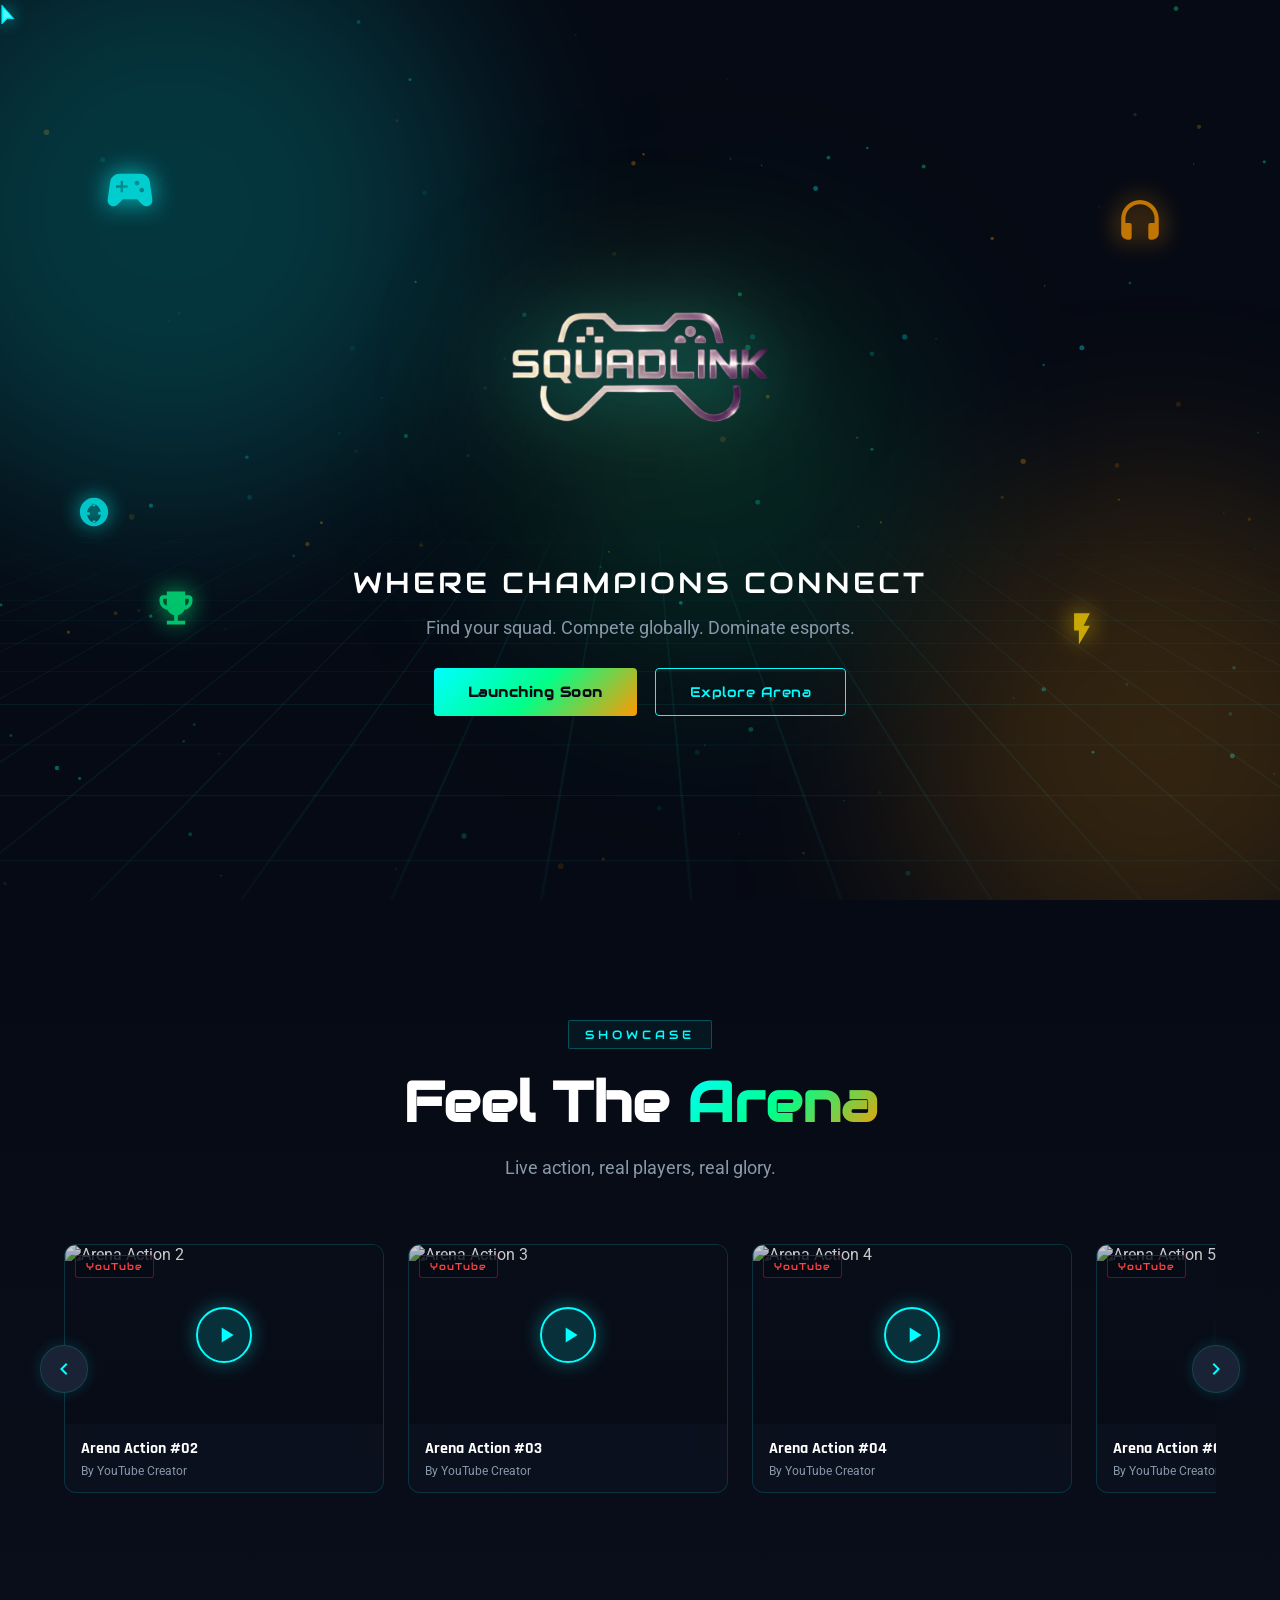
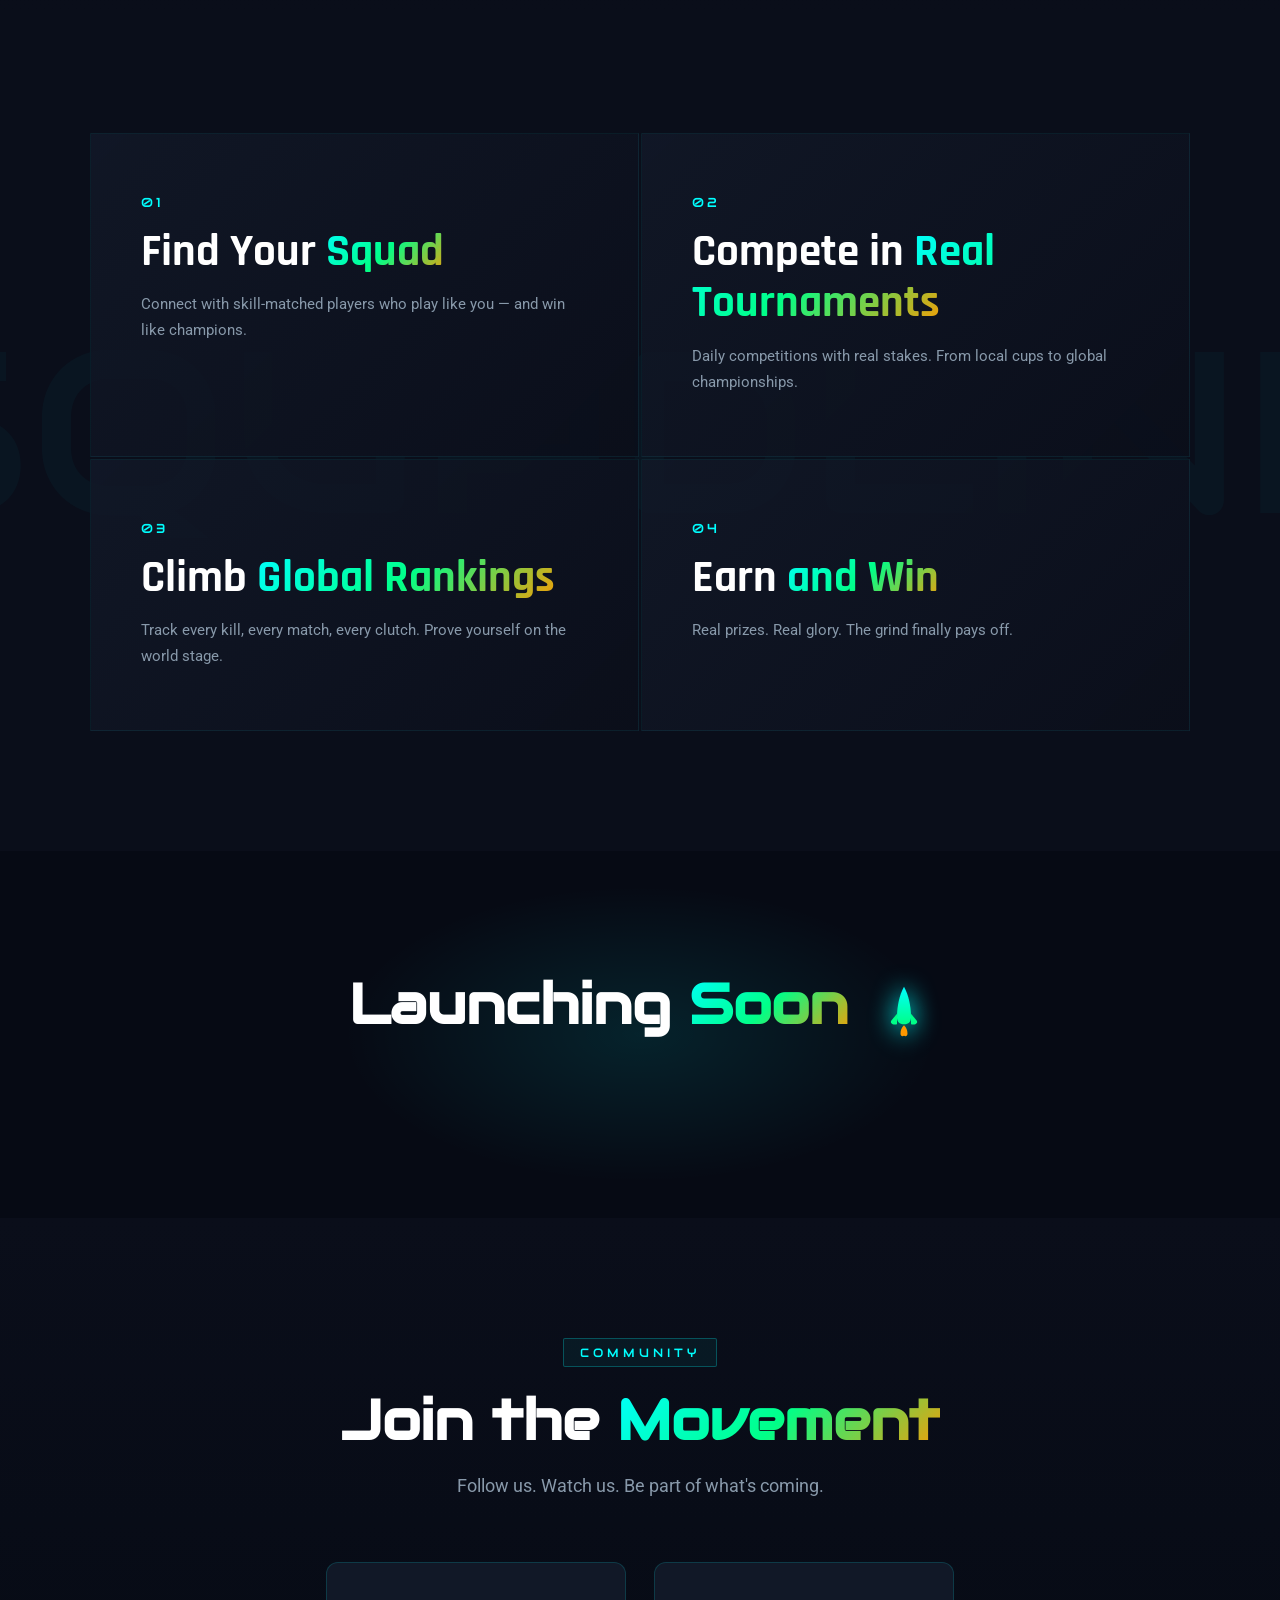
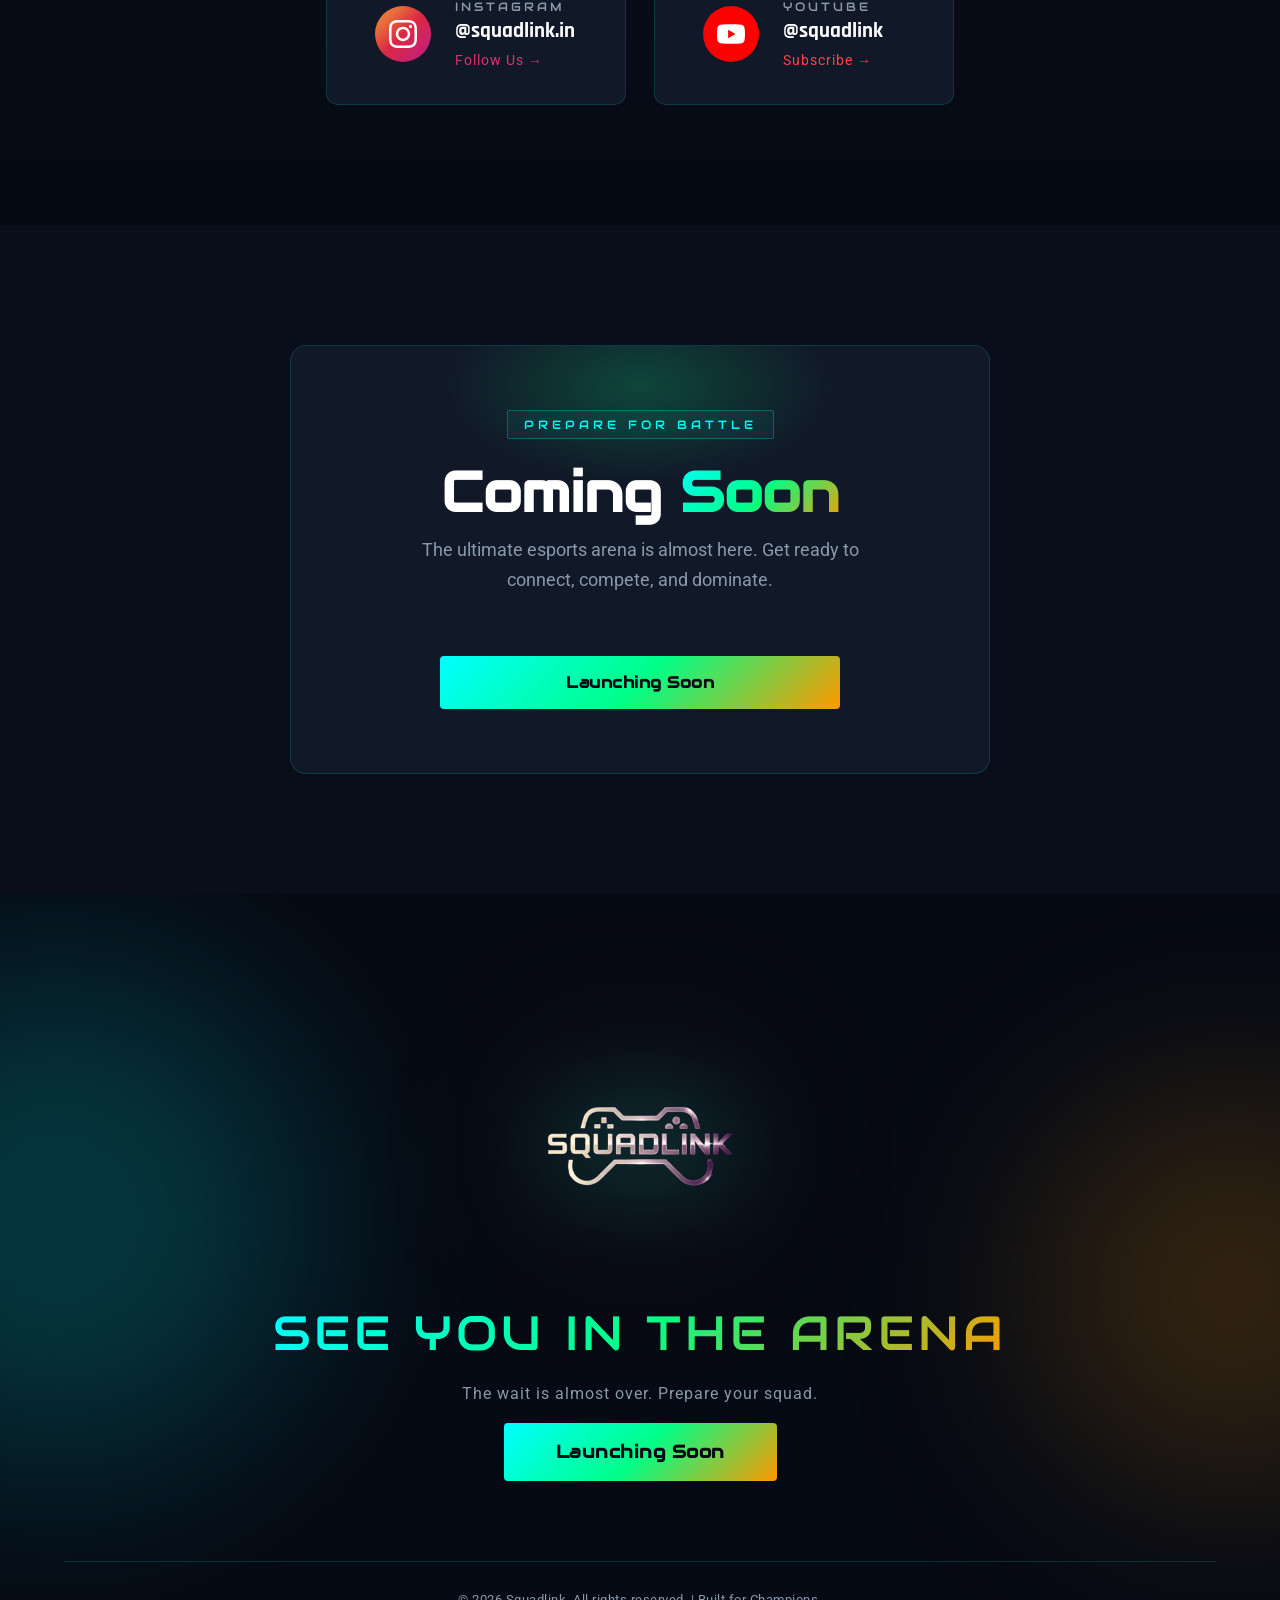
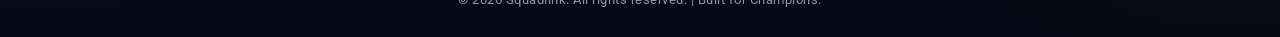
==== index.html @ a0632148 "Add files via upload" ====
<!DOCTYPE html>
<html lang="en">

<head>
  <meta charset="UTF-8">
  <meta name="viewport" content="width=device-width, initial-scale=1.0">
  <title>Squadlink- Where Champions Connect</title>
  <meta name="description"
    content="Squadlink is launching soon. The next-gen esports platform to find your squad, compete globally, and dominate. Join the waitlist now.">
  <link rel="preconnect" href="https://fonts.googleapis.com">
  <link rel="preconnect" href="https://fonts.gstatic.com" crossorigin>
  <link
    href="https://fonts.googleapis.com/css2?family=Audiowide&family=Rajdhani:wght@400;600;700&family=Roboto:wght@300;400;500;700&display=swap"
    rel="stylesheet">
  <link rel="stylesheet" href="style.css?v=2">


  <!-- seo by me  -->
  <title>Squadlink – Where Champions Connect | Esports Platform India</title>

  <meta name="description"
    content="Squadlink is the next-gen esports platform to find teammates, join tournaments, and compete globally. Built for gamers in India and beyond. Launching soon.">

  <meta name="keywords"
    content="esports India, gaming platform India, BGMI tournaments, Valorant teams, find teammates gaming, esports tournaments India, Squadlink">

  <meta name="author" content="Squadlink">

  <meta name="viewport" content="width=device-width, initial-scale=1.0">

  <!-- Open Graph -->
  <meta property="og:title" content="Squadlink – Where Champions Connect">
  <meta property="og:description" content="Find your squad. Compete globally. Dominate esports.">
  <meta property="og:image" content="your-logo-link.png">
  <meta property="og:url" content="https://yourdomain.com">
  <meta property="og:type" content="website">

  <!-- Twitter -->
  <meta name="twitter:card" content="summary_large_image">
  <meta name="twitter:title" content="Squadlink – Esports Platform">
  <meta name="twitter:description" content="Join the future of esports. Launching soon.">
  <meta name="twitter:image" content="your-logo-link.png">
</head>

<body>

  <!-- Custom Cursor -->
  <div class="cursor" id="cursor"></div>
  <div class="cursor-follower" id="cursorFollower"></div>

  <!-- Particle Canvas -->
  <canvas id="particleCanvas"></canvas>

  <!-- ============================================================
       SECTION 1 — HERO
  ============================================================ -->
  <section id="hero" class="hero">
    <!-- Background grid -->
    <div class="hero-grid"></div>
    <!-- Glow orbs -->
    <div class="orb orb-cyan"></div>
    <div class="orb orb-orange"></div>
    <div class="orb orb-green"></div>

    <!-- Floating gaming icons -->
    <div class="float-icon fi-1" aria-hidden="true">
      <!-- Gamepad / Controller -->
      <svg viewBox="0 0 24 24" fill="currentColor">
        <path
          d="M21.58 16.09l-1.09-7.66A3.996 3.996 0 0016.53 5H7.47a3.996 3.996 0 00-3.96 3.43l-1.09 7.66C2.2 17.63 3.39 19 4.94 19c.68 0 1.32-.27 1.8-.75L9 16h6l2.25 2.25c.48.48 1.13.75 1.8.75 1.56 0 2.75-1.37 2.53-2.91zM11 11H9v2H8v-2H6v-1h2V8h1v2h2v1zm4-1c-.55 0-1-.45-1-1s.45-1 1-1 1 .45 1 1-.45 1-1 1zm2 3c-.55 0-1-.45-1-1s.45-1 1-1 1 .45 1 1-.45 1-1 1z" />
      </svg>
    </div>
    <div class="float-icon fi-2" aria-hidden="true">
      <!-- Headset -->
      <svg viewBox="0 0 24 24" fill="currentColor">
        <path
          d="M12 1C7.03 1 3 5.03 3 10v7a3 3 0 003 3h1a1 1 0 001-1v-6a1 1 0 00-1-1H5v-2a7 7 0 0114 0v2h-2a1 1 0 00-1 1v6a1 1 0 001 1h1a3 3 0 003-3v-7c0-4.97-4.03-9-9-9z" />
      </svg>
    </div>
    <div class="float-icon fi-3" aria-hidden="true">
      <!-- Trophy -->
      <svg viewBox="0 0 24 24" fill="currentColor">
        <path
          d="M19 5h-2V3H7v2H5c-1.1 0-2 .9-2 2v1c0 2.55 1.92 4.63 4.39 4.94.63 1.5 1.98 2.63 3.61 2.96V19H7v2h10v-2h-4v-3.1c1.63-.33 2.98-1.46 3.61-2.96C19.08 12.63 21 10.55 21 8V7c0-1.1-.9-2-2-2zM7 10.82C5.84 10.4 5 9.3 5 8V7h2v3.82zM19 8c0 1.3-.84 2.4-2 2.82V7h2v1z" />
      </svg>
    </div>
    <div class="float-icon fi-4" aria-hidden="true">
      <!-- Bolt / Lightning -->
      <svg viewBox="0 0 24 24" fill="currentColor">
        <path d="M7 2v11h3v9l7-12h-4l4-8z" />
      </svg>
    </div>
    <div class="float-icon fi-5" aria-hidden="true">
      <!-- Star / Crosshair -->
      <svg viewBox="0 0 24 24" fill="currentColor">
        <path
          d="M12 2C6.48 2 2 6.48 2 12s4.48 10 10 10 10-4.48 10-10S17.52 2 12 2zm-1 17.93V18h2v1.93c-2.94-.49-5.31-2.86-5.8-5.8H9v-2H7.07c.49-2.94 2.86-5.31 5.8-5.8V8h-2V6.07c2.94.49 5.31 2.86 5.8 5.8H15v2h1.93c-.49 2.94-2.86 5.31-5.8 5.8z" />
      </svg>
    </div>

    <!-- Hero content -->
    <div class="hero-content">
      <div class="hero-logo reveal-hero" style="animation-delay:0.1s">
        <img src="squadlink_logo.png" alt="Squadlink Logo" id="heroLogo">
      </div>
      <p class="hero-tagline reveal-hero" style="animation-delay:0.35s">Where Champions Connect</p>
      <p class="hero-subtext reveal-hero" style="animation-delay:0.55s">
        Find your squad. Compete globally. Dominate esports.
      </p>
      <div class="hero-btns reveal-hero" style="animation-delay:0.75s">
        <button class="btn btn-primary" id="launchingSoonBtn">
          <span class="btn-glow"></span>
          Launching Soon
        </button>
        <a href="#videos" class="btn btn-outline" id="waitlistHeroBtn">
          <span class="btn-glow"></span>
          Explore Arena
        </a>
      </div>
    </div>

  </section>


  <!-- ============================================================
       SECTION 2 — VIDEO SHOWCASE
  ============================================================ -->
  <section id="videos" class="section videos-section">
    <div class="section-header">
      <span class="section-label">Showcase</span>
      <h2 class="section-title">Feel The <span class="gradient-text">Arena</span></h2>
      <p class="section-sub">Live action, real players, real glory.</p>
    </div>

    <div class="carousel-wrapper">
      <button class="carousel-btn carousel-prev" id="carouselPrev" aria-label="Previous">
        <svg viewBox="0 0 24 24" fill="currentColor">
          <path d="M15.41 16.59L10.83 12l4.58-4.59L14 6l-6 6 6 6z" />
        </svg>
      </button>
      <div class="carousel-track-outer">
        <div class="carousel-track" id="carouselTrack">

          <!-- Dynamic Content Injected via JS -->
        </div>
      </div>
      <button class="carousel-btn carousel-next" id="carouselNext" aria-label="Next">
        <svg viewBox="0 0 24 24" fill="currentColor">
          <path d="M8.59 16.59L13.17 12 8.59 7.41 10 6l6 6-6 6z" />
        </svg>
      </button>
    </div>
  </section>




  <!-- ============================================================
       SECTION 3 — CORE IDEAS
  ============================================================ -->
  <section id="ideas" class="section ideas-section">
    <div class="ideas-bg-text" aria-hidden="true">SQUADLINK</div>
    <div class="ideas-grid">
      <div class="idea-item scroll-reveal" data-delay="0">
        <span class="idea-num">01</span>
        <h3 class="idea-text">Find Your <em>Squad</em></h3>
        <p class="idea-desc">Connect with skill-matched players who play like you — and win like champions.</p>
      </div>
      <div class="idea-item scroll-reveal" data-delay="100">
        <span class="idea-num">02</span>
        <h3 class="idea-text">Compete in <em>Real Tournaments</em></h3>
        <p class="idea-desc">Daily competitions with real stakes. From local cups to global championships.</p>
      </div>
      <div class="idea-item scroll-reveal" data-delay="200">
        <span class="idea-num">03</span>
        <h3 class="idea-text">Climb <em>Global Rankings</em></h3>
        <p class="idea-desc">Track every kill, every match, every clutch. Prove yourself on the world stage.</p>
      </div>
      <div class="idea-item scroll-reveal" data-delay="300">
        <span class="idea-num">04</span>
        <h3 class="idea-text">Earn <em>and Win</em></h3>
        <p class="idea-desc">Real prizes. Real glory. The grind finally pays off.</p>
      </div>
    </div>
  </section>


  <!-- ============================================================
       SECTION 4 — COUNTDOWN TIMER
  ============================================================ -->
  <section id="countdown" class="section countdown-section">
    <div class="countdown-bg-glow"></div>
    <div class="section-header scroll-reveal">
      <h2 class="section-title">Launching <span class="gradient-text">Soon</span>
        <svg width="1em" height="1em" viewBox="0 0 24 24" fill="none" xmlns="http://www.w3.org/2000/svg"
          style="display:inline-block; vertical-align: middle; margin-left: 10px; filter: drop-shadow(0 0 12px var(--cyan));">
          <defs>
            <linearGradient id="rocketBodyGrad" x1="0%" y1="0%" x2="0%" y2="100%">
              <stop offset="0%" style="stop-color:var(--cyan);stop-opacity:1" />
              <stop offset="100%" style="stop-color:var(--green);stop-opacity:1" />
            </linearGradient>
          </defs>
          <!-- Rocket Body -->
          <path d="M12 2.5C10 6 9 11 9 15.5C9 17.5 10 18.5 12 18.5C14 18.5 15 17.5 15 15.5C15 11 14 6 12 2.5Z"
            fill="url(#rocketBodyGrad)" />
          <!-- Wings/Fins -->
          <path d="M9 14L6.5 17C6 18 7 19 9 18.5L9 14Z" fill="var(--green)" />
          <path d="M15 14L17.5 17C18 18 17 19 15 18.5L15 14Z" fill="var(--green)" />
          <!-- Flame -->
          <path
            d="M12 19C11 20 10.5 21 10.5 22.5C10.5 23.5 11.2 24 12 23.5C12.8 24 13.5 23.5 13.5 22.5C13.5 21 13 20 12 19Z"
            fill="var(--orange)" />
        </svg>
      </h2>
    </div>
  </section>


  <!-- ============================================================
       SECTION 5 — SOCIAL PROOF / CTA
  ============================================================ -->
  <section id="social" class="section social-section">
    <div class="section-header scroll-reveal">
      <span class="section-label">Community</span>
      <h2 class="section-title">Join the <span class="gradient-text">Movement</span></h2>
      <p class="section-sub">Follow us. Watch us. Be part of what's coming.</p>
    </div>
    <div class="social-cards scroll-reveal" data-delay="100">
      <a href="https://www.instagram.com/squadlink.in" target="_blank" rel="noopener" class="social-card social-ig"
        id="socialInstagram">
        <div class="social-card-glow"></div>
        <div class="social-icon">
          <svg viewBox="0 0 24 24" fill="currentColor">
            <path
              d="M12 2.163c3.204 0 3.584.012 4.85.07 3.252.148 4.771 1.691 4.919 4.919.058 1.265.069 1.645.069 4.849 0 3.205-.012 3.584-.069 4.849-.149 3.225-1.664 4.771-4.919 4.919-1.266.058-1.644.07-4.85.07-3.204 0-3.584-.012-4.849-.07-3.26-.149-4.771-1.699-4.919-4.92-.058-1.265-.07-1.644-.07-4.849 0-3.204.013-3.583.07-4.849.149-3.227 1.664-4.771 4.919-4.919 1.266-.057 1.645-.069 4.849-.069zm0-2.163c-3.259 0-3.667.014-4.947.072-4.358.2-6.78 2.618-6.98 6.98-.059 1.281-.073 1.689-.073 4.948 0 3.259.014 3.668.072 4.948.2 4.358 2.618 6.78 6.98 6.98 1.281.058 1.689.072 4.948.072 3.259 0 3.668-.014 4.948-.072 4.354-.2 6.782-2.618 6.979-6.98.059-1.28.073-1.689.073-4.948 0-3.259-.014-3.667-.072-4.947-.196-4.354-2.617-6.78-6.979-6.98-1.281-.059-1.69-.073-4.949-.073zm0 5.838c-3.403 0-6.162 2.759-6.162 6.162s2.759 6.163 6.162 6.163 6.162-2.759 6.162-6.163c0-3.403-2.759-6.162-6.162-6.162zm0 10.162c-2.209 0-4-1.79-4-4 0-2.209 1.791-4 4-4s4 1.791 4 4c0 2.21-1.791 4-4 4zm6.406-11.845c-.796 0-1.441.645-1.441 1.44s.645 1.44 1.441 1.44c.795 0 1.439-.645 1.439-1.44s-.644-1.44-1.439-1.44z" />
          </svg>
        </div>
        <div class="social-info">
          <p class="social-platform">Instagram</p>
          <p class="social-handle">@squadlink.in</p>
          <p class="social-action">Follow Us →</p>
        </div>
      </a>

      <a href="https://www.youtube.com/channel/UCN8h7ei_JE9XpBHVuMukAug" target="_blank" rel="noopener"
        class="social-card social-yt" id="socialYoutube">
        <div class="social-card-glow"></div>
        <div class="social-icon">
          <svg viewBox="0 0 24 24" fill="currentColor">
            <path
              d="M23.498 6.186a3.016 3.016 0 00-2.122-2.136C19.505 3.545 12 3.545 12 3.545s-7.505 0-9.377.505A3.017 3.017 0 00.502 6.186C0 8.07 0 12 0 12s0 3.93.502 5.814a3.016 3.016 0 002.122 2.136c1.871.505 9.376.505 9.376.505s7.505 0 9.377-.505a3.015 3.015 0 002.122-2.136C24 15.93 24 12 24 12s0-3.93-.502-5.814zM9.545 15.568V8.432L15.818 12l-6.273 3.568z" />
          </svg>
        </div>
        <div class="social-info">
          <p class="social-platform">YouTube</p>
          <p class="social-handle">@squadlink</p>
          <p class="social-action">Subscribe →</p>
        </div>
      </a>
    </div>
  </section>


  <!-- ============================================================
       SECTION 6 — WAITLIST FORM
  ============================================================ -->
  <section id="waitlist" class="section waitlist-section">
    <div class="waitlist-card scroll-reveal">
      <div class="waitlist-glow"></div>
      <div class="section-header">
        <span class="section-label">Prepare For Battle</span>
        <h2 class="section-title waitlist-title">Coming <span class="gradient-text">Soon</span></h2>
        <p class="section-sub">The ultimate esports arena is almost here. Get ready to connect, compete, and dominate.
        </p>
      </div>
      <div class="waitlist-actions">
        <button class="btn btn-primary btn-wide" id="launchSoonBtn">
          <span class="btn-glow"></span>
          Launching Soon
        </button>
      </div>
    </div>
  </section>


  <!-- ============================================================
       SECTION 7 — FINAL CTA
  ============================================================ -->
  <section id="finale" class="section finale-section">
    <div class="orb orb-cyan finale-orb-left"></div>
    <div class="orb orb-orange finale-orb-right"></div>
    <div class="finale-content scroll-reveal">
      <div class="finale-logo">
        <img src="squadlink_logo.png" alt="Squadlink" id="finaleLogo">
      </div>
      <p class="finale-tagline">See You In The Arena</p>
      <p class="finale-sub">The wait is almost over. Prepare your squad.</p>
      <a href="#waitlist" class="btn btn-primary btn-large" id="finaleCTA">
        <span class="btn-glow"></span>
        Launching Soon
      </a>
    </div>
    <!-- Footer -->
    <footer class="footer">
      <p>© 2026 Squadlink. All rights reserved. | Built for Champions.</p>
    </footer>
  </section>

  <script src="script.js?v=2"></script>
</body>

</html>
---- style.css ----
@import url('https://fonts.googleapis.com/css2?family=Audiowide&family=Rajdhani:wght@400;600;700&family=Roboto:wght@300;400;500;700&display=swap');

/* ================================================================
   CSS VARIABLES — SQUADLINK DESIGN SYSTEM
   ================================================================ */
:root {
  --cyan:       #00FFFF;
  --green:      #00FF88;
  --orange:     #FF9900;
  --yellow:     #FFD700;
  --bg:         #060A14;
  --bg2:        #0A0E1A;
  --surface:    #111827;
  --surface2:   #1a2235;
  --cyan:       #00FFFF;
  --green:      #00FF88;
  --orange:     #FF9900;
  --yellow:     #FFD700;
  --bg:         #060A14;
  --bg2:        #0A0E1A;
  --surface:    #111827;
  --surface2:   #1a2235;
  --border:     rgba(0,255,255,0.15);
  --text:       #FFFFFF;
  --text-mute:  #8899AA;
  --grad:       linear-gradient(135deg, var(--cyan), var(--green), var(--orange));
  --grad2:      linear-gradient(90deg,  var(--cyan), var(--green));
  --glow-c:     0 0 30px rgba(0,255,255,0.6);
  --glow-o:     0 0 30px rgba(255,153,0,0.6);
  --ease:       cubic-bezier(0.4, 0, 0.2, 1);
}

/* ================================================================
   RESET & BASE
   ================================================================ */
*, *::before, *::after { margin: 0; padding: 0; box-sizing: border-box; }
html { scroll-behavior: smooth; }

body {
  font-family: 'Roboto', sans-serif;
  background: var(--bg);
  color: var(--text);
  overflow-x: hidden;
  cursor: none;
}

a { text-decoration: none; color: inherit; cursor: none; }
button { cursor: none; font-family: inherit; border: none; background: none; }
img { display: block; max-width: 100%; }

/* ================================================================
   PARTICLE CANVAS
   ================================================================ */
#particleCanvas {
  position: fixed;
  top: 0; left: 0;
  width: 100%; height: 100%;
  pointer-events: none;
  z-index: 0;
  opacity: 0.6;
}

/* ================================================================
   CUSTOM CURSOR
   ================================================================ */
.cursor {
  position: fixed;
  width: 24px; height: 32px;
  pointer-events: none;
  z-index: 10000;
  transform: translate(0,0); /* Handled in JS exactly to follow the point */
  background: url('custom-cursor.svg') no-repeat center center;
  background-size: contain;
  filter: drop-shadow(0 0 8px rgba(0, 245, 255, 0.7));
  transition: transform 0.05s linear, scale .2s var(--ease), filter .2s var(--ease);
  will-change: transform;
}

.cursor.h-hover {
  scale: 1.25;
  filter: drop-shadow(0 0 16px rgba(0, 245, 255, 0.9)) brightness(1.2);
}

.cursor.h-active {
  scale: 0.85;
  filter: drop-shadow(0 0 4px rgba(0, 245, 255, 0.5));
}

.cursor-follower {
  position: fixed;
  width: 40px; height: 40px;
  border-radius: 50%;
  pointer-events: none;
  z-index: 9999;
  background: radial-gradient(circle, rgba(0, 245, 255, 0.15) 0%, transparent 70%);
  transform: translate(-50%, -50%);
  transition: transform 0.15s ease-out;
  mix-blend-mode: screen;
}

/* ================================================================
   SCROLL REVEAL ANIMATION
   ================================================================ */
.scroll-reveal {
  opacity: 0;
  transform: translateY(50px);
  transition: opacity 0.7s var(--ease), transform 0.7s var(--ease);
}
.scroll-reveal.revealed {
  opacity: 1;
  transform: translateY(0);
}

/* ================================================================
   SHARED SECTION STYLES
   ================================================================ */
.section {
  position: relative;
  padding: 120px 5vw;
  z-index: 2;
}

.section-header {
  text-align: center;
  margin-bottom: 60px;
}

.section-label {
  display: inline-block;
  font-family: 'Audiowide', sans-serif;
  font-size: .75rem;
  letter-spacing: 4px;
  text-transform: uppercase;
  color: var(--cyan);
  padding: 6px 16px;
  border: 1px solid rgba(0,255,255,0.25);
  border-radius: 2px;
  background: rgba(0,255,255,0.05);
  margin-bottom: 20px;
}

.section-title {
  font-family: 'Audiowide', sans-serif;
  font-size: clamp(2rem, 5vw, 3.5rem);
  color: var(--text);
  line-height: 1.2;
  margin-bottom: 18px;
}

.section-sub {
  font-size: 1.1rem;
  color: var(--text-mute);
  max-width: 500px;
  margin: 0 auto;
  line-height: 1.7;
}

.gradient-text {
  background: var(--grad);
  -webkit-background-clip: text;
  -webkit-text-fill-color: transparent;
  background-clip: text;
}

/* ================================================================
   BUTTONS
   ================================================================ */
.btn {
  display: inline-flex;
  align-items: center;
  justify-content: center;
  gap: 8px;
  font-family: 'Audiowide', sans-serif;
  font-size: .9rem;
  padding: 14px 34px;
  border-radius: 4px;
  position: relative;
  overflow: hidden;
  transition: transform .25s var(--ease), box-shadow .25s var(--ease);
  cursor: none;
  letter-spacing: .5px;
}

.btn-glow {
  position: absolute;
  inset: 0;
  background: linear-gradient(90deg, transparent, rgba(255,255,255,0.18), transparent);
  transform: translateX(-110%);
  transition: transform .5s ease;
}
.btn:hover .btn-glow { transform: translateX(110%); }

.btn-primary {
  background: var(--grad);
  color: #060A14;
  font-weight: 700;
}
.btn-primary:hover {
  transform: scale(1.05) translateY(-2px);
  box-shadow: 0 0 50px rgba(0,255,255,0.7), 0 0 100px rgba(255,153,0,0.4);
}

.btn-outline {
  border: 1.5px solid var(--cyan);
  color: var(--cyan);
  background: transparent;
}
.btn-outline:hover {
  background: rgba(0,255,255,0.08);
  box-shadow: var(--glow-c);
  transform: scale(1.05) translateY(-2px);
}

.btn-large {
  font-size: 1.1rem;
  padding: 18px 52px;
}

.btn-wide {
  width: 100%;
  max-width: 400px;
  padding: 16px;
  font-size: 1rem;
}

/* Pulse animation for primary buttons */
@keyframes btnPulse {
  0%, 100% { box-shadow: 0 0 20px rgba(0,255,255,0.4), 0 0 40px rgba(255,153,0,0.2); }
  50%       { box-shadow: 0 0 40px rgba(0,255,255,0.7), 0 0 80px rgba(255,153,0,0.4); }
}
.btn-primary { animation: btnPulse 3s ease-in-out infinite; }
.btn-primary:hover { animation: none; }

/* ================================================================
   GLO ORB HELPER
   ================================================================ */
.orb {
  position: absolute;
  border-radius: 50%;
  filter: blur(100px);
  pointer-events: none;
  z-index: 0;
}
.orb-cyan   { background: rgba(0,255,255,0.18); }
.orb-orange { background: rgba(255,153,0,0.18); }
.orb-green  { background: rgba(0,255,136,0.12); }

@keyframes orbDrift {
  0%,100% { transform: translate(0,0); }
  33%      { transform: translate(30px,-20px); }
  66%      { transform: translate(-20px,30px); }
}

/* ================================================================
   SECTION 1 — HERO
   ================================================================ */
.hero {
  min-height: 100vh;
  display: flex;
  align-items: center;
  justify-content: center;
  text-align: center;
  position: relative;
  overflow: hidden;
  padding: 0 24px;
  z-index: 1;
}

/* Perspective grid */
.hero-grid {
  position: absolute;
  inset: 0;
  background-image:
    linear-gradient(rgba(0,255,255,0.07) 1px, transparent 1px),
    linear-gradient(90deg, rgba(0,255,255,0.07) 1px, transparent 1px);
  background-size: 60px 60px;
  transform: perspective(800px) rotateX(55deg) scale(2.5) translateY(10%);
  transform-origin: bottom center;
  animation: gridScroll 12s linear infinite;
  z-index: 0;
  mask-image: linear-gradient(to bottom, transparent 0%, black 40%, black 80%, transparent 100%);
  -webkit-mask-image: linear-gradient(to bottom, transparent 0%, black 40%, black 80%, transparent 100%);
}
@keyframes gridScroll {
  0%   { background-position: 0 0; }
  100% { background-position: 0 60px; }
}

/* Orbs */
.hero .orb-cyan   { width: 600px; height: 600px; top: -10%; left: -10%; animation: orbDrift 10s ease-in-out infinite; }
.hero .orb-orange { width: 500px; height: 500px; bottom:-10%; right:-10%; animation: orbDrift 13s ease-in-out infinite reverse; }
.hero .orb-green  { width: 400px; height: 400px; top: 30%; left: 40%; animation: orbDrift 8s ease-in-out infinite 3s; }

/* Floating icons */
.float-icon {
  position: absolute;
  z-index: 3;
  pointer-events: none;
  color: var(--cyan);
  opacity: 0;
  animation: iconReveal 0.6s ease forwards, iconFloat 6s ease-in-out infinite;
}
.float-icon svg { width: 100%; height: 100%; }

.fi-1 { width: 56px; height: 56px; top: 18%; left: 8%;  color: var(--cyan);   animation-delay: 1.2s, 1.2s; animation-duration: .6s, 7s; filter: drop-shadow(0 0 12px var(--cyan)); }
.fi-2 { width: 50px; height: 50px; top: 22%; right: 9%; color: var(--orange); animation-delay: 1.4s, 1.4s; animation-duration: .6s, 5.5s; filter: drop-shadow(0 0 12px var(--orange)); }
.fi-3 { width: 44px; height: 44px; bottom: 30%; left: 12%; color: var(--green); animation-delay: 1.6s, 1.6s; animation-duration: .6s, 8s; filter: drop-shadow(0 0 12px var(--green)); }
.fi-4 { width: 38px; height: 38px; bottom: 28%; right:14%; color: var(--yellow); animation-delay: 1.8s, 1.8s; animation-duration: .6s, 6s; filter: drop-shadow(0 0 12px var(--yellow)); }
.fi-5 { width: 34px; height: 34px; top: 55%; left: 6%;  color: var(--cyan);   animation-delay: 2.0s, 2.0s; animation-duration: .6s, 9s; filter: drop-shadow(0 0 10px var(--cyan)); }

@keyframes iconReveal {
  from { opacity: 0; transform: scale(0.5); }
  to   { opacity: 0.75; transform: scale(1); }
}
@keyframes iconFloat {
  0%,100% { transform: translateY(0) rotate(-4deg); }
  50%      { transform: translateY(-18px) rotate(4deg); }
}

/* Hero content */
.hero-content {
  position: relative;
  z-index: 10;
  max-width: 800px;
  width: 100%;
  display: flex;
  flex-direction: column;
  align-items: center;
  gap: 10px;
}

.hero-logo { margin-bottom: 10px; }
#heroLogo {
  height: clamp(180px, 30vw, 360px);
  width: auto;
  object-fit: contain;
  filter: drop-shadow(0 0 40px rgba(0,255,255,0.5)) drop-shadow(0 0 80px rgba(255,153,0,0.3));
  animation: logoGlow 3s ease-in-out infinite;
}
@keyframes logoGlow {
  0%,100% { filter: drop-shadow(0 0 40px rgba(0,255,255,0.5)) drop-shadow(0 0 80px rgba(255,153,0,0.3)); }
  50%      { filter: drop-shadow(0 0 60px rgba(0,255,255,0.8)) drop-shadow(0 0 120px rgba(255,153,0,0.5)); }
}

.hero-tagline {
  font-family: 'Audiowide', sans-serif;
  font-size: clamp(1.1rem, 3vw, 1.8rem);
  color: var(--text);
  letter-spacing: 3px;
  text-transform: uppercase;
}

.hero-subtext {
  font-size: clamp(.95rem, 2vw, 1.15rem);
  color: var(--text-mute);
  line-height: 1.8;
  max-width: 480px;
}

.hero-btns {
  display: flex;
  gap: 18px;
  flex-wrap: wrap;
  justify-content: center;
  margin-top: 14px;
}

/* Reveal animations for hero children */
.reveal-hero {
  opacity: 0;
  transform: translateY(30px);
  animation: revealUp 0.8s var(--ease) forwards;
}
@keyframes revealUp {
  to { opacity: 1; transform: translateY(0); }
}

/* Scroll cue */


/* ================================================================
   SECTION 2 — VIDEO SHOWCASE
   ================================================================ */
.videos-section {
  background: linear-gradient(180deg, var(--bg) 0%, var(--bg2) 100%);
  overflow: hidden;
}

.carousel-wrapper {
  position: relative;
  display: flex;
  align-items: center;
  gap: 16px;
}

.carousel-track-outer {
  flex: 1;
  overflow-x: auto;
  scroll-behavior: smooth;
  scroll-snap-type: x mandatory;
  -ms-overflow-style: none;  /* IE and Edge */
  scrollbar-width: none;  /* Firefox */
}
.carousel-track-outer::-webkit-scrollbar {
  display: none; /* Chrome, Safari, Opera */
}

.carousel-track {
  display: flex;
  gap: 24px;
}

.carousel-btn {
  position: absolute;
  top: 50%;
  transform: translateY(-50%);
  z-index: 10;
  width: 48px; height: 48px;
  border-radius: 50%;
  background: var(--surface2);
  border: 1px solid var(--border);
  color: var(--cyan);
  display: flex; align-items: center; justify-content: center;
  transition: all .3s ease;
  cursor: none;
  box-shadow: 0 0 15px rgba(0,255,255,0.15);
}
.carousel-btn svg { width: 24px; height: 24px; }
.carousel-prev { left: -24px; }
.carousel-next { right: -24px; }
.carousel-btn:hover {
  background: rgba(0,255,255,0.12);
  box-shadow: var(--glow-c);
  transform: translateY(-50%) scale(1.1);
}

.video-card {
  flex: 0 0 320px;
  scroll-snap-align: start;
  border-radius: 12px;
  overflow: hidden;
  background: rgba(17, 24, 39, 0.4);
  backdrop-filter: blur(12px);
  -webkit-backdrop-filter: blur(12px);
  border: 1px solid var(--border);
  transition: transform .4s cubic-bezier(0.175, 0.885, 0.32, 1.275), box-shadow .4s ease, border-color .4s ease;
  cursor: none;
}
.video-card:hover {
  transform: translateY(-12px) scale(1.05);
  box-shadow: 0 25px 50px rgba(0,255,255,0.3);
  border-color: rgba(0,255,255,0.5);
}

/* Instagram-style vertical card */
.ig-card { flex: 0 0 200px; }

.video-thumb-wrapper {
  position: relative;
  aspect-ratio: 16/9;
  overflow: hidden;
  background: #0a0e1a;
}
.video-thumb-wrapper.vertical {
  aspect-ratio: 9/16;
}

.video-thumb {
  width: 100%; height: 100%;
  object-fit: cover;
  transition: transform .5s ease;
}
.video-card:hover .video-thumb { transform: scale(1.06); }

.play-overlay {
  position: absolute;
  inset: 0;
  display: flex;
  align-items: center;
  justify-content: center;
  background: linear-gradient(to bottom, rgba(6,10,20,0.2), rgba(6,10,20,0.6));
  transition: all .3s ease;
  cursor: none;
}
.video-card:hover .play-overlay { background: rgba(0,255,255,0.1); }
.play-btn-circle {
  width: 56px; height: 56px;
  border-radius: 50%;
  background: rgba(0,255,255,0.15);
  border: 2px solid var(--cyan);
  display: flex; align-items: center; justify-content: center;
  transition: all .3s ease;
  box-shadow: 0 0 20px rgba(0,255,255,0.35);
}
.play-btn-circle svg { width: 26px; height: 26px; color: var(--cyan); margin-left: 4px; }
.video-card:hover .play-btn-circle {
  background: rgba(0,255,255,0.3);
  transform: scale(1.15);
  box-shadow: 0 0 40px rgba(0,255,255,0.6);
}

.video-badge {
  position: absolute;
  top: 10px; left: 10px;
  font-family: 'Audiowide', sans-serif;
  font-size: .65rem;
  padding: 4px 10px;
  border-radius: 3px;
  background: rgba(6,10,20,0.8);
  border: 1px solid rgba(255,0,0,0.5);
  color: #FF4444;
  letter-spacing: 1px;
}
.ig-badge { border-color: rgba(193,53,132,0.5); color: #C1358D; }

.ig-overlay {
  position: absolute;
  bottom: 0; left: 0; right: 0;
  padding: 10px;
  background: linear-gradient(to top, rgba(6,10,20,0.9), transparent);
  font-size: .7rem;
  color: var(--text-mute);
}

.video-meta { padding: 14px 16px; }
.video-title { font-family: 'Rajdhani', sans-serif; font-weight: 700; font-size: 1rem; color: var(--text); margin-bottom: 4px; }
.video-sub   { font-size: .78rem; color: var(--text-mute); }

/* ================================================================
   VIDEO MODAL
   ================================================================ */
.video-modal-overlay {
  position: fixed;
  inset: 0;
  background: rgba(0,0,0,0.9);
  z-index: 9999;
  display: flex;
  align-items: center;
  justify-content: center;
  opacity: 0;
  pointer-events: none;
  transition: opacity .3s ease;
  backdrop-filter: blur(10px);
}
.video-modal-overlay.open {
  opacity: 1;
  pointer-events: all;
}
.video-modal {
  position: relative;
  width: min(90vw, 900px);
  max-height: 90vh;
  border-radius: 12px;
  overflow: hidden;
  border: 1px solid var(--border);
  box-shadow: 0 0 80px rgba(0,255,255,0.25);
}
.modal-close {
  position: absolute;
  top: 12px; right: 12px;
  z-index: 10;
  width: 36px; height: 36px;
  border-radius: 50%;
  background: rgba(0,0,0,0.7);
  border: 1px solid var(--border);
  color: var(--text);
  display: flex; align-items: center; justify-content: center;
  cursor: none;
  transition: all .2s ease;
}
.modal-close svg { width: 18px; height: 18px; }
.modal-close:hover { background: rgba(255,0,0,0.3); border-color: rgba(255,0,0,0.5); color: #FF4444; }
.modal-iframe-wrap { position: relative; padding-top: 56.25%; background: #000; }
.modal-iframe-wrap iframe {
  position: absolute;
  inset: 0;
  width: 100%; height: 100%;
  border: none;
}

/* ================================================================
   SECTION 3 — CORE IDEAS
   ================================================================ */
.ideas-section {
  background: var(--bg2);
  overflow: hidden;
}

.ideas-bg-text {
  position: absolute;
  top: 50%;
  left: 50%;
  transform: translate(-50%, -50%);
  font-family: 'Audiowide', sans-serif;
  font-size: clamp(5rem, 18vw, 16rem);
  color: rgba(0,255,255,0.03);
  white-space: nowrap;
  pointer-events: none;
  user-select: none;
  z-index: 0;
  letter-spacing: 2px;
}

.ideas-grid {
  position: relative;
  z-index: 2;
  display: grid;
  grid-template-columns: repeat(2, 1fr);
  gap: 2px;
  max-width: 1100px;
  margin: 0 auto;
}

.idea-item {
  padding: 60px 50px;
  border: 1px solid rgba(0,255,255,0.06);
  background: linear-gradient(135deg, rgba(17,24,39,0.9) 0%, rgba(10,14,26,0.95) 100%);
  transition: all .4s cubic-bezier(0.175, 0.885, 0.32, 1.275);
  position: relative;
  overflow: hidden;
}
.idea-item:hover { border-color: rgba(0,255,255,0.4); transform: scale(1.05) translateY(-5px); }
.idea-item::before {
  content: '';
  position: absolute;
  inset: 0;
  background: var(--grad);
  opacity: 0;
  transition: opacity .35s ease;
  z-index: 0;
}
.idea-item:hover { border-color: rgba(0,255,255,0.3); transform: scale(1.01); }
.idea-item:hover::before { opacity: 0.04; }

.idea-num {
  display: block;
  font-family: 'Audiowide', sans-serif;
  font-size: .8rem;
  color: var(--cyan);
  letter-spacing: 3px;
  margin-bottom: 16px;
  position: relative; z-index: 1;
}

.idea-text {
  font-family: 'Rajdhani', sans-serif;
  font-size: clamp(1.8rem, 3.5vw, 2.8rem);
  font-weight: 700;
  line-height: 1.15;
  color: var(--text);
  margin-bottom: 14px;
  position: relative; z-index: 1;
}
.idea-text em {
  font-style: normal;
  background: var(--grad);
  -webkit-background-clip: text;
  -webkit-text-fill-color: transparent;
  background-clip: text;
}

.idea-desc {
  font-size: .95rem;
  color: var(--text-mute);
  line-height: 1.7;
  position: relative; z-index: 1;
}

/* ================================================================
   SECTION 4 — COUNTDOWN
   ================================================================ */
.countdown-section {
  background: var(--bg);
  text-align: center;
  overflow: hidden;
}

.countdown-bg-glow {
  position: absolute;
  top: 50%; left: 50%;
  transform: translate(-50%, -50%);
  width: 600px; height: 300px;
  background: radial-gradient(ellipse, rgba(0,255,255,0.1) 0%, transparent 70%);
  pointer-events: none;
}

/* ================================================================
   SECTION 5 — SOCIAL
   ================================================================ */
.social-section {
  background: linear-gradient(180deg, var(--bg2) 0%, var(--bg) 100%);
}

.social-cards {
  display: flex;
  gap: 28px;
  justify-content: center;
  flex-wrap: wrap;
}

.social-card {
  position: relative;
  overflow: hidden;
  display: flex;
  align-items: center;
  gap: 24px;
  padding: 36px 48px;
  border-radius: 12px;
  border: 1px solid var(--border);
  background: var(--surface);
  transition: transform .3s ease, border-color .3s ease, box-shadow .3s ease;
  min-width: 300px;
  cursor: none;
}

.social-card-glow {
  position: absolute;
  inset: 0;
  opacity: 0;
  transition: opacity .35s ease;
  border-radius: 12px;
}

.social-ig .social-card-glow  { background: radial-gradient(ellipse at 20% 50%, rgba(193,53,132,0.15) 0%, transparent 70%); }
.social-yt .social-card-glow  { background: radial-gradient(ellipse at 20% 50%, rgba(255,0,0,0.15) 0%, transparent 70%); }

.social-ig:hover { border-color: rgba(193,53,132,0.6); box-shadow: 0 0 50px rgba(193,53,132,0.3); }
.social-yt:hover { border-color: rgba(255,0,0,0.6);   box-shadow: 0 0 50px rgba(255,0,0,0.3); }
.social-card:hover { transform: translateY(-10px) scale(1.05); }
.social-card:hover .social-card-glow { opacity: 1; }

.social-icon {
  flex-shrink: 0;
  width: 56px; height: 56px;
  display: flex; align-items: center; justify-content: center;
  border-radius: 50%;
  position: relative; z-index: 1;
}
.social-ig .social-icon { background: linear-gradient(135deg, #f09433, #e6683c, #dc2743, #cc2366, #bc1888); }
.social-yt .social-icon { background: #FF0000; }
.social-icon svg { width: 28px; height: 28px; color: #fff; }

.social-info { position: relative; z-index: 1; }
.social-platform { font-family: 'Audiowide', sans-serif; font-size: .75rem; letter-spacing: 3px; text-transform: uppercase; color: var(--text-mute); margin-bottom: 4px; }
.social-handle   { font-family: 'Rajdhani', sans-serif; font-size: 1.3rem; font-weight: 700; color: var(--text); margin-bottom: 8px; }
.social-action   { font-size: .85rem; color: var(--cyan); letter-spacing: 1px; }
.social-ig .social-action { color: #E1306C; }
.social-yt .social-action { color: #FF4444; }

/* ================================================================
   SECTION 6 — WAITLIST
   ================================================================ */
.waitlist-section {
  background: var(--bg2);
  display: flex;
  align-items: center;
  justify-content: center;
}

.waitlist-card {
  position: relative;
  overflow: hidden;
  background: var(--surface);
  border: 1px solid var(--border);
  border-radius: 16px;
  padding: 64px 56px;
  max-width: 700px;
  width: 100%;
  text-align: center;
}

.waitlist-glow {
  position: absolute;
  top: -60px; left: 50%;
  transform: translateX(-50%);
  width: 400px; height: 200px;
  background: radial-gradient(ellipse, rgba(0,255,136,0.2) 0%, transparent 70%);
  pointer-events: none;
}

.waitlist-title { margin-bottom: 10px; }

.waitlist-actions {
  margin-top: 40px;
  display: flex;
  justify-content: center;
  gap: 20px;
  flex-wrap: wrap;
}


/* ================================================================
   SECTION 7 — FINALE
   ================================================================ */
.finale-section {
  min-height: 80vh;
  display: flex;
  flex-direction: column;
  align-items: center;
  justify-content: center;
  text-align: center;
  overflow: hidden;
  padding: 120px 5vw 0;
  background: var(--bg);
}

.finale-orb-left  { width: 500px; height: 500px; top: 10%; left: -15%; animation: orbDrift 11s ease-in-out infinite; }
.finale-orb-right { width: 400px; height: 400px; bottom: 20%; right: -12%; animation: orbDrift 9s ease-in-out infinite reverse; }

.finale-content {
  position: relative;
  z-index: 2;
  display: flex;
  flex-direction: column;
  align-items: center;
  gap: 20px;
}

.finale-logo { margin-bottom: 8px; }
#finaleLogo {
  height: clamp(140px, 22vw, 260px);
  width: auto;
  object-fit: contain;
  filter: drop-shadow(0 0 50px rgba(0,255,255,0.6)) drop-shadow(0 0 100px rgba(255,153,0,0.4));
  animation: logoGlow 2.5s ease-in-out infinite;
}

.finale-tagline {
  font-family: 'Audiowide', sans-serif;
  font-size: clamp(1.5rem, 4vw, 3rem);
  background: var(--grad);
  -webkit-background-clip: text;
  -webkit-text-fill-color: transparent;
  background-clip: text;
  letter-spacing: 4px;
  text-transform: uppercase;
  animation: taglinePulse 3s ease-in-out infinite;
}
@keyframes taglinePulse {
  0%,100% { filter: brightness(1); }
  50%      { filter: brightness(1.3); }
}

.finale-sub {
  font-size: 1rem;
  color: var(--text-mute);
  letter-spacing: 1px;
}

/* Footer */
.footer {
  width: 100%;
  text-align: center;
  padding: 30px 20px;
  margin-top: 80px;
  border-top: 1px solid var(--border);
  font-size: .82rem;
  color: var(--text-mute);
  letter-spacing: .5px;
}

/* ================================================================
   RESPONSIVE
   ================================================================ */
@media (max-width: 768px) {
  .section { padding: 80px 6vw; }

  .ideas-grid { grid-template-columns: 1fr; }
  .idea-item  { padding: 40px 32px; }

  .form-row { flex-direction: column; }

  .waitlist-card { padding: 44px 28px; }

  .countdown-sep { display: none; }
  .countdown-grid { gap: 16px 6px; }
  .countdown-num { font-size: clamp(2.5rem, 14vw, 4.5rem); width: clamp(90px, 22vw, 140px); padding: 14px 6px; }

  .carousel-btn.carousel-prev { left: -10px; }
  .carousel-btn.carousel-next { right: -10px; }

  .social-card { min-width: unset; width: 100%; }

  .fi-3, .fi-4, .fi-5 { display: none; }

  .hero-btns { flex-direction: column; align-items: center; }
}

@media (max-width: 480px) {
  .hero-grid { transform: perspective(600px) rotateX(55deg) scale(3) translateY(15%); }
  .video-card { flex: 0 0 260px; }
  .ig-card    { flex: 0 0 160px; }
  .ideas-grid { grid-template-columns: 1fr; }
}
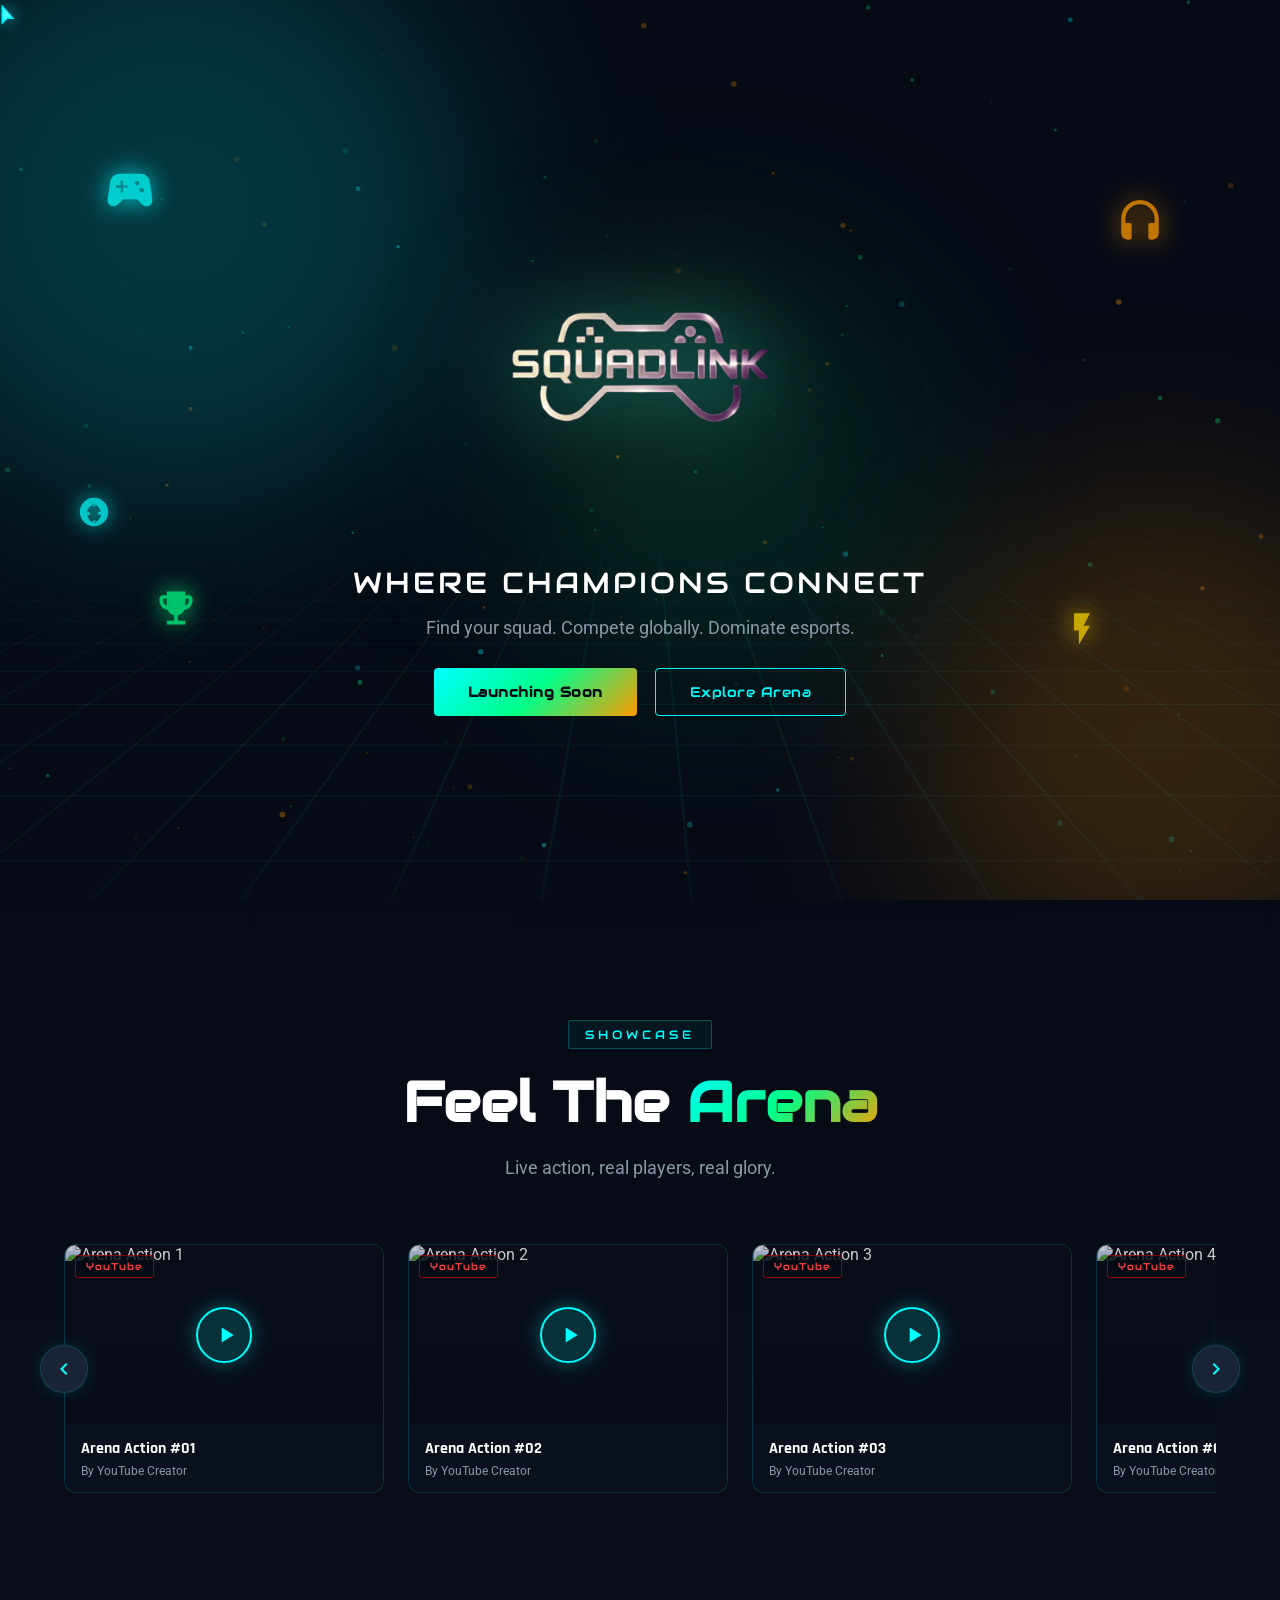
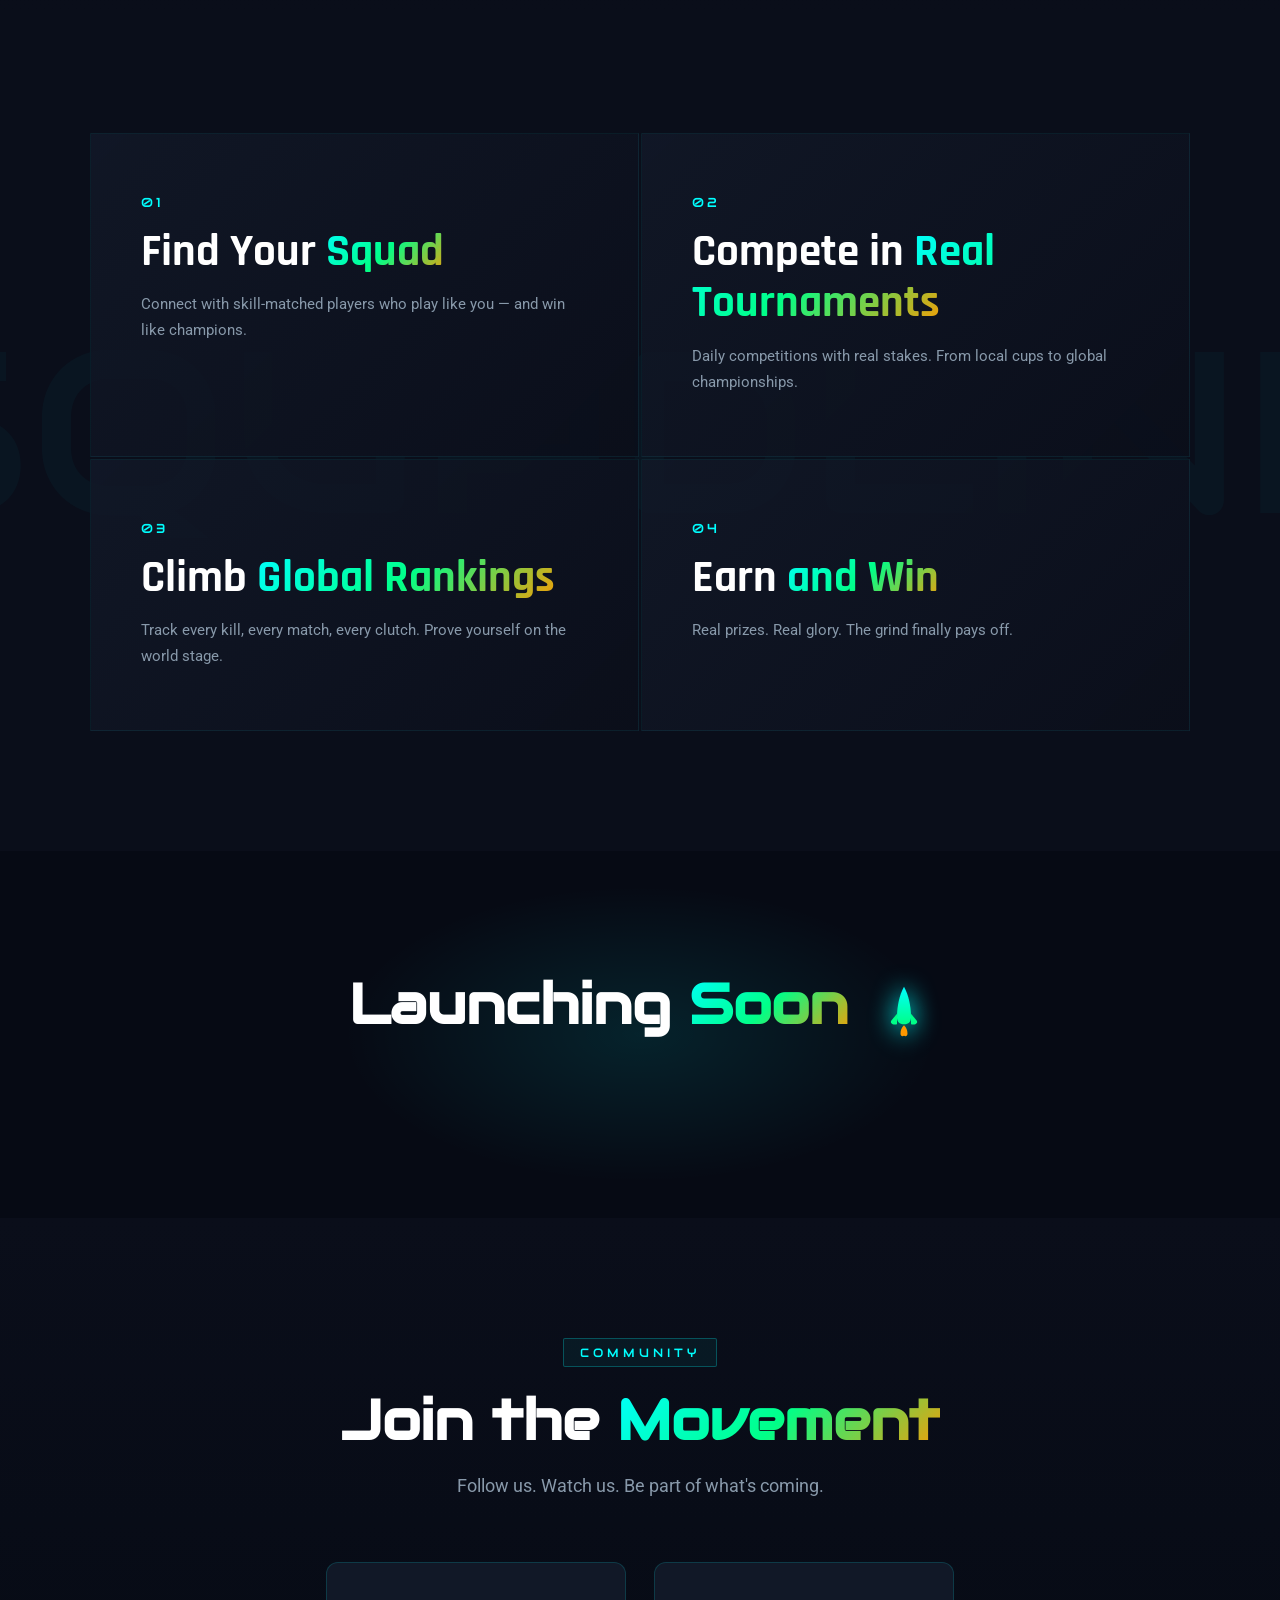
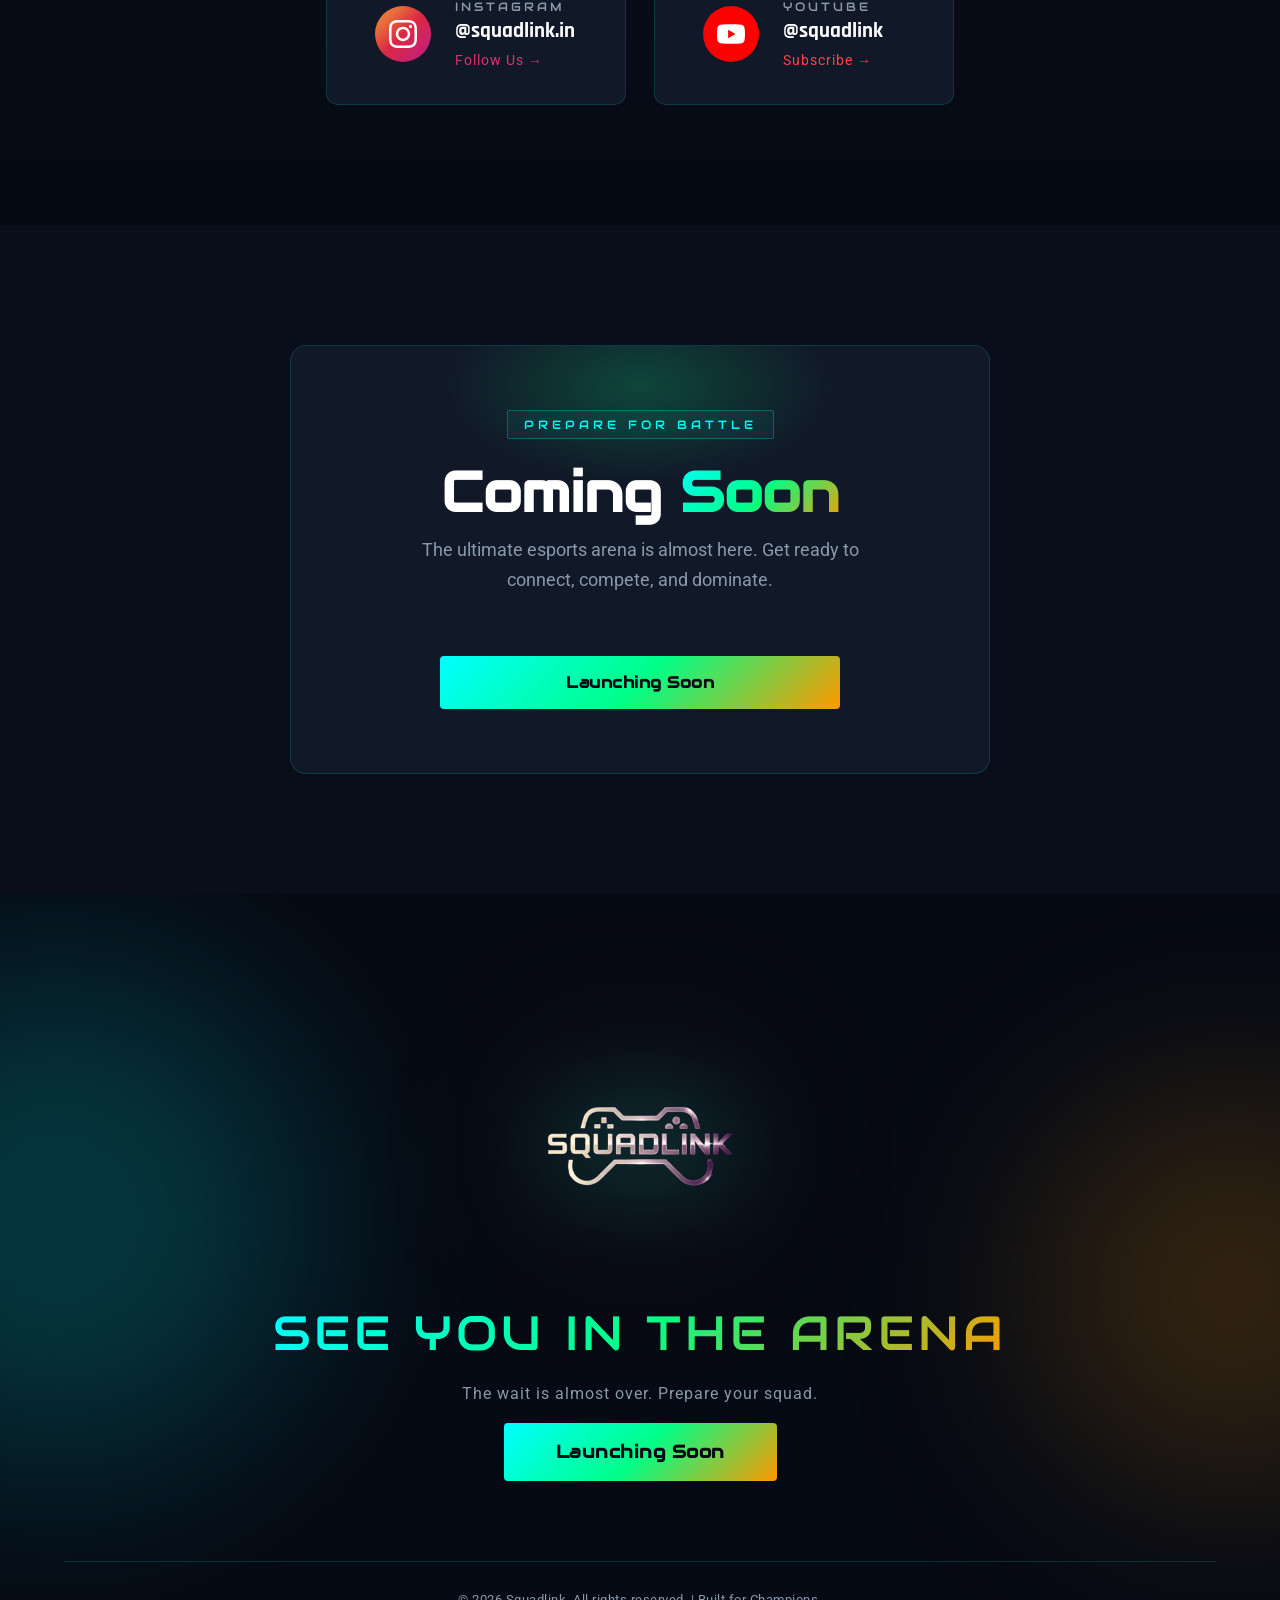
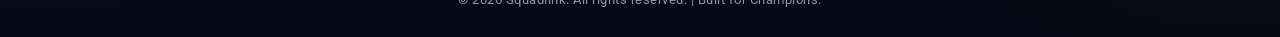
==== commit f1b46eff: "Add files via upload" ====
--- a/index.html
+++ b/index.html
@@ -2,6 +2,40 @@
 <html lang="en">
 
 <head>
+
+
+  <!-- seo once -->
+  <title>Squadlink | Indian Gaming Community & Esports Hub</title>
+
+  <meta name="description"
+    content="Squadlink is a next-gen Indian gaming community bringing esports, BGMI, tournaments, and creators together. Join the future of gaming.">
+
+  <meta name="keywords"
+    content="Squadlink, BGMI, Indian gaming, esports India, gaming community, BGIS, iQOO Soul, gaming future">
+
+  <meta name="author" content="Squadlink">
+
+  <meta property="og:title" content="Squadlink - Gaming Starts Here">
+  <meta property="og:description" content="Join India's next-gen gaming community and esports revolution.">
+  <meta property="og:image" content="https://squadlink.in/squadlink_logo.png">
+  <meta property="og:url" content="https://squadlink.in">
+
+  <meta name="robots" content="index, follow">
+
+
+  <!-- analytics -->
+  <!-- Google tag (gtag.js) -->
+  <script async src="https://www.googletagmanager.com/gtag/js?id=G-Z7HT9E1LWL"></script>
+  <script>
+    window.dataLayer = window.dataLayer || [];
+    function gtag() { dataLayer.push(arguments); }
+    gtag('js', new Date());
+
+    gtag('config', 'G-Z7HT9E1LWL');
+  </script>
+
+
+
   <meta charset="UTF-8">
   <meta name="viewport" content="width=device-width, initial-scale=1.0">
   <title>Squadlink- Where Champions Connect</title>
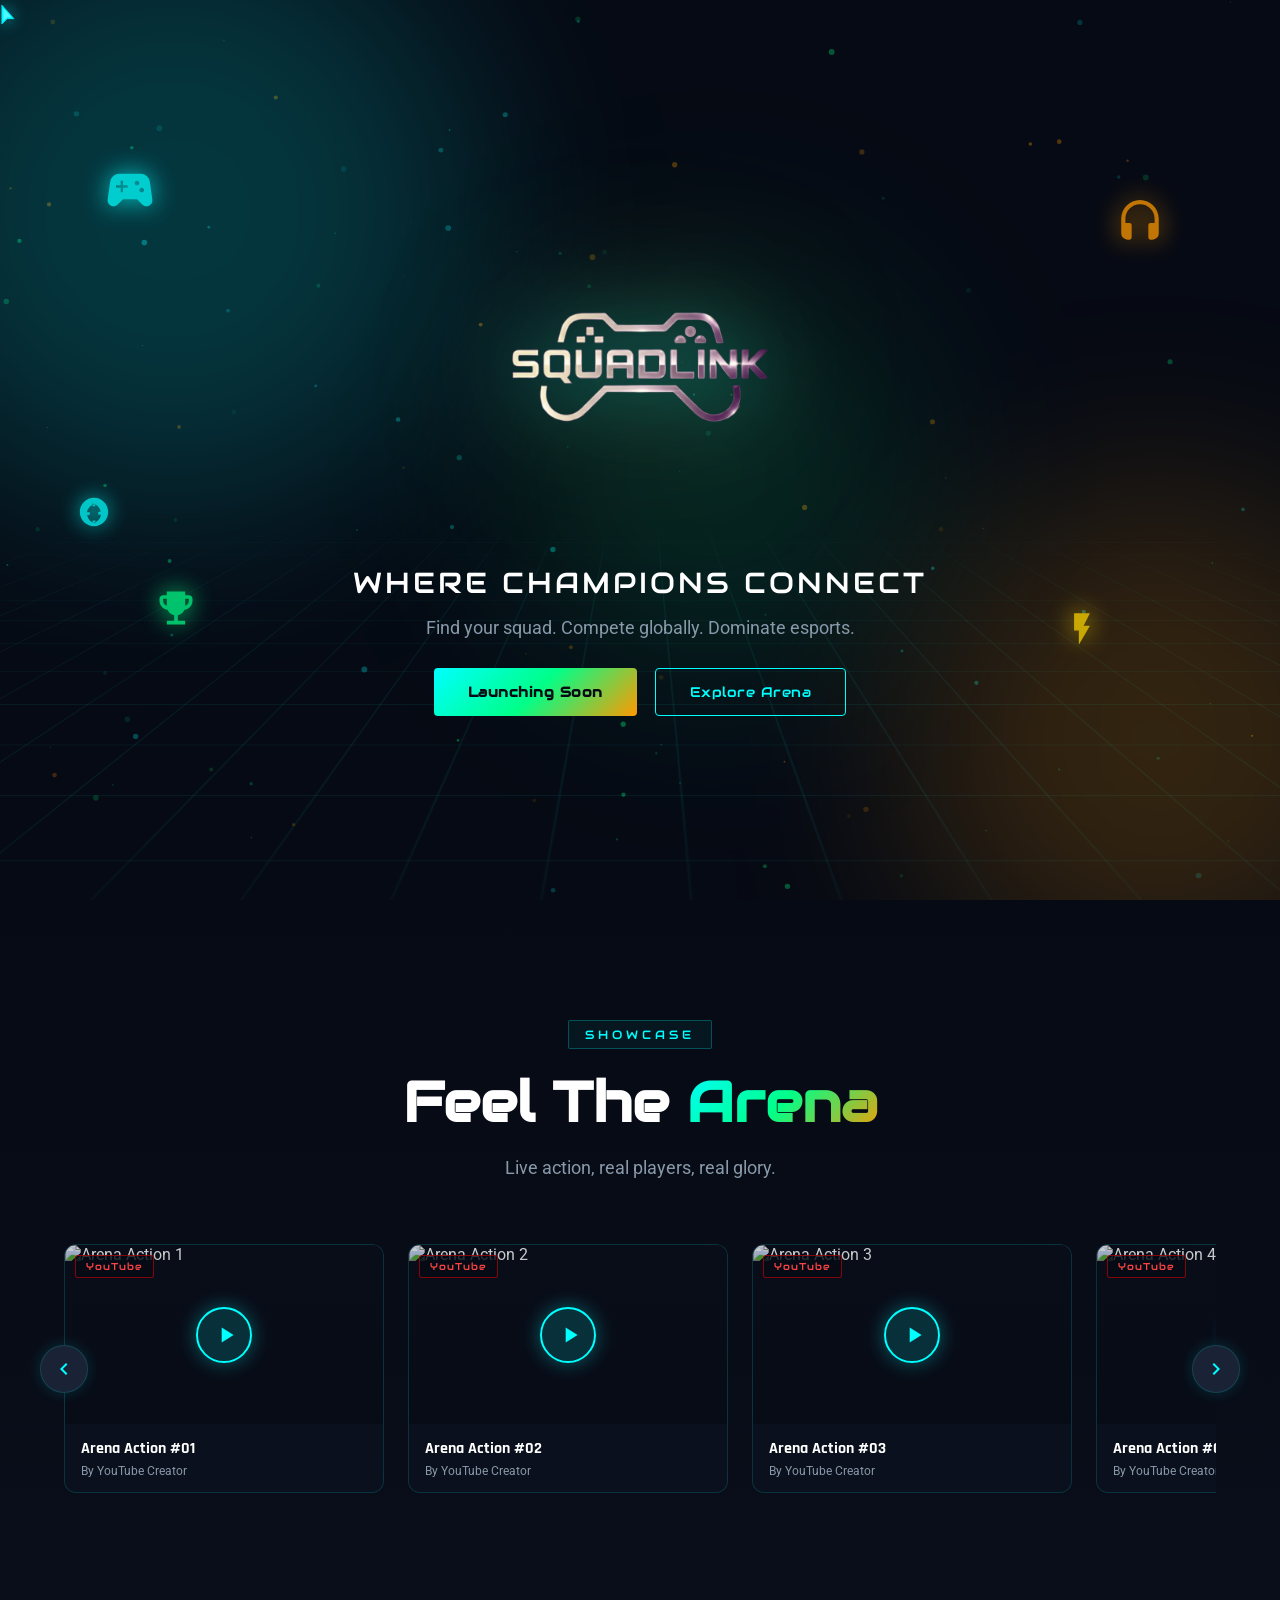
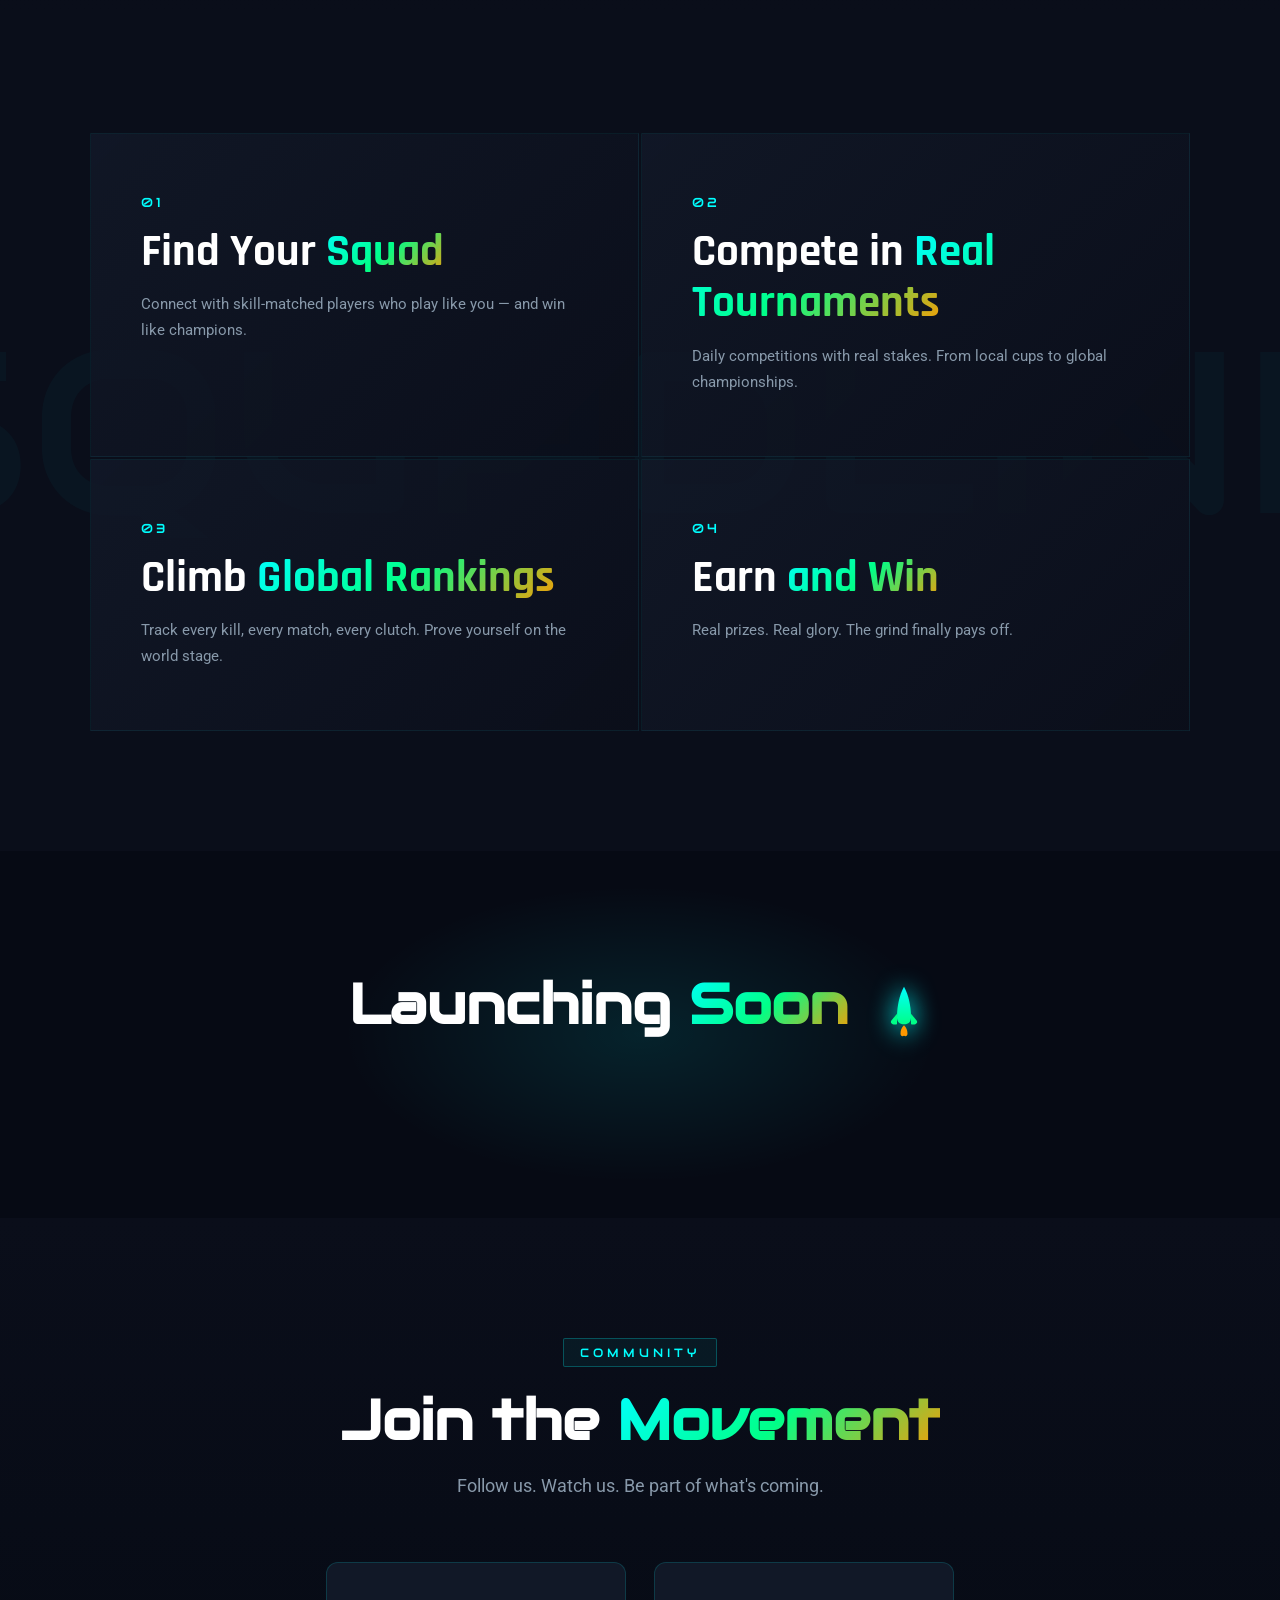
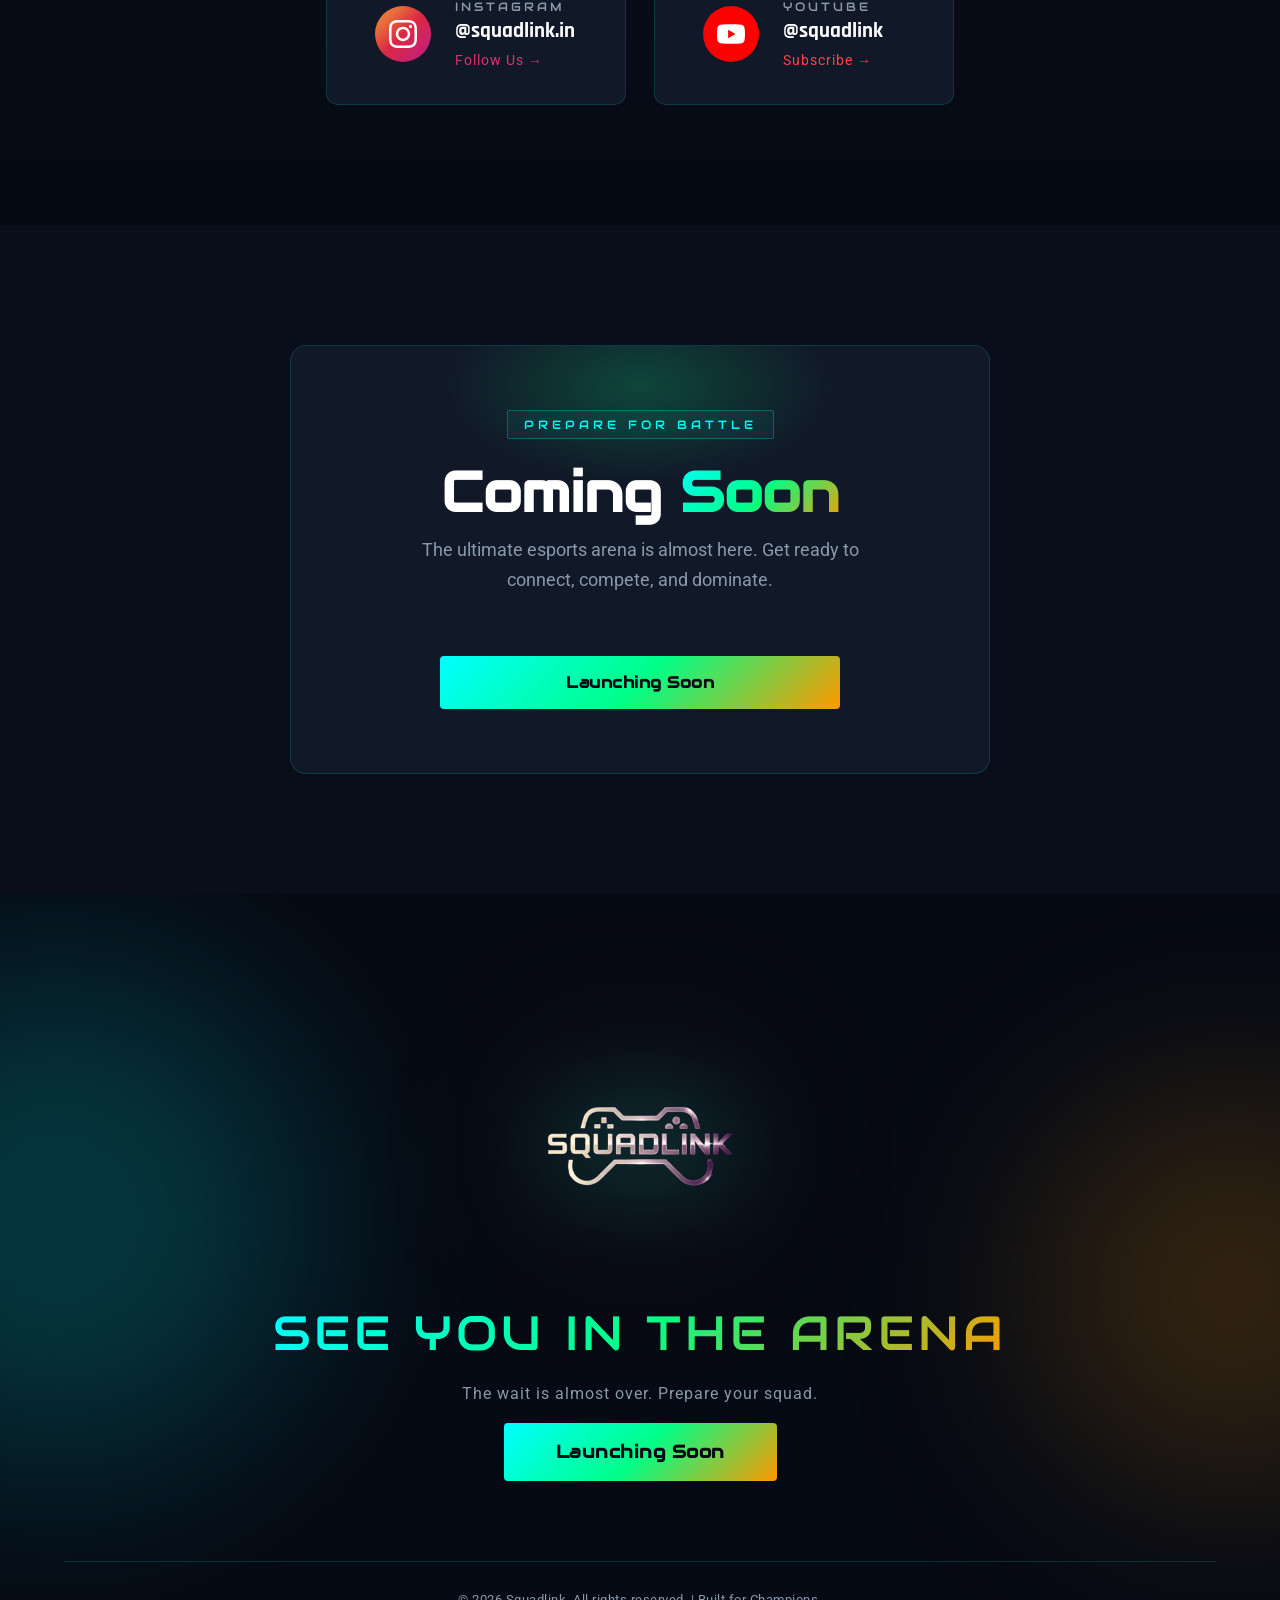
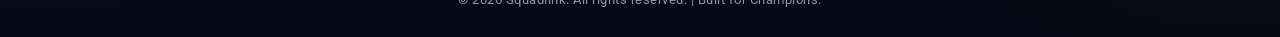
==== commit 71cfc805: "Revise SEO tags and titles in index.html Updated SEO metadata for better visibility and clarity." ====
--- a/index.html
+++ b/index.html
@@ -2,80 +2,58 @@
 <html lang="en">
 
 <head>
-
-
-  <!-- seo once -->
-  <title>Squadlink | Indian Gaming Community & Esports Hub</title>
-
-  <meta name="description"
-    content="Squadlink is a next-gen Indian gaming community bringing esports, BGMI, tournaments, and creators together. Join the future of gaming.">
-
-  <meta name="keywords"
-    content="Squadlink, BGMI, Indian gaming, esports India, gaming community, BGIS, iQOO Soul, gaming future">
-
+  <!-- Basic SEO -->
+  <meta charset="UTF-8">
+  <meta name="viewport" content="width=device-width, initial-scale=1.0">
+
+  <title>Squadlink – Where Champions Connect | Esports Platform India</title>
+
+  <meta name="description" content="Squadlink is a next-gen Indian esports platform to find teammates, join tournaments, and compete globally. Launching soon.">
+  
+  <meta name="keywords" content="Squadlink, esports India, BGMI, Valorant teams, gaming platform India, find teammates gaming">
+  
   <meta name="author" content="Squadlink">
 
-  <meta property="og:title" content="Squadlink - Gaming Starts Here">
-  <meta property="og:description" content="Join India's next-gen gaming community and esports revolution.">
+  <!-- Robots -->
+  <meta name="robots" content="index, follow">
+
+  <!-- Canonical URL -->
+  <link rel="canonical" href="https://squadlink.in">
+
+  <!-- Open Graph (for WhatsApp, LinkedIn, etc.) -->
+  <meta property="og:title" content="Squadlink – Where Champions Connect">
+  <meta property="og:description" content="Find your squad. Compete globally. Dominate esports.">
   <meta property="og:image" content="https://squadlink.in/squadlink_logo.png">
   <meta property="og:url" content="https://squadlink.in">
-
-  <meta name="robots" content="index, follow">
-
-
-  <!-- analytics -->
-  <!-- Google tag (gtag.js) -->
+  <meta property="og:type" content="website">
+
+  <!-- Twitter (optional but good) -->
+  <meta name="twitter:card" content="summary_large_image">
+  <meta name="twitter:title" content="Squadlink – Esports Platform">
+  <meta name="twitter:description" content="Join the future of esports. Launching soon.">
+  <meta name="twitter:image" content="https://squadlink.in/squadlink_logo.png">
+
+  <!-- Favicon (IMPORTANT for branding) -->
+  <link rel="icon" href="squadlink_logo.png" type="image/png">
+
+  <!-- Fonts -->
+  <link rel="preconnect" href="https://fonts.googleapis.com">
+  <link rel="preconnect" href="https://fonts.gstatic.com" crossorigin>
+  <link href="https://fonts.googleapis.com/css2?family=Audiowide&family=Rajdhani:wght@400;600;700&family=Roboto:wght@300;400;500;700&display=swap" rel="stylesheet">
+
+  <!-- CSS -->
+  <link rel="stylesheet" href="style.css?v=3">
+
+  <!-- Google Analytics -->
   <script async src="https://www.googletagmanager.com/gtag/js?id=G-Z7HT9E1LWL"></script>
   <script>
     window.dataLayer = window.dataLayer || [];
-    function gtag() { dataLayer.push(arguments); }
+    function gtag(){dataLayer.push(arguments);}
     gtag('js', new Date());
-
     gtag('config', 'G-Z7HT9E1LWL');
   </script>
 
-
-
-  <meta charset="UTF-8">
-  <meta name="viewport" content="width=device-width, initial-scale=1.0">
-  <title>Squadlink- Where Champions Connect</title>
-  <meta name="description"
-    content="Squadlink is launching soon. The next-gen esports platform to find your squad, compete globally, and dominate. Join the waitlist now.">
-  <link rel="preconnect" href="https://fonts.googleapis.com">
-  <link rel="preconnect" href="https://fonts.gstatic.com" crossorigin>
-  <link
-    href="https://fonts.googleapis.com/css2?family=Audiowide&family=Rajdhani:wght@400;600;700&family=Roboto:wght@300;400;500;700&display=swap"
-    rel="stylesheet">
-  <link rel="stylesheet" href="style.css?v=2">
-
-
-  <!-- seo by me  -->
-  <title>Squadlink – Where Champions Connect | Esports Platform India</title>
-
-  <meta name="description"
-    content="Squadlink is the next-gen esports platform to find teammates, join tournaments, and compete globally. Built for gamers in India and beyond. Launching soon.">
-
-  <meta name="keywords"
-    content="esports India, gaming platform India, BGMI tournaments, Valorant teams, find teammates gaming, esports tournaments India, Squadlink">
-
-  <meta name="author" content="Squadlink">
-
-  <meta name="viewport" content="width=device-width, initial-scale=1.0">
-
-  <!-- Open Graph -->
-  <meta property="og:title" content="Squadlink – Where Champions Connect">
-  <meta property="og:description" content="Find your squad. Compete globally. Dominate esports.">
-  <meta property="og:image" content="your-logo-link.png">
-  <meta property="og:url" content="https://yourdomain.com">
-  <meta property="og:type" content="website">
-
-  <!-- Twitter -->
-  <meta name="twitter:card" content="summary_large_image">
-  <meta name="twitter:title" content="Squadlink – Esports Platform">
-  <meta name="twitter:description" content="Join the future of esports. Launching soon.">
-  <meta name="twitter:image" content="your-logo-link.png">
 </head>
-
 <body>
 
   <!-- Custom Cursor -->
@@ -343,4 +321,4 @@
   <script src="script.js?v=2"></script>
 </body>
 
-</html>+</html>
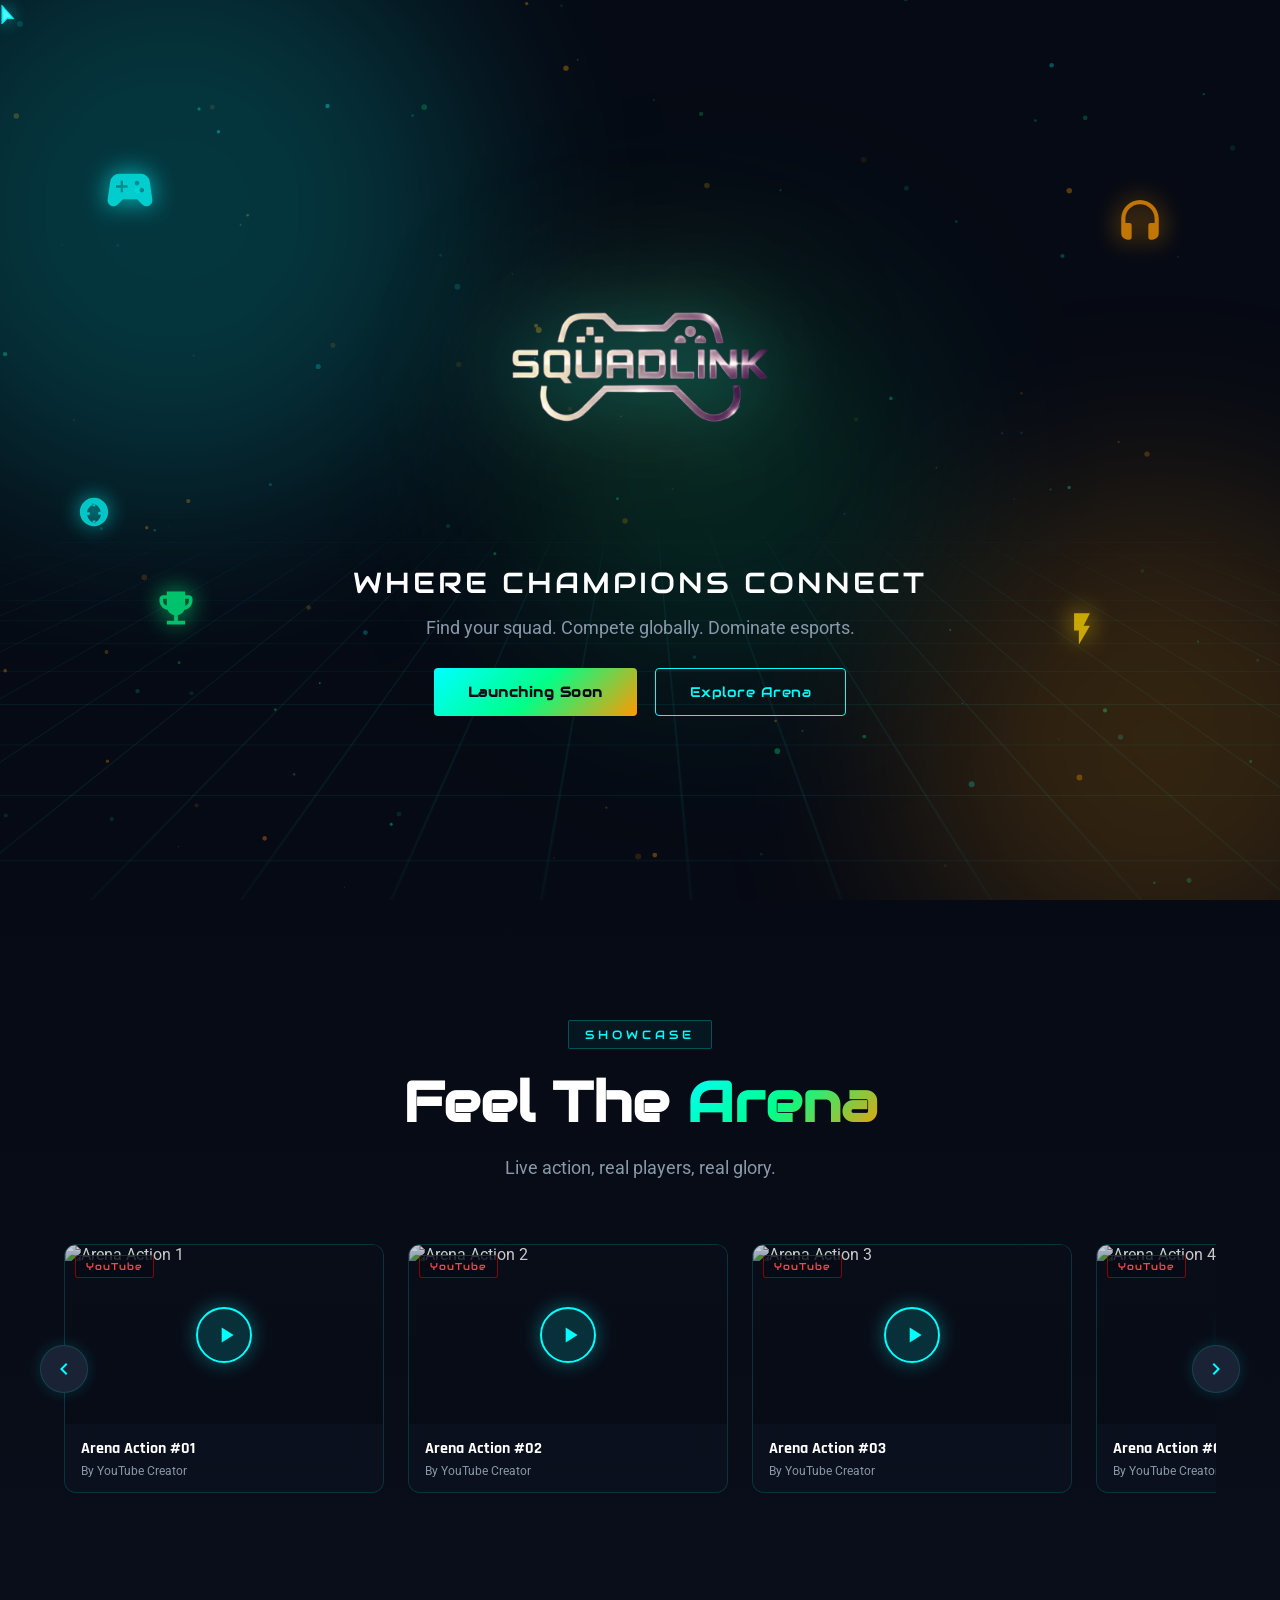
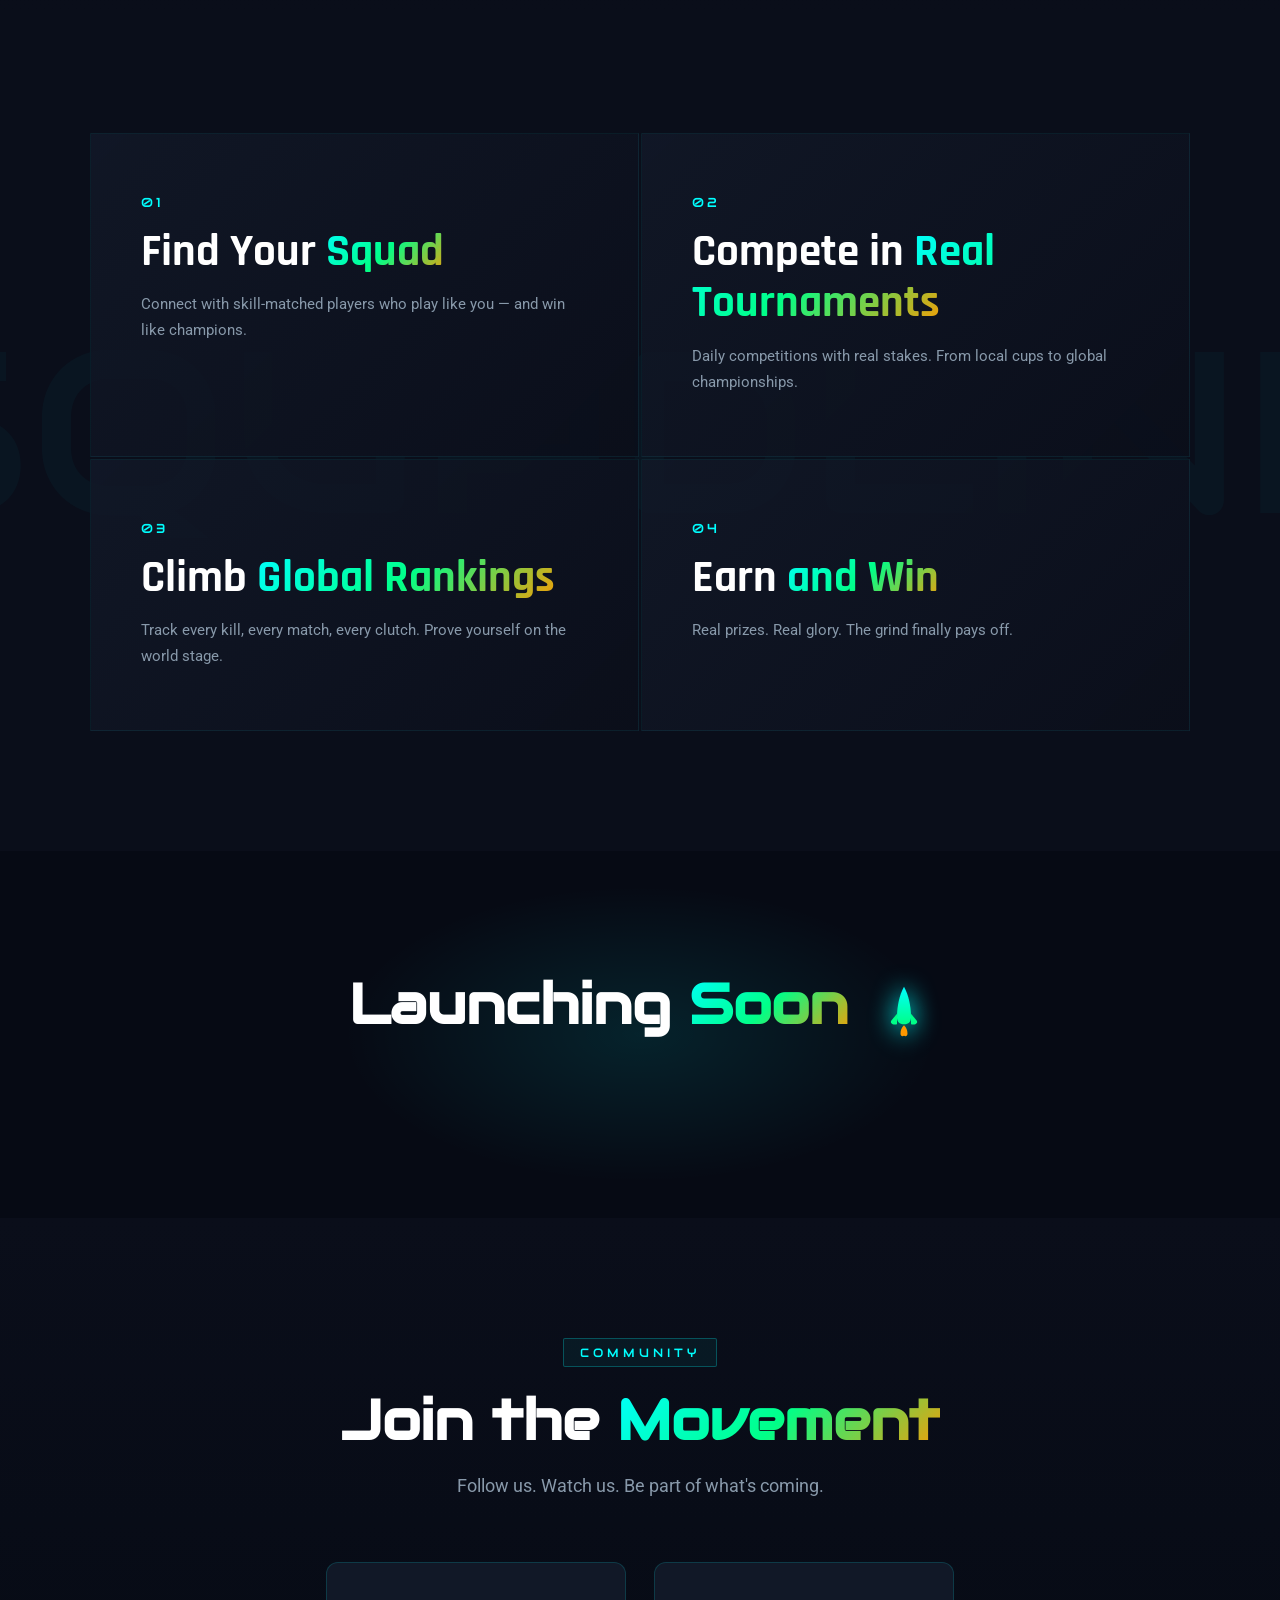
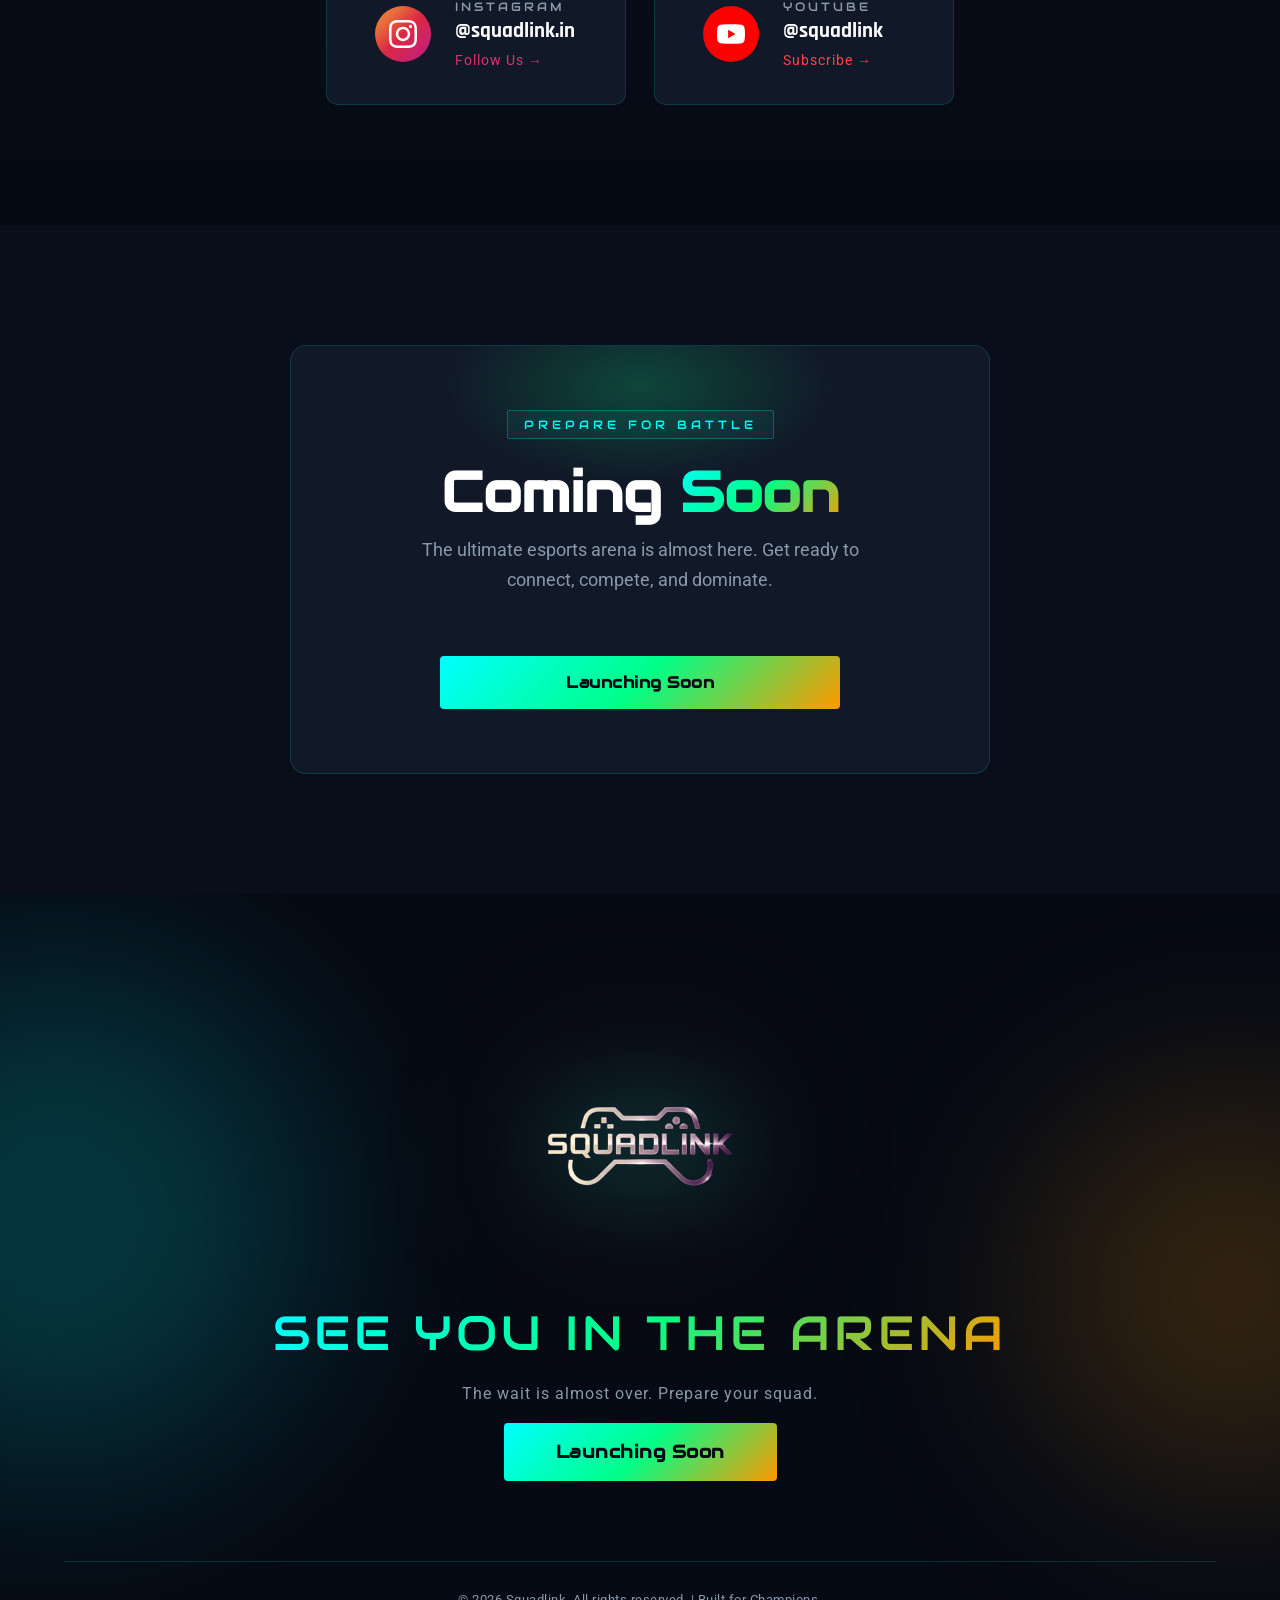
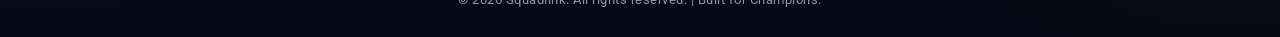
==== commit f3e3d01d: "Add favicon link to index.html" ====
--- a/index.html
+++ b/index.html
@@ -2,6 +2,7 @@
 <html lang="en">
 
 <head>
+  <link rel="icon" type="image/png" sizes="32x32" href="/favicon.png">
   <!-- Basic SEO -->
   <meta charset="UTF-8">
   <meta name="viewport" content="width=device-width, initial-scale=1.0">
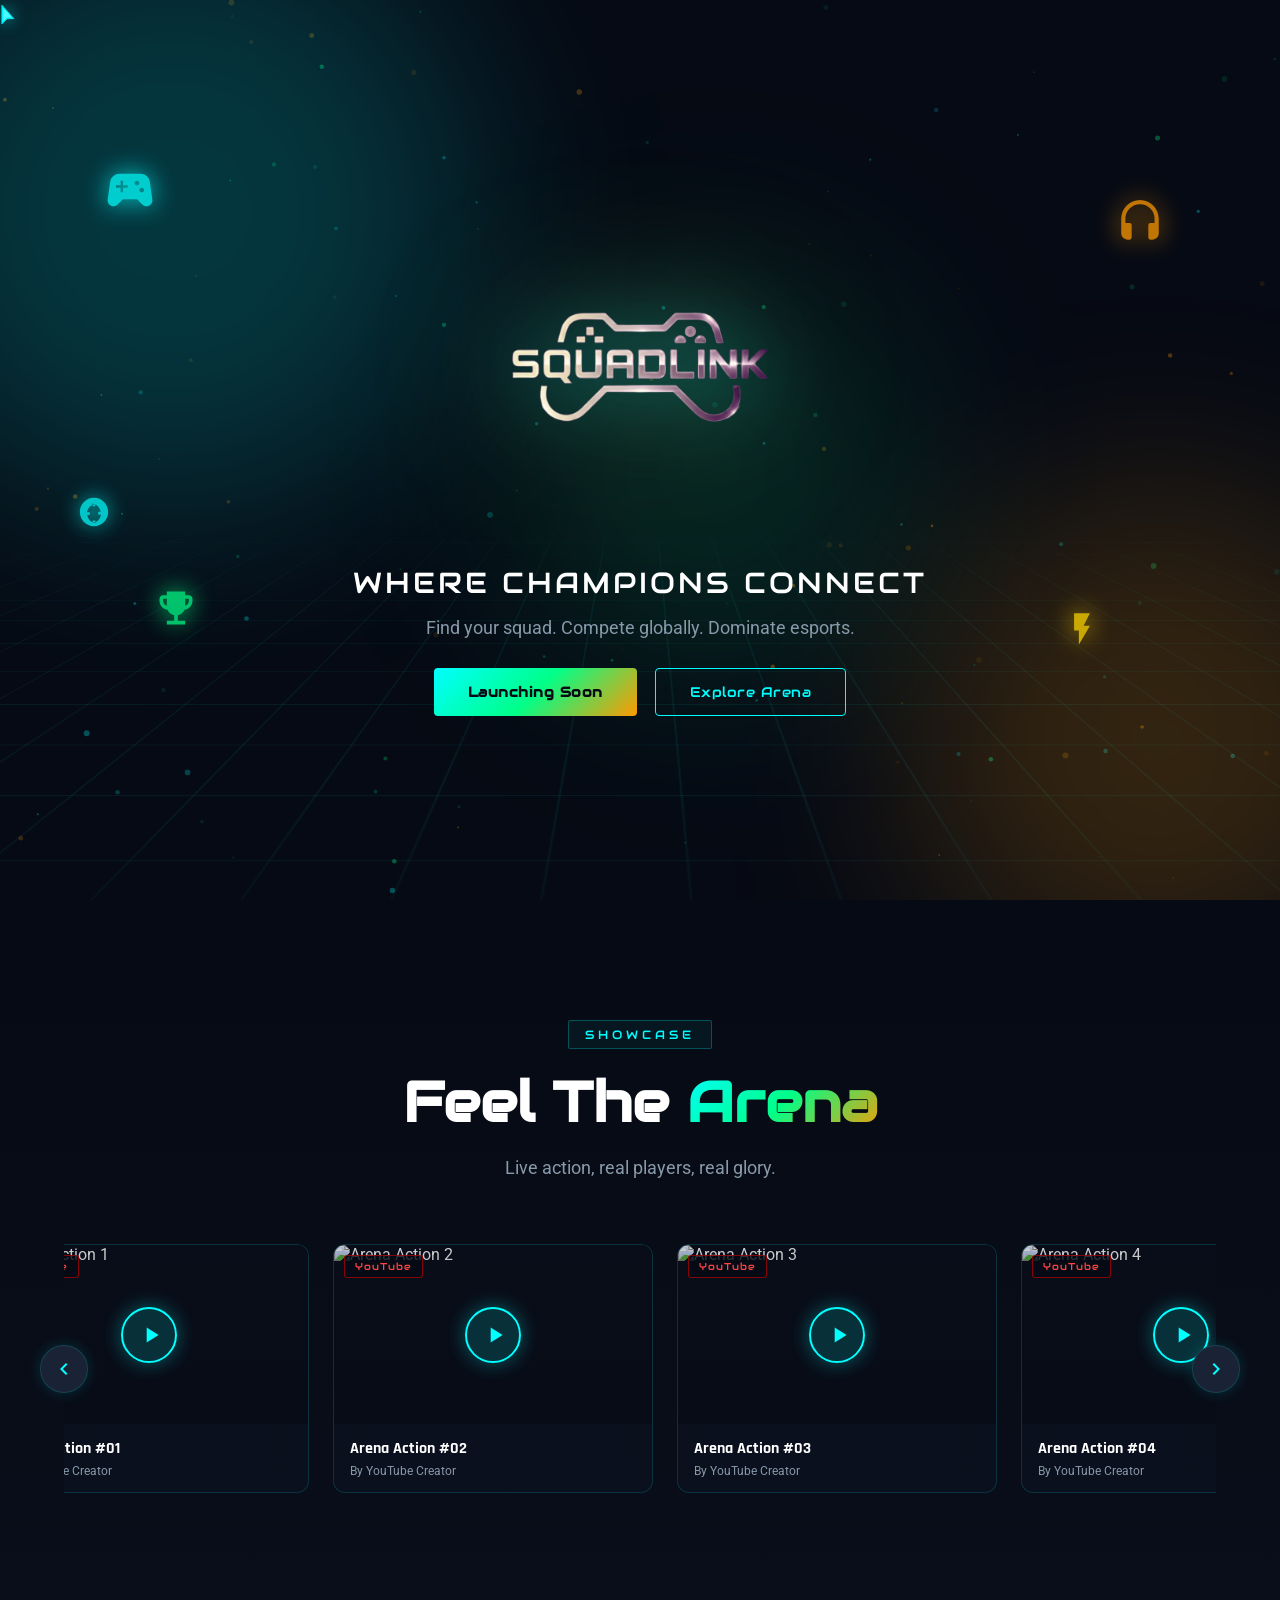
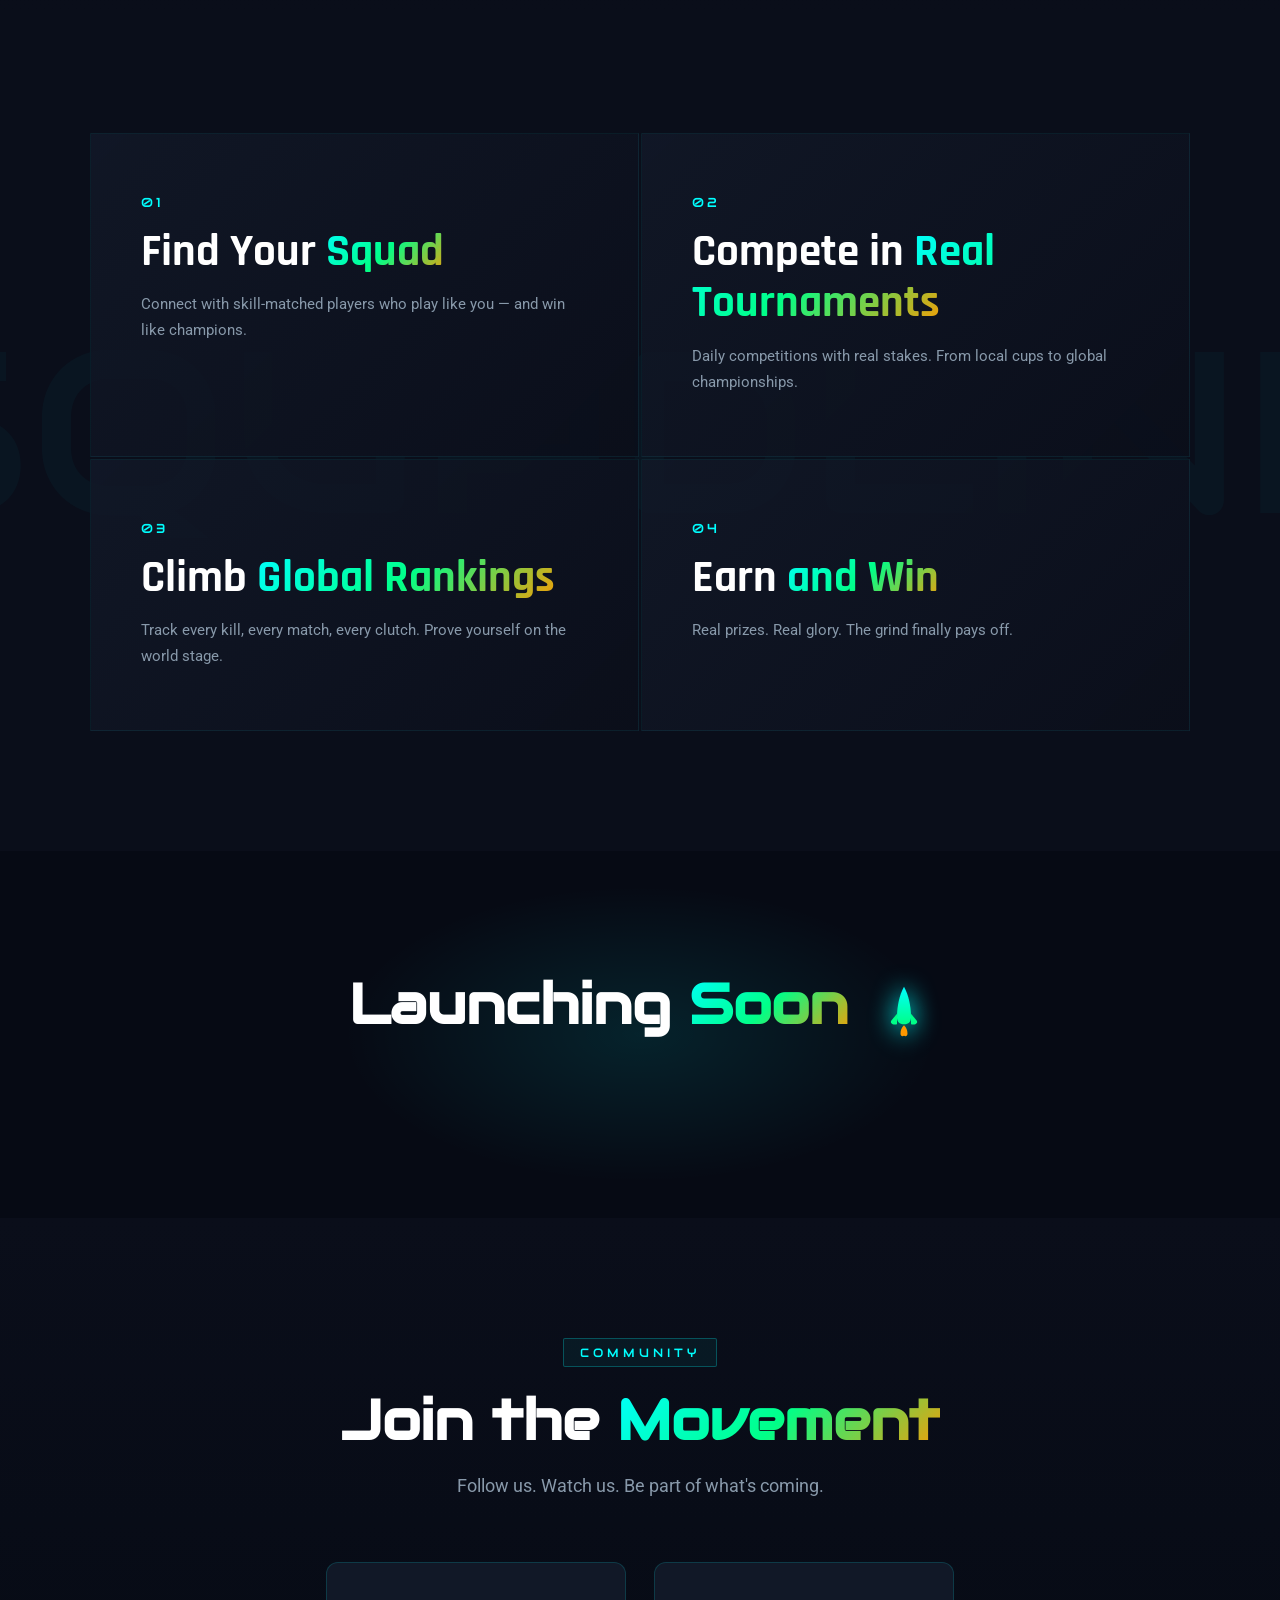
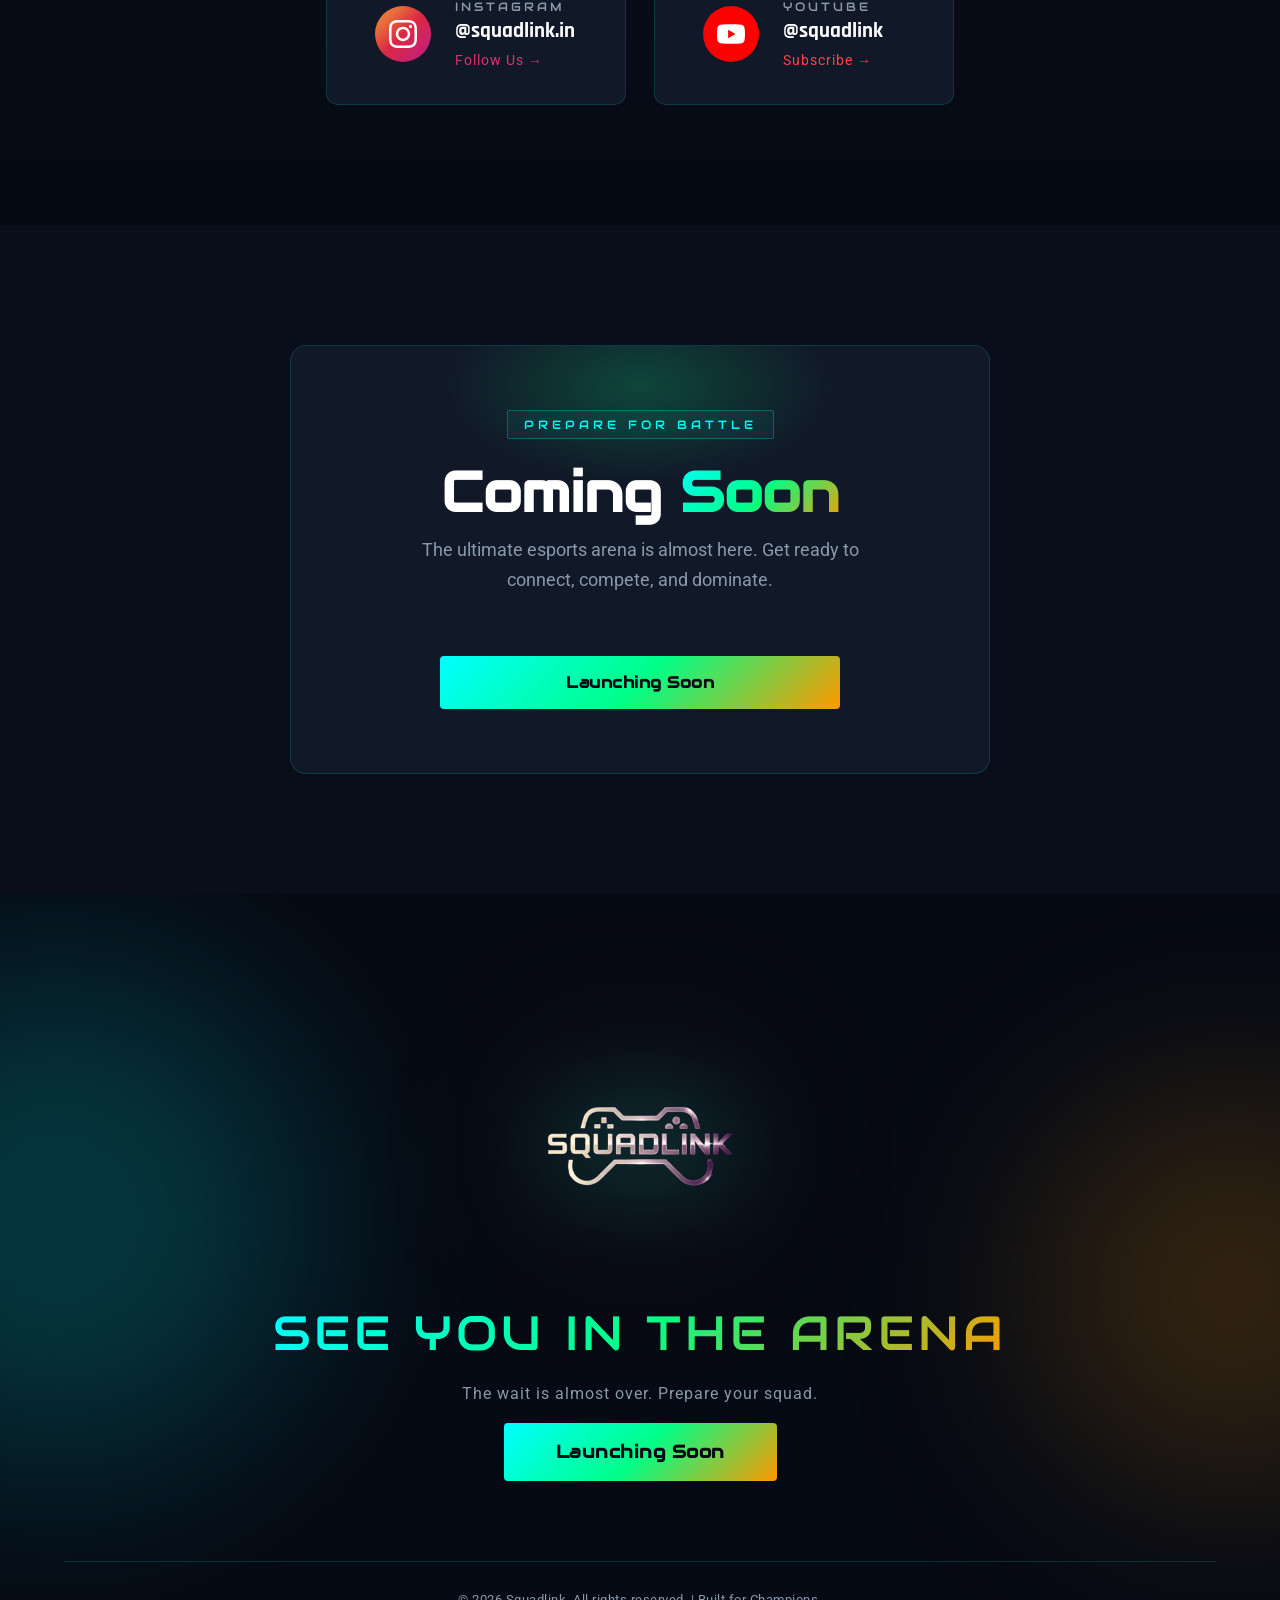
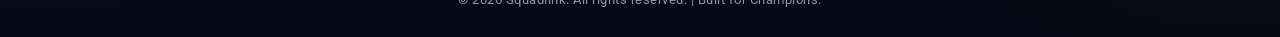
==== commit ebfafd84: "Add favicon and apple-touch-icon links Added additional favicon links for better compatibility." ====
--- a/index.html
+++ b/index.html
@@ -3,6 +3,8 @@
 
 <head>
   <link rel="icon" type="image/png" sizes="32x32" href="/favicon.png">
+  <link rel="icon" href="/favicon.png">
+  <link rel="apple-touch-icon" href="/favicon.png">
   <!-- Basic SEO -->
   <meta charset="UTF-8">
   <meta name="viewport" content="width=device-width, initial-scale=1.0">
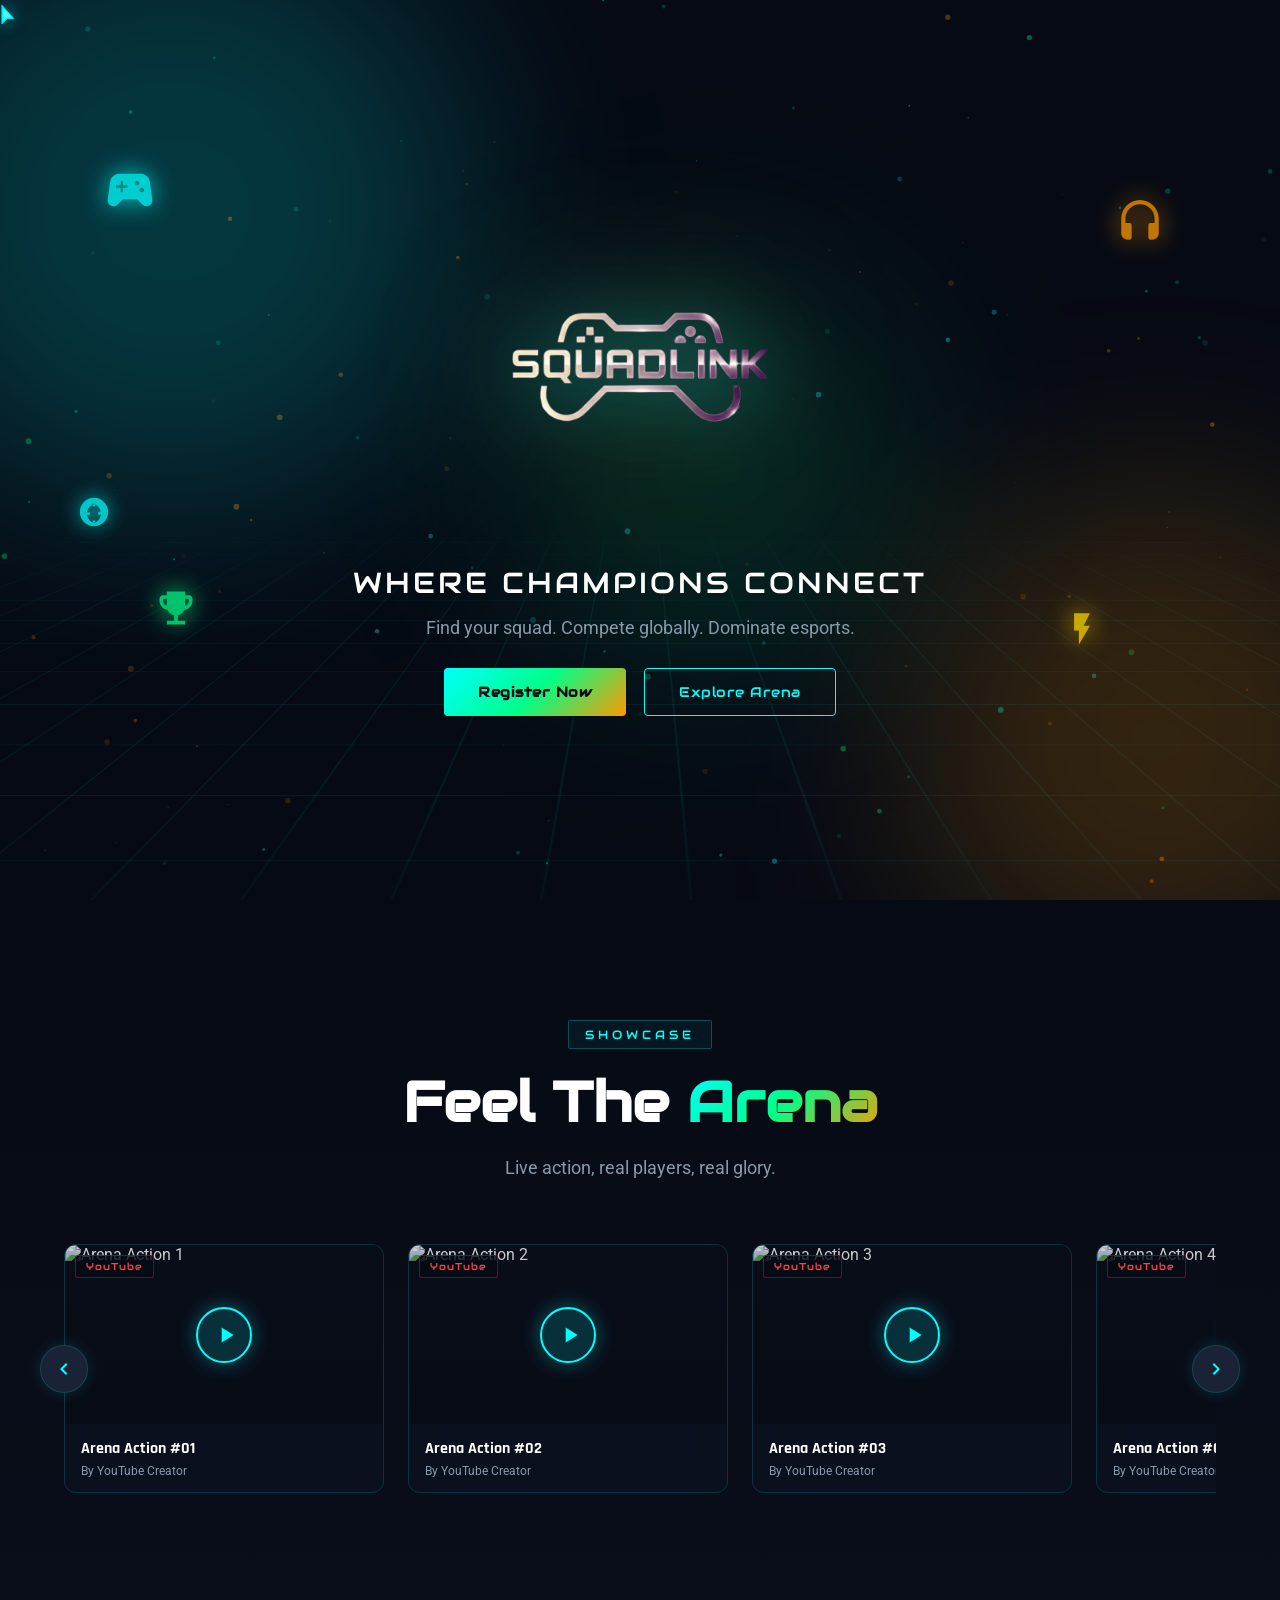
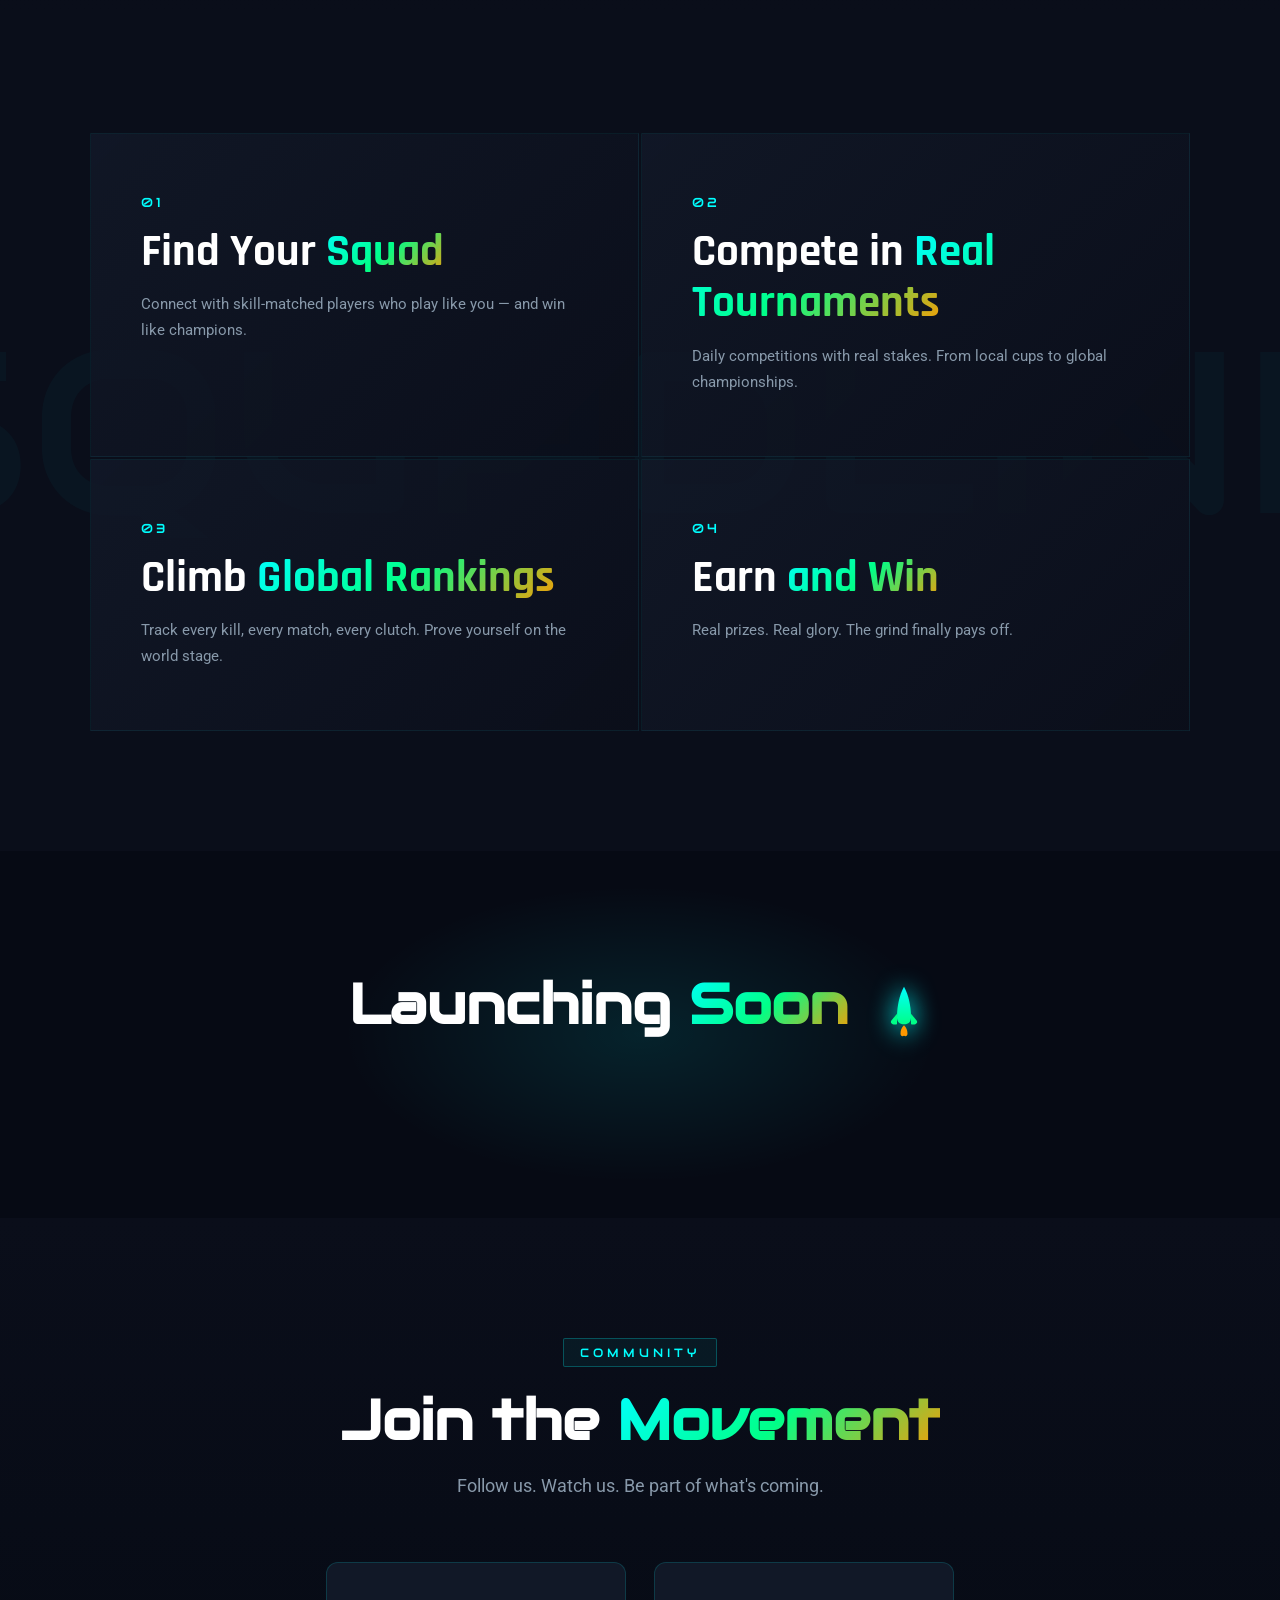
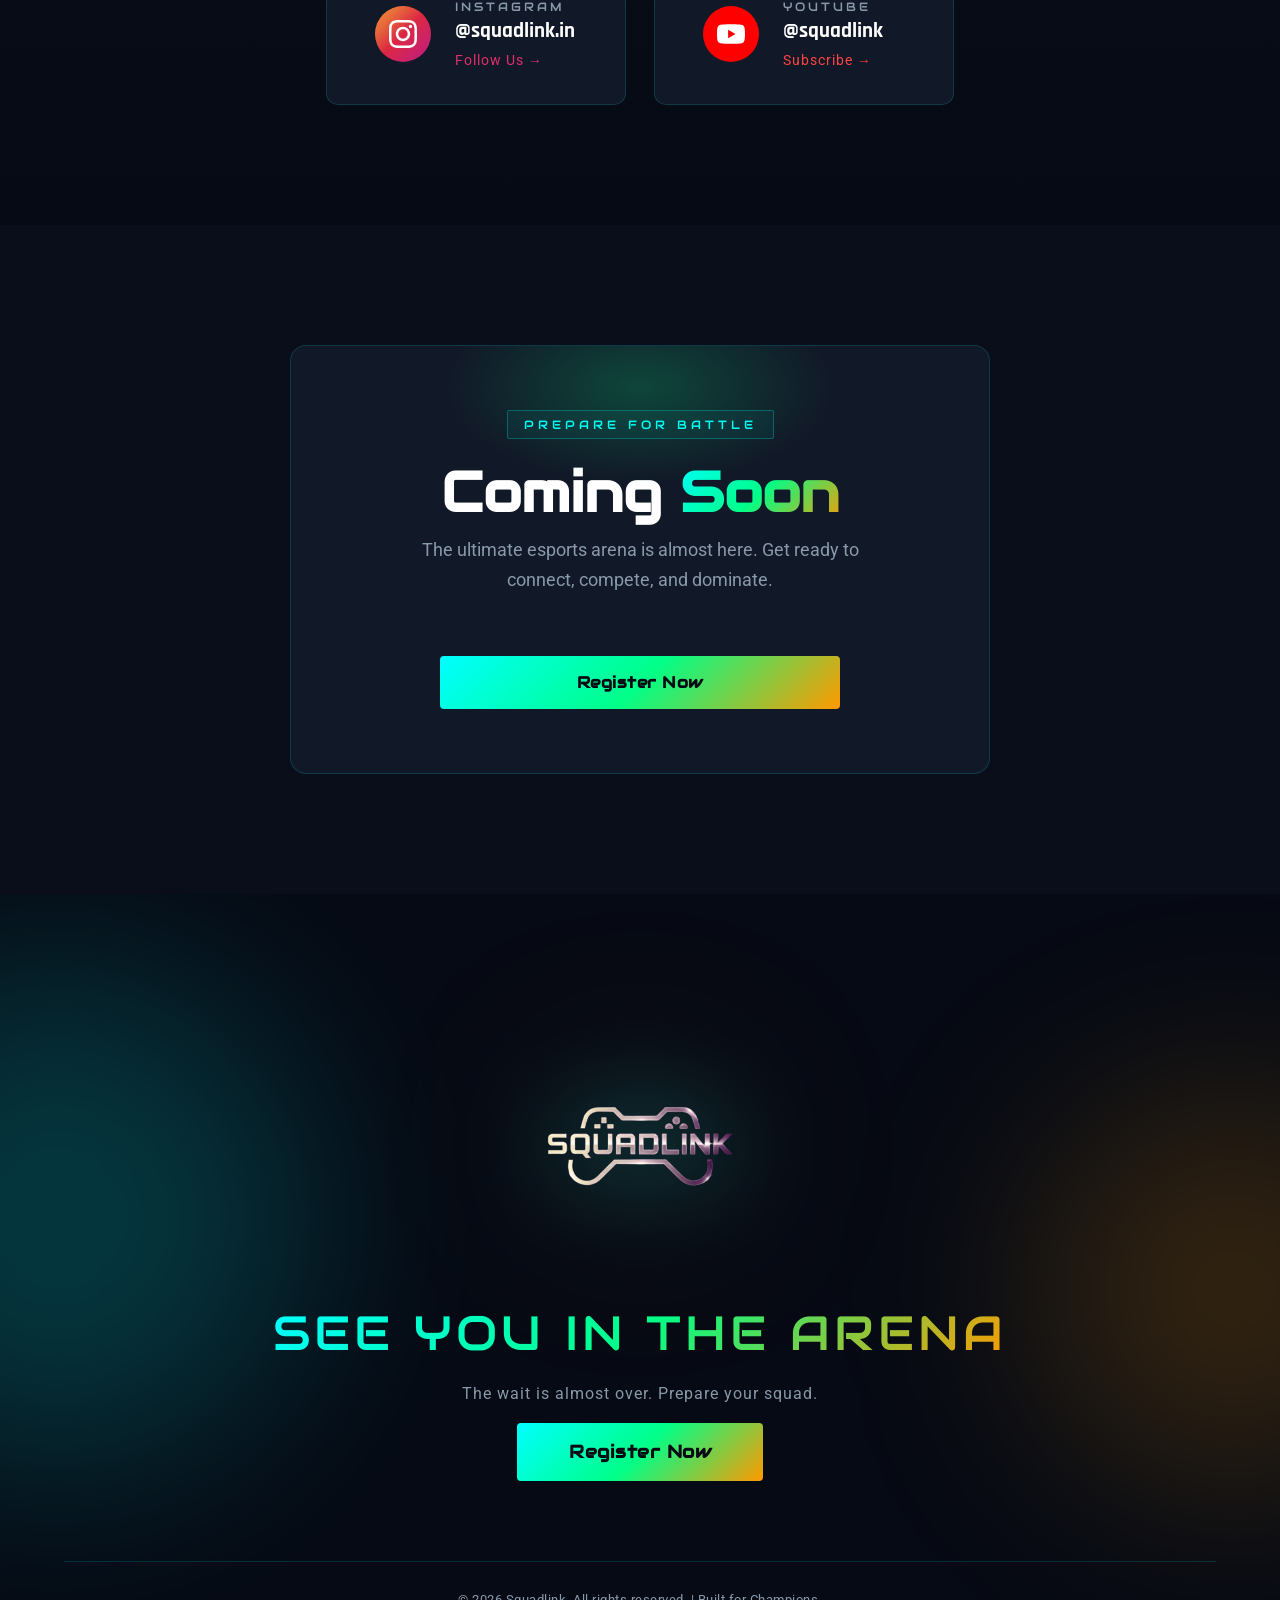
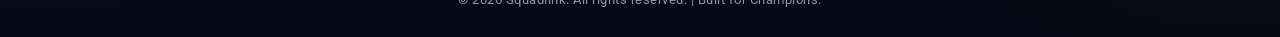
==== commit 6f05d306: "Add files via upload" ====
--- a/index.html
+++ b/index.html
@@ -2,61 +2,57 @@
 <html lang="en">
 
 <head>
-  <link rel="icon" type="image/png" sizes="32x32" href="/favicon.png">
-  <link rel="icon" href="/favicon.png">
-  <link rel="apple-touch-icon" href="/favicon.png">
-  <!-- Basic SEO -->
+
   <meta charset="UTF-8">
   <meta name="viewport" content="width=device-width, initial-scale=1.0">
 
-  <title>Squadlink – Where Champions Connect | Esports Platform India</title>
-
-  <meta name="description" content="Squadlink is a next-gen Indian esports platform to find teammates, join tournaments, and compete globally. Launching soon.">
-  
-  <meta name="keywords" content="Squadlink, esports India, BGMI, Valorant teams, gaming platform India, find teammates gaming">
-  
+  <!-- Primary Meta Tags -->
+  <title>Squadlink | Indian Gaming Community & Esports Platform</title>
+  <meta name="title" content="Squadlink | Indian Gaming Community & Esports Platform">
+  <meta name="description"
+    content="Squadlink is the next-gen Indian esports platform to find teammates, join tournaments, and compete globally. Built for gamers. Launching soon.">
+  <meta name="keywords"
+    content="Squadlink, BGMI, Indian gaming, esports India, gaming community, BGIS, tournaments, Valorant teams, find teammates, gaming future, esports platform">
   <meta name="author" content="Squadlink">
-
-  <!-- Robots -->
-  <meta name="robots" content="index, follow">
-
-  <!-- Canonical URL -->
-  <link rel="canonical" href="https://squadlink.in">
-
-  <!-- Open Graph (for WhatsApp, LinkedIn, etc.) -->
-  <meta property="og:title" content="Squadlink – Where Champions Connect">
-  <meta property="og:description" content="Find your squad. Compete globally. Dominate esports.">
+  <meta name="theme-color" content="#060A14">
+  <meta name="robots" content="index, follow, max-image-preview:large, max-snippet:-1, max-video-preview:-1">
+  <link rel="canonical" href="https://squadlink.in/">
+
+  <!-- Open Graph / Facebook -->
+  <meta property="og:type" content="website">
+  <meta property="og:url" content="https://squadlink.in/">
+  <meta property="og:title" content="Squadlink | Indian Gaming Community & Esports Platform">
+  <meta property="og:description"
+    content="Squadlink is the next-gen Indian esports platform to find teammates, join tournaments, and compete globally. Built for gamers. Launching soon.">
   <meta property="og:image" content="https://squadlink.in/squadlink_logo.png">
-  <meta property="og:url" content="https://squadlink.in">
-  <meta property="og:type" content="website">
-
-  <!-- Twitter (optional but good) -->
-  <meta name="twitter:card" content="summary_large_image">
-  <meta name="twitter:title" content="Squadlink – Esports Platform">
-  <meta name="twitter:description" content="Join the future of esports. Launching soon.">
-  <meta name="twitter:image" content="https://squadlink.in/squadlink_logo.png">
-
-  <!-- Favicon (IMPORTANT for branding) -->
-  <link rel="icon" href="squadlink_logo.png" type="image/png">
-
-  <!-- Fonts -->
+  <meta property="og:site_name" content="Squadlink">
+
+  <!-- Twitter -->
+  <meta property="twitter:card" content="summary_large_image">
+  <meta property="twitter:url" content="https://squadlink.in/">
+  <meta property="twitter:title" content="Squadlink | Indian Gaming Community & Esports Platform">
+  <meta property="twitter:description"
+    content="Squadlink is the next-gen Indian esports platform to find teammates, join tournaments, and compete globally. Built for gamers. Launching soon.">
+  <meta property="twitter:image" content="https://squadlink.in/squadlink_logo.png">
+
+  <!-- Fonts & Styles -->
   <link rel="preconnect" href="https://fonts.googleapis.com">
   <link rel="preconnect" href="https://fonts.gstatic.com" crossorigin>
-  <link href="https://fonts.googleapis.com/css2?family=Audiowide&family=Rajdhani:wght@400;600;700&family=Roboto:wght@300;400;500;700&display=swap" rel="stylesheet">
-
-  <!-- CSS -->
-  <link rel="stylesheet" href="style.css?v=3">
-
-  <!-- Google Analytics -->
+  <link
+    href="https://fonts.googleapis.com/css2?family=Audiowide&family=Rajdhani:wght@400;600;700&family=Roboto:wght@300;400;500;700&display=swap"
+    rel="stylesheet">
+  <link rel="stylesheet" href="style.css?v=2">
+
+  <!-- Google tag (gtag.js) -->
   <script async src="https://www.googletagmanager.com/gtag/js?id=G-Z7HT9E1LWL"></script>
   <script>
     window.dataLayer = window.dataLayer || [];
-    function gtag(){dataLayer.push(arguments);}
+    function gtag() { dataLayer.push(arguments); }
     gtag('js', new Date());
     gtag('config', 'G-Z7HT9E1LWL');
   </script>
-
 </head>
+
 <body>
 
   <!-- Custom Cursor -->
@@ -123,10 +119,10 @@
         Find your squad. Compete globally. Dominate esports.
       </p>
       <div class="hero-btns reveal-hero" style="animation-delay:0.75s">
-        <button class="btn btn-primary" id="launchingSoonBtn">
+        <a href="register.html" class="btn btn-primary" id="registerHeroBtn">
           <span class="btn-glow"></span>
-          Launching Soon
-        </button>
+          Register Now
+        </a>
         <a href="#videos" class="btn btn-outline" id="waitlistHeroBtn">
           <span class="btn-glow"></span>
           Explore Arena
@@ -289,10 +285,10 @@
         </p>
       </div>
       <div class="waitlist-actions">
-        <button class="btn btn-primary btn-wide" id="launchSoonBtn">
+        <a href="register.html" class="btn btn-primary btn-wide" id="registerWaitlistBtn">
           <span class="btn-glow"></span>
-          Launching Soon
-        </button>
+          Register Now
+        </a>
       </div>
     </div>
   </section>
@@ -310,9 +306,9 @@
       </div>
       <p class="finale-tagline">See You In The Arena</p>
       <p class="finale-sub">The wait is almost over. Prepare your squad.</p>
-      <a href="#waitlist" class="btn btn-primary btn-large" id="finaleCTA">
+      <a href="register.html" class="btn btn-primary btn-large" id="finaleCTA">
         <span class="btn-glow"></span>
-        Launching Soon
+        Register Now
       </a>
     </div>
     <!-- Footer -->
@@ -324,4 +320,4 @@
   <script src="script.js?v=2"></script>
 </body>
 
-</html>
+</html>
--- a/style.css
+++ b/style.css
@@ -41,11 +41,10 @@
   background: var(--bg);
   color: var(--text);
   overflow-x: hidden;
-  cursor: none;
-}
-
-a { text-decoration: none; color: inherit; cursor: none; }
-button { cursor: none; font-family: inherit; border: none; background: none; }
+}
+
+a { text-decoration: none; color: inherit; cursor: pointer; }
+button { cursor: pointer; font-family: inherit; border: none; background: none; }
 img { display: block; max-width: 100%; }
 
 /* ================================================================
@@ -64,6 +63,7 @@
    CUSTOM CURSOR
    ================================================================ */
 .cursor {
+  display: none;
   position: fixed;
   width: 24px; height: 32px;
   pointer-events: none;
@@ -87,6 +87,7 @@
 }
 
 .cursor-follower {
+  display: none;
   position: fixed;
   width: 40px; height: 40px;
   border-radius: 50%;
@@ -177,7 +178,7 @@
   position: relative;
   overflow: hidden;
   transition: transform .25s var(--ease), box-shadow .25s var(--ease);
-  cursor: none;
+  cursor: pointer;
   letter-spacing: .5px;
 }
 
@@ -422,7 +423,7 @@
   color: var(--cyan);
   display: flex; align-items: center; justify-content: center;
   transition: all .3s ease;
-  cursor: none;
+  cursor: pointer;
   box-shadow: 0 0 15px rgba(0,255,255,0.15);
 }
 .carousel-btn svg { width: 24px; height: 24px; }
@@ -444,7 +445,7 @@
   -webkit-backdrop-filter: blur(12px);
   border: 1px solid var(--border);
   transition: transform .4s cubic-bezier(0.175, 0.885, 0.32, 1.275), box-shadow .4s ease, border-color .4s ease;
-  cursor: none;
+  cursor: pointer;
 }
 .video-card:hover {
   transform: translateY(-12px) scale(1.05);
@@ -480,7 +481,7 @@
   justify-content: center;
   background: linear-gradient(to bottom, rgba(6,10,20,0.2), rgba(6,10,20,0.6));
   transition: all .3s ease;
-  cursor: none;
+  cursor: pointer;
 }
 .video-card:hover .play-overlay { background: rgba(0,255,255,0.1); }
 .play-btn-circle {
@@ -565,7 +566,7 @@
   border: 1px solid var(--border);
   color: var(--text);
   display: flex; align-items: center; justify-content: center;
-  cursor: none;
+  cursor: pointer;
   transition: all .2s ease;
 }
 .modal-close svg { width: 18px; height: 18px; }
@@ -710,7 +711,7 @@
   background: var(--surface);
   transition: transform .3s ease, border-color .3s ease, box-shadow .3s ease;
   min-width: 300px;
-  cursor: none;
+  cursor: pointer;
 }
 
 .social-card-glow {
@@ -892,3 +893,24 @@
   .ig-card    { flex: 0 0 160px; }
   .ideas-grid { grid-template-columns: 1fr; }
 }
+
+/* ================================================================
+   CUSTOM CURSOR DESKTOP SHOW / HIDE CONTROLLER
+   ================================================================ */
+@media (min-width: 1025px) and (hover: hover) and (pointer: fine) {
+  .cursor,
+  .cursor-follower {
+    display: block;
+  }
+  body,
+  a,
+  button,
+  .btn,
+  .carousel-btn,
+  .video-card,
+  .play-overlay,
+  .social-card,
+  .modal-close {
+    cursor: none;
+  }
+}
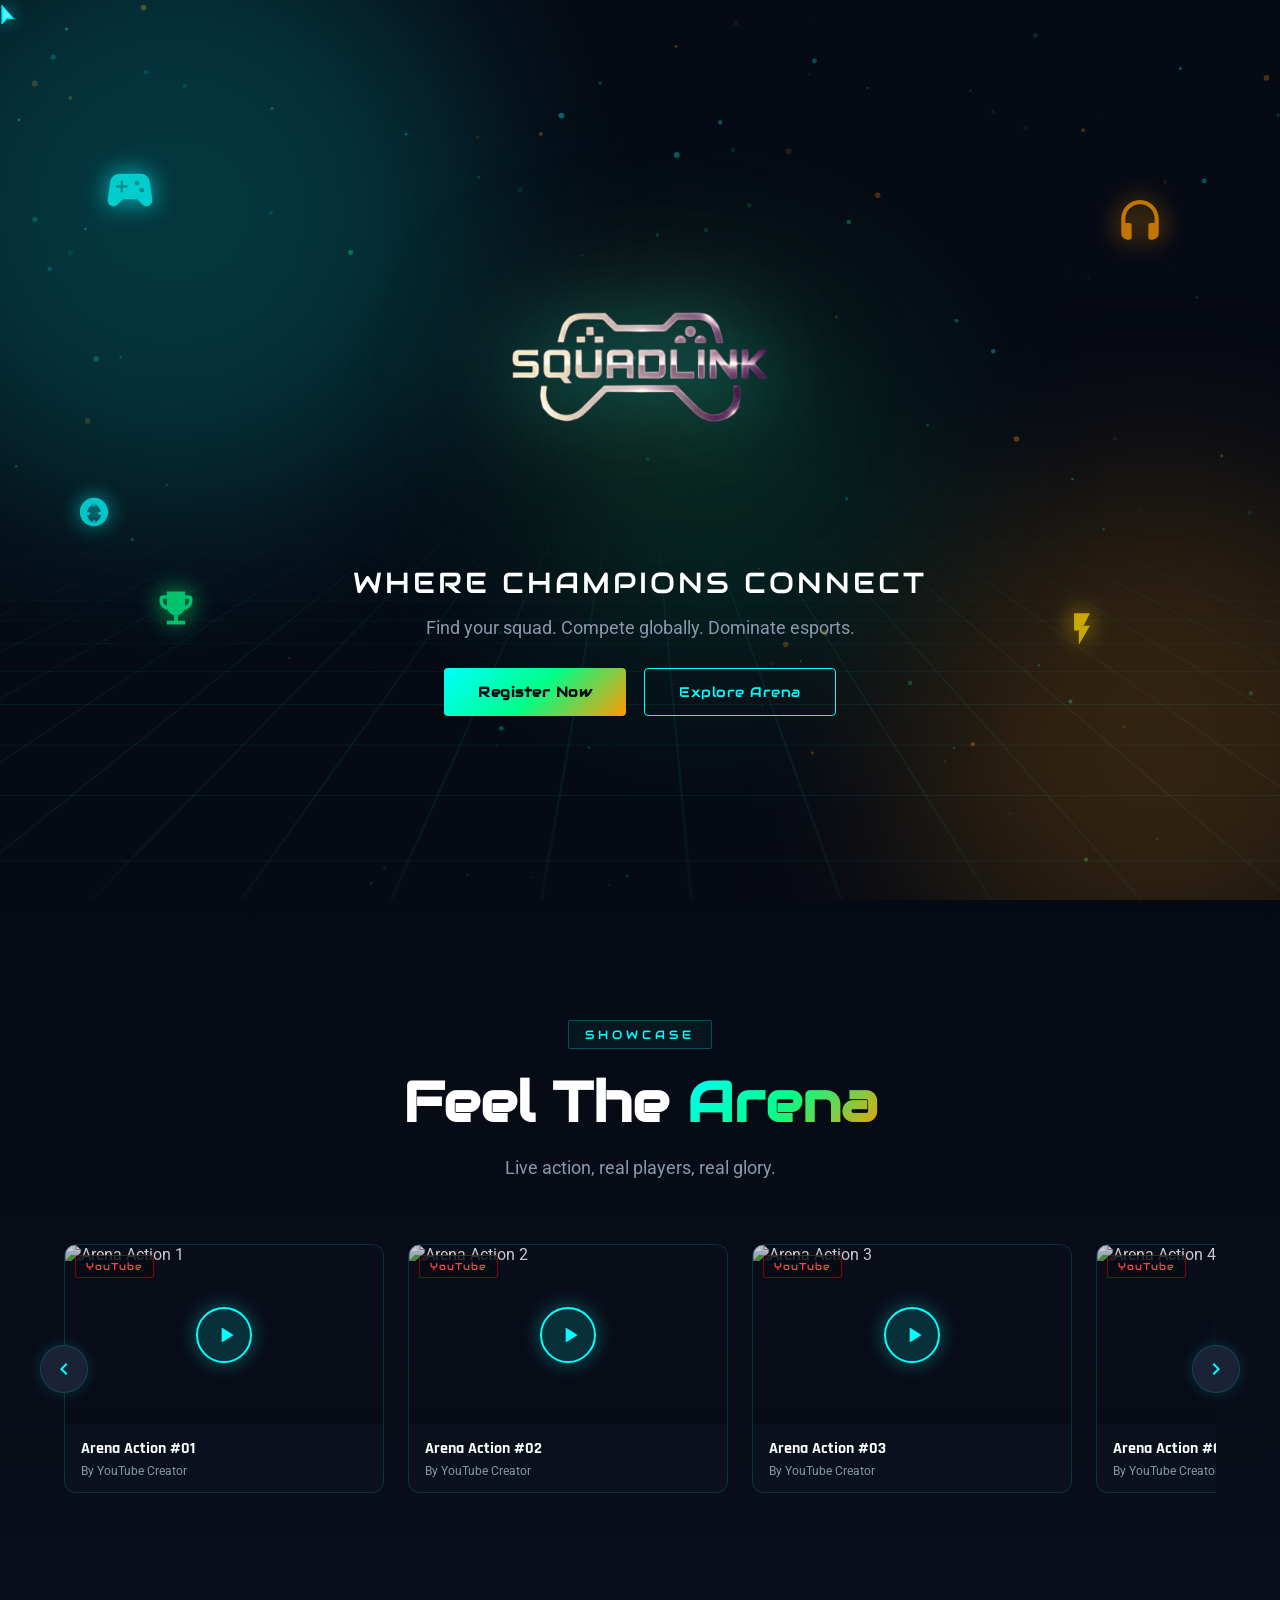
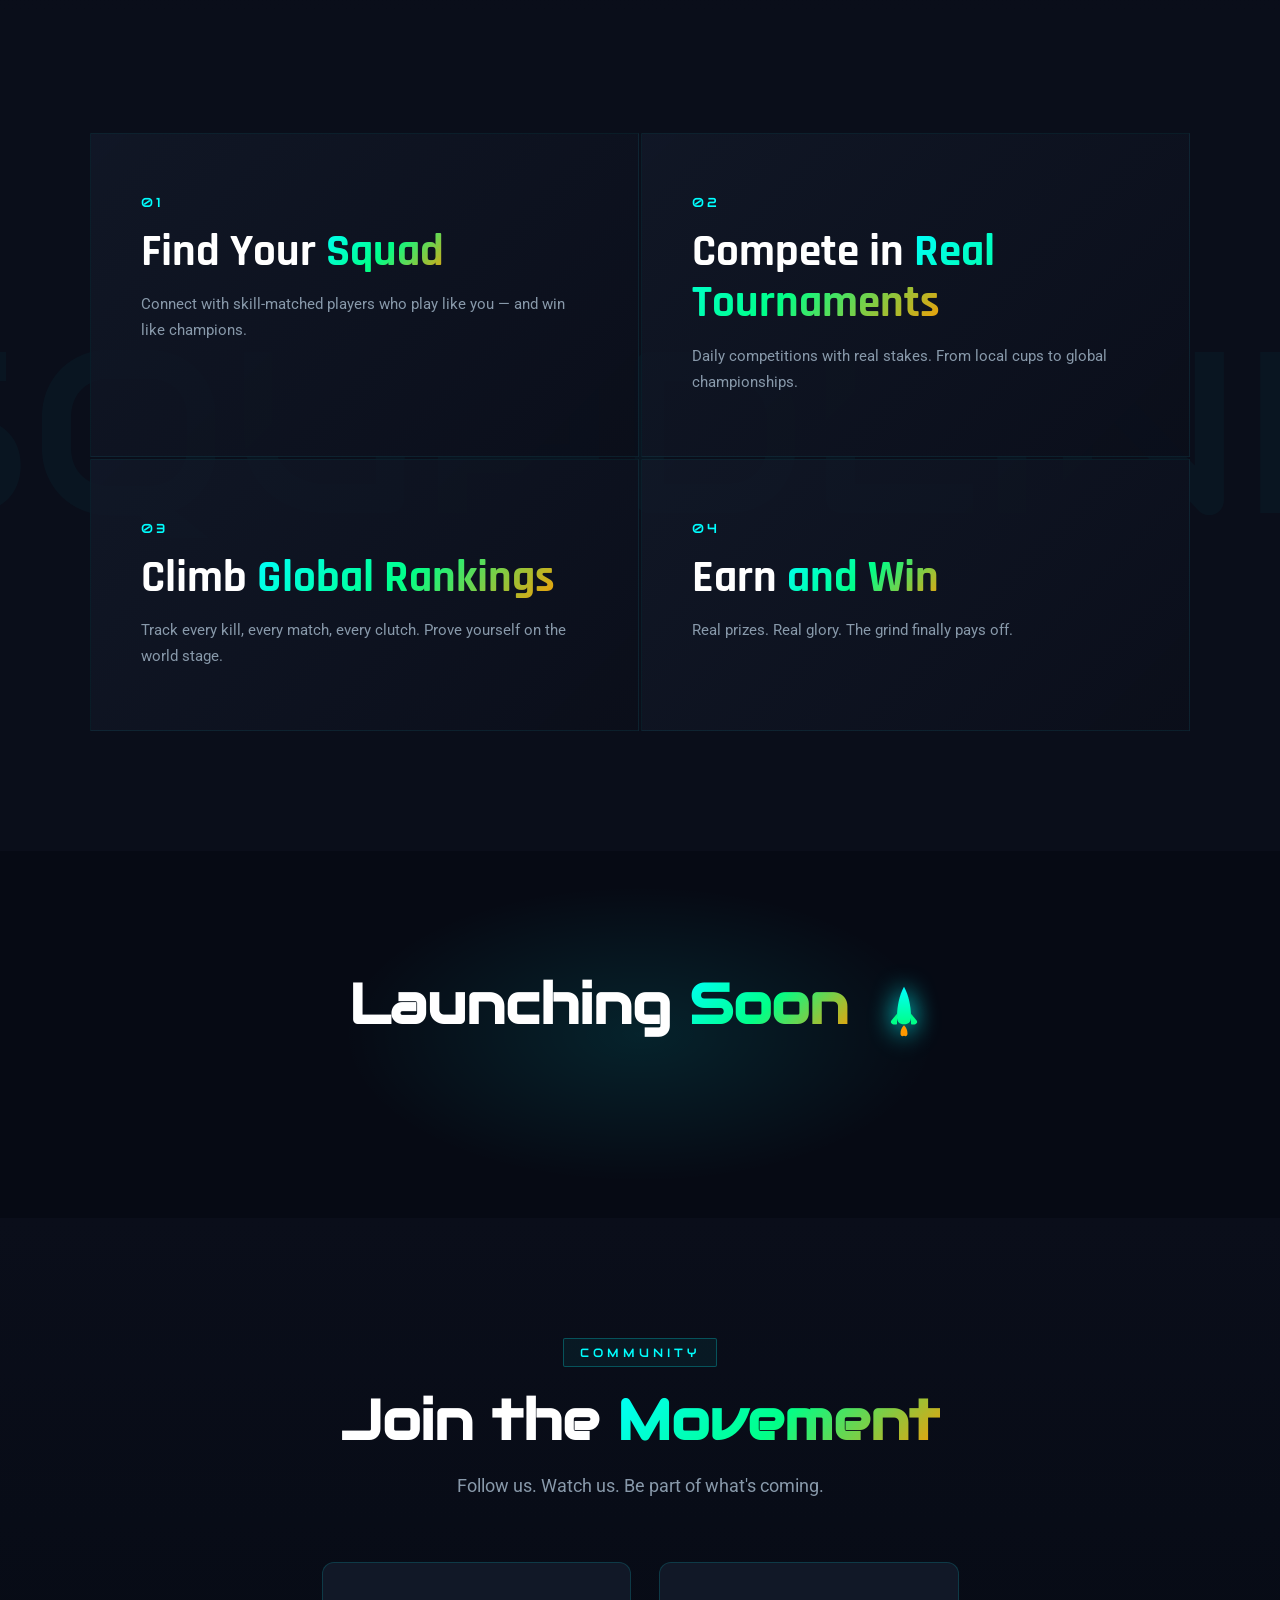
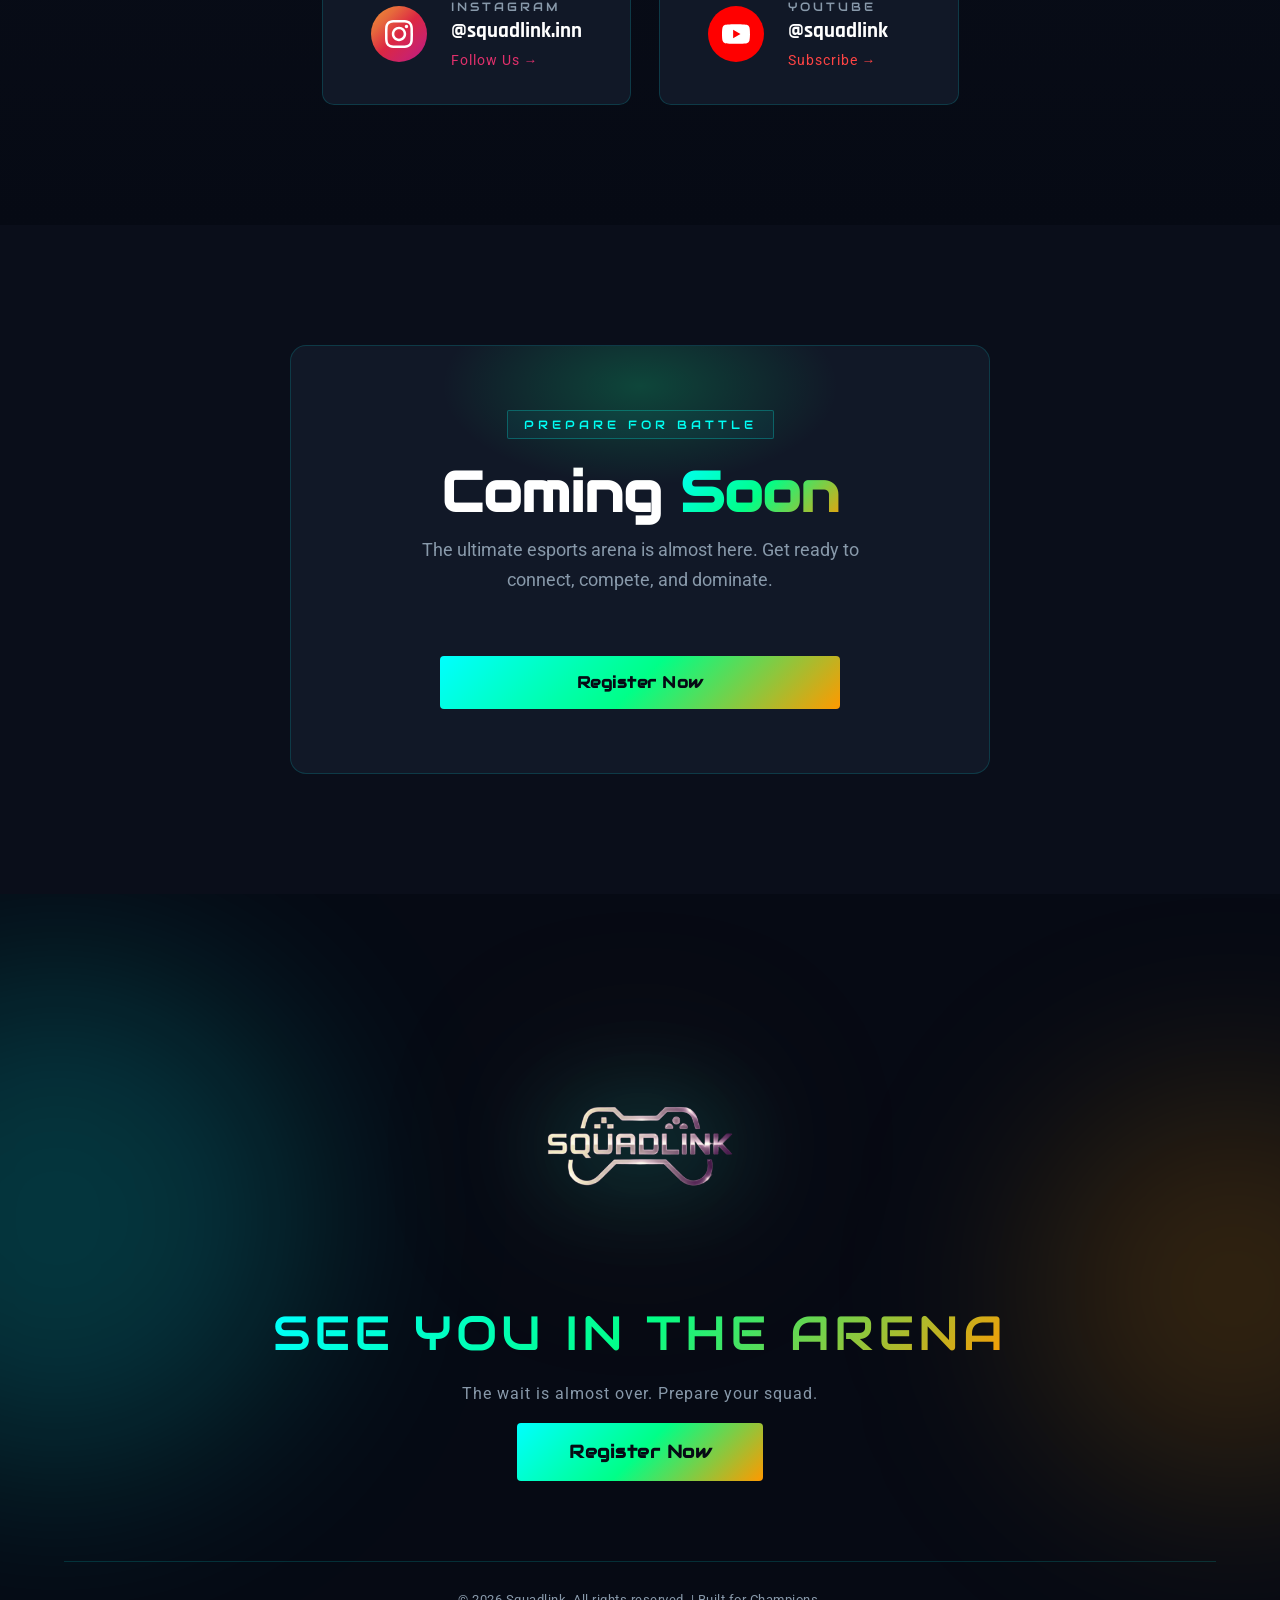
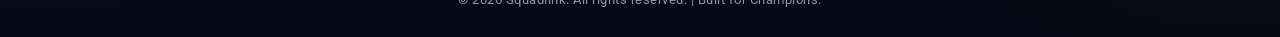
==== commit 0ffc40a3: "Add files via upload" ====
--- a/index.html
+++ b/index.html
@@ -237,7 +237,7 @@
       <p class="section-sub">Follow us. Watch us. Be part of what's coming.</p>
     </div>
     <div class="social-cards scroll-reveal" data-delay="100">
-      <a href="https://www.instagram.com/squadlink.in" target="_blank" rel="noopener" class="social-card social-ig"
+      <a href="https://www.instagram.com/squadlink.inn" target="_blank" rel="noopener" class="social-card social-ig"
         id="socialInstagram">
         <div class="social-card-glow"></div>
         <div class="social-icon">
@@ -248,7 +248,7 @@
         </div>
         <div class="social-info">
           <p class="social-platform">Instagram</p>
-          <p class="social-handle">@squadlink.in</p>
+          <p class="social-handle">@squadlink.inn</p>
           <p class="social-action">Follow Us →</p>
         </div>
       </a>
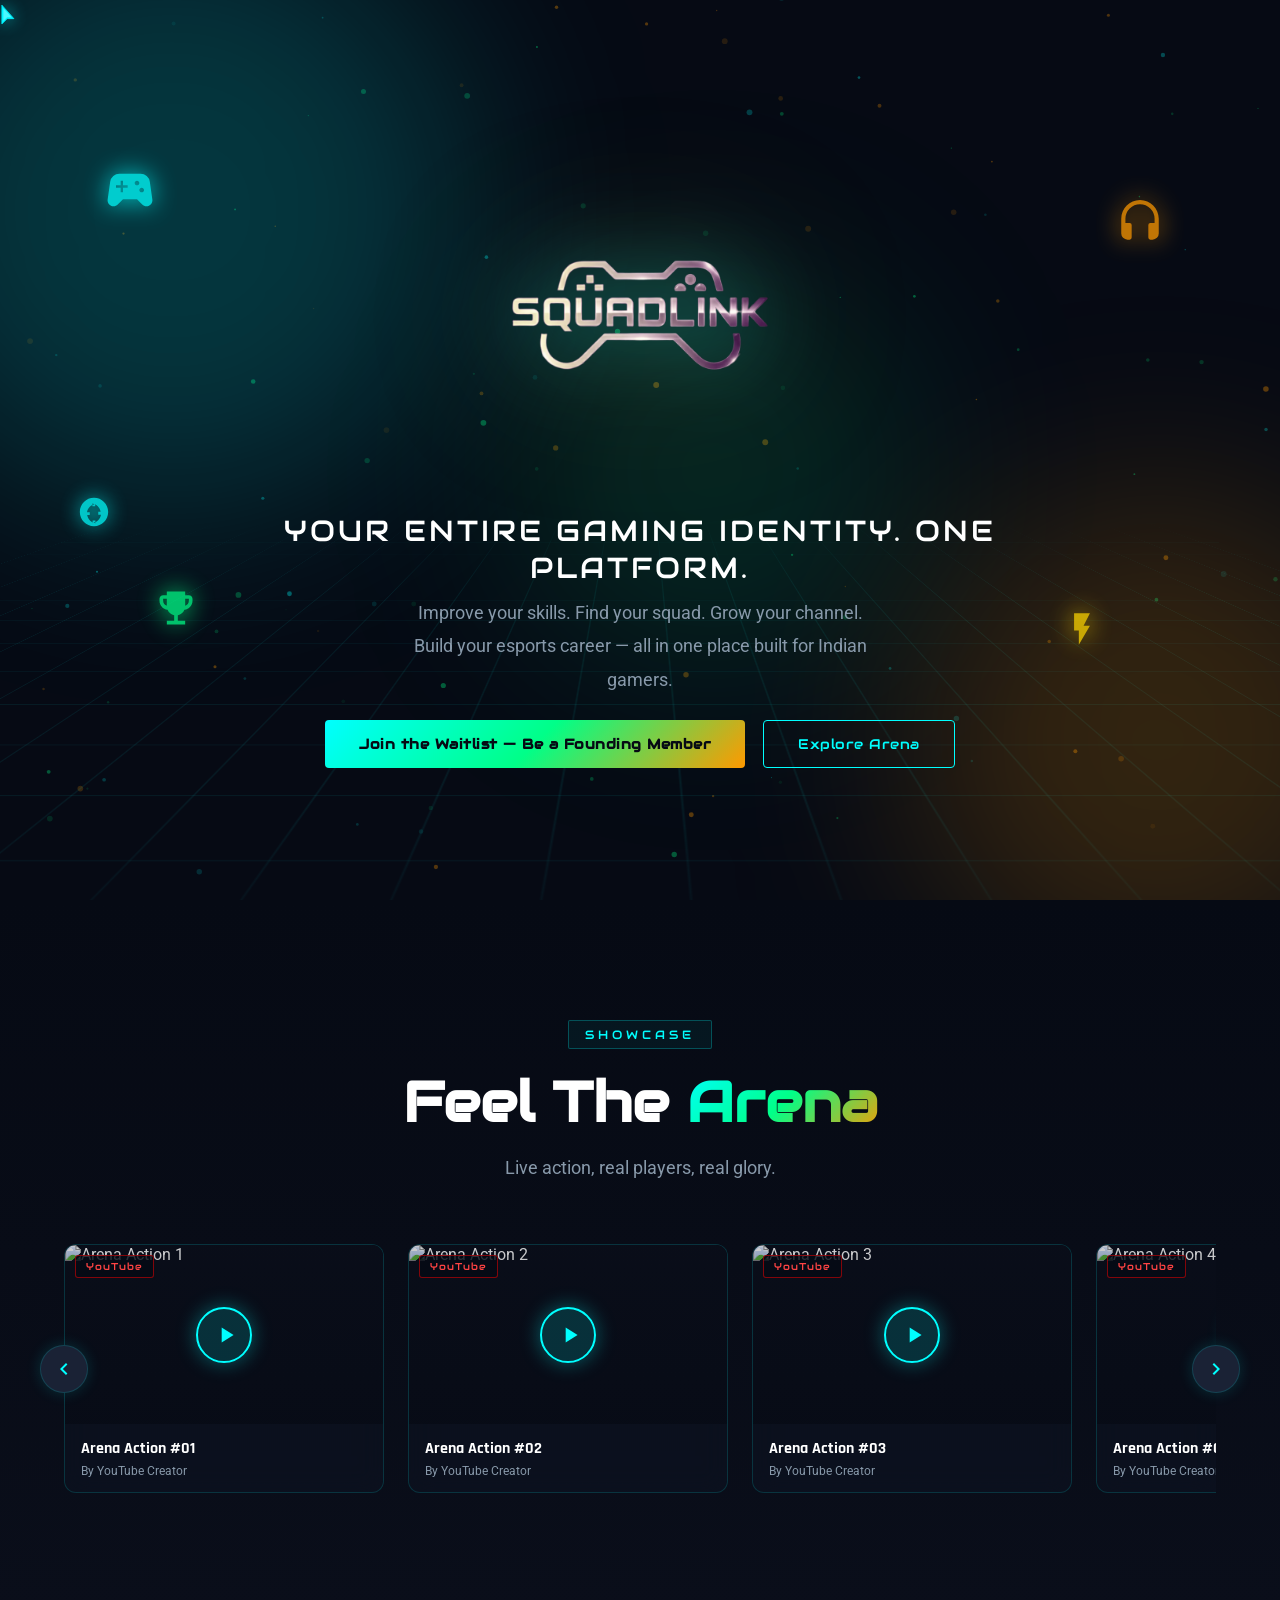
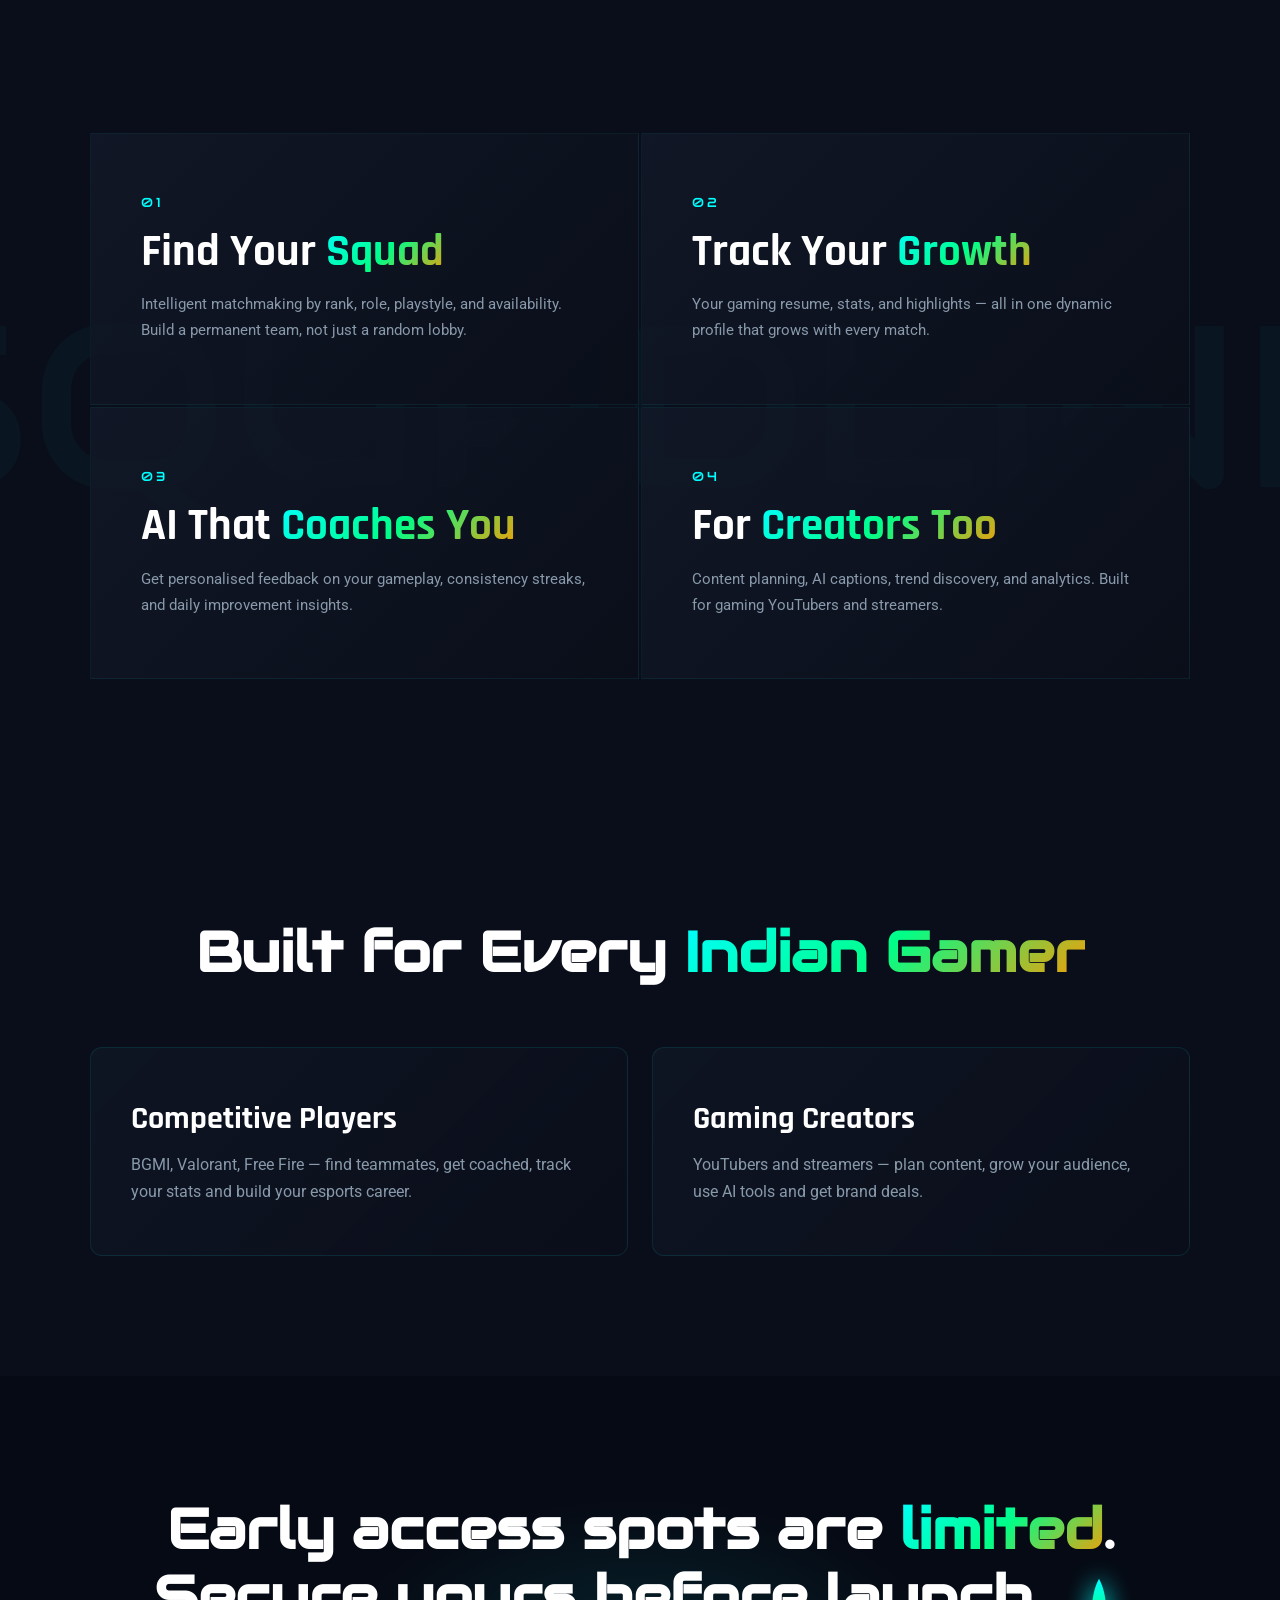
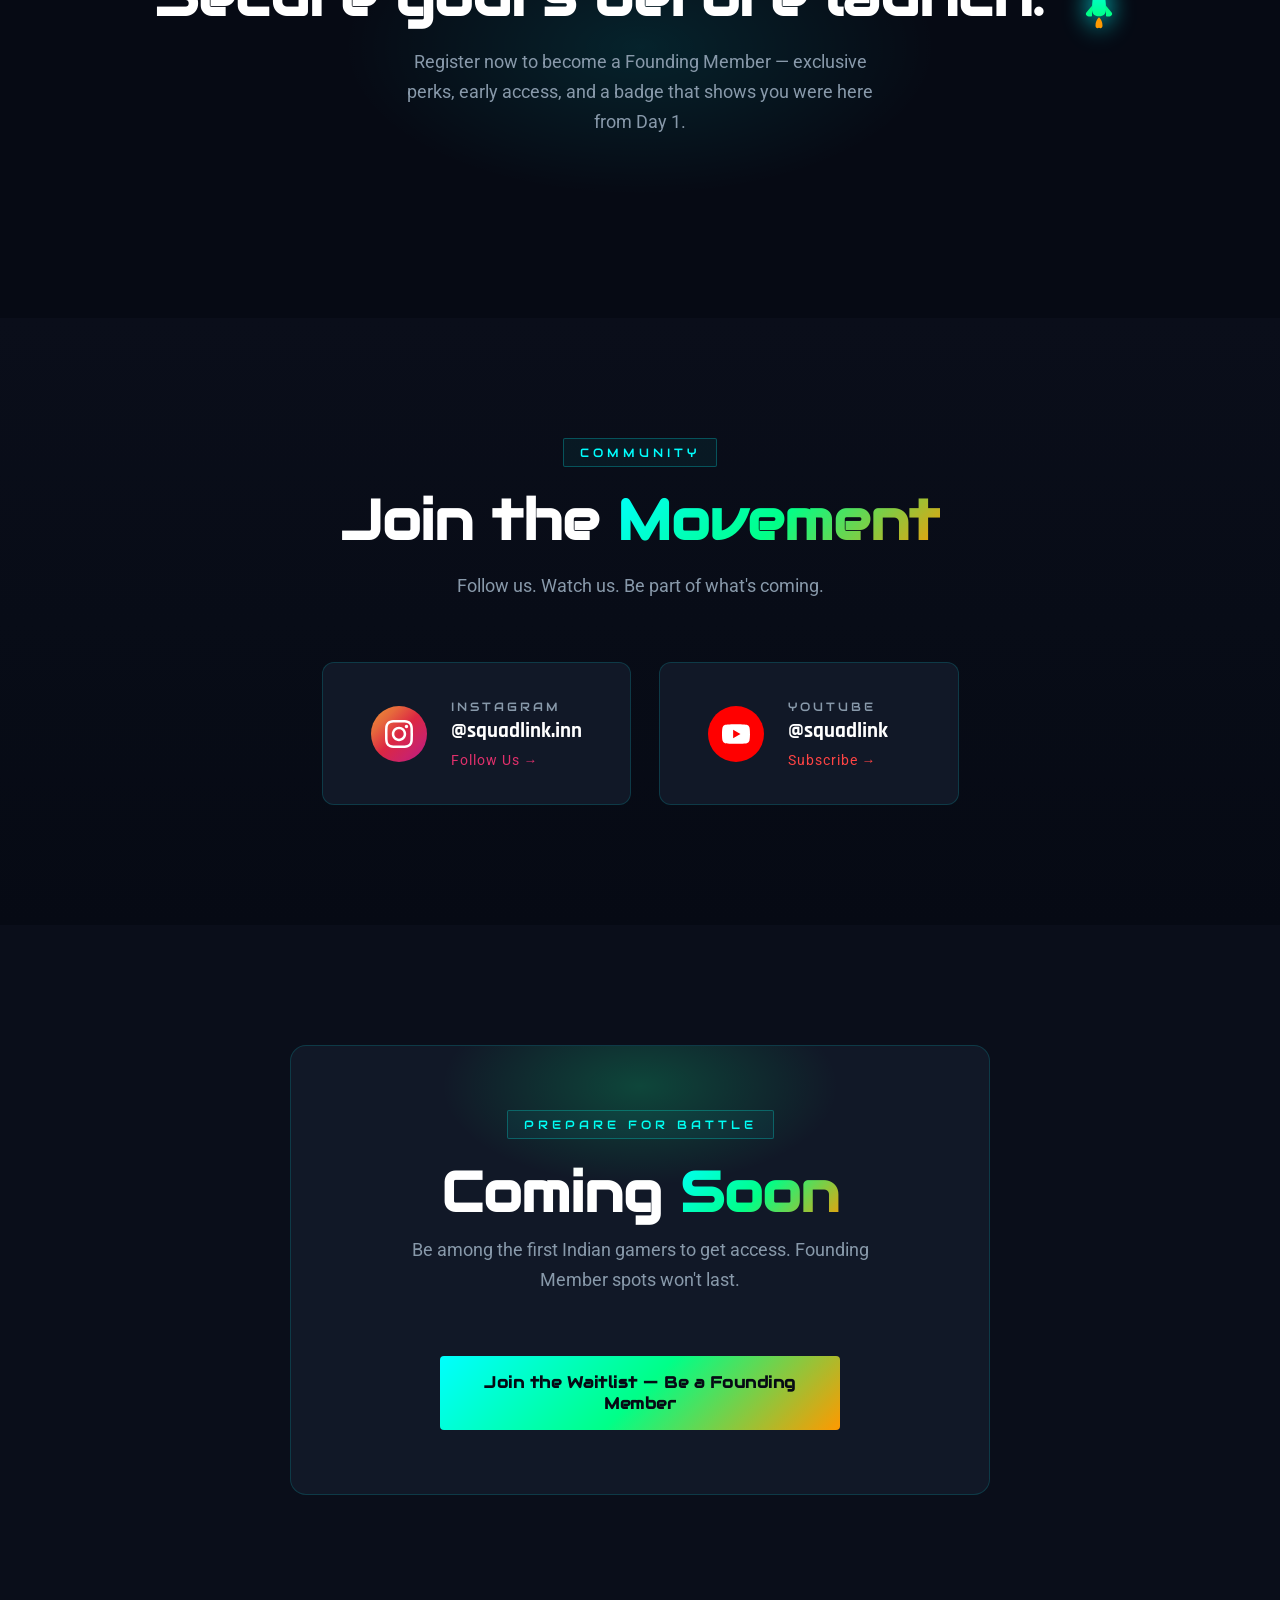
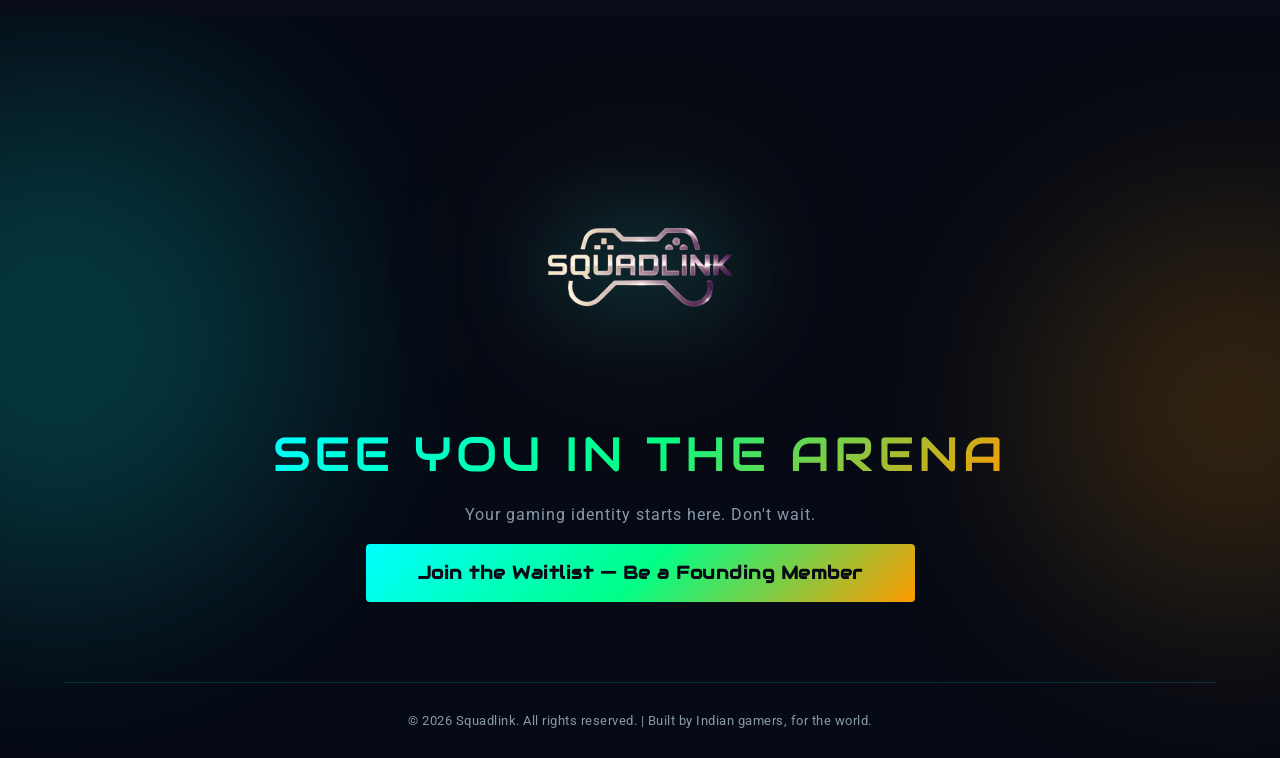
==== commit 2b0df3d5: "Add files via upload" ====
--- a/index.html
+++ b/index.html
@@ -7,10 +7,10 @@
   <meta name="viewport" content="width=device-width, initial-scale=1.0">
 
   <!-- Primary Meta Tags -->
-  <title>Squadlink | Indian Gaming Community & Esports Platform</title>
-  <meta name="title" content="Squadlink | Indian Gaming Community & Esports Platform">
+  <title>Squadlink | The Gaming Identity Platform for Indian Esports</title>
+  <meta name="title" content="Squadlink | The Gaming Identity Platform for Indian Esports">
   <meta name="description"
-    content="Squadlink is the next-gen Indian esports platform to find teammates, join tournaments, and compete globally. Built for gamers. Launching soon.">
+    content="Squadlink is India's first gaming identity platform — find teammates, get AI coaching, grow your creator channel, and build your esports career. Launching soon.">
   <meta name="keywords"
     content="Squadlink, BGMI, Indian gaming, esports India, gaming community, BGIS, tournaments, Valorant teams, find teammates, gaming future, esports platform">
   <meta name="author" content="Squadlink">
@@ -21,18 +21,18 @@
   <!-- Open Graph / Facebook -->
   <meta property="og:type" content="website">
   <meta property="og:url" content="https://squadlink.in/">
-  <meta property="og:title" content="Squadlink | Indian Gaming Community & Esports Platform">
+  <meta property="og:title" content="Squadlink | The Gaming Identity Platform for Indian Esports">
   <meta property="og:description"
-    content="Squadlink is the next-gen Indian esports platform to find teammates, join tournaments, and compete globally. Built for gamers. Launching soon.">
+    content="Squadlink is India's first gaming identity platform — find teammates, get AI coaching, grow your creator channel, and build your esports career. Launching soon.">
   <meta property="og:image" content="https://squadlink.in/squadlink_logo.png">
   <meta property="og:site_name" content="Squadlink">
 
   <!-- Twitter -->
   <meta property="twitter:card" content="summary_large_image">
   <meta property="twitter:url" content="https://squadlink.in/">
-  <meta property="twitter:title" content="Squadlink | Indian Gaming Community & Esports Platform">
+  <meta property="twitter:title" content="Squadlink | The Gaming Identity Platform for Indian Esports">
   <meta property="twitter:description"
-    content="Squadlink is the next-gen Indian esports platform to find teammates, join tournaments, and compete globally. Built for gamers. Launching soon.">
+    content="Squadlink is India's first gaming identity platform — find teammates, get AI coaching, grow your creator channel, and build your esports career. Launching soon.">
   <meta property="twitter:image" content="https://squadlink.in/squadlink_logo.png">
 
   <!-- Fonts & Styles -->
@@ -114,14 +114,14 @@
       <div class="hero-logo reveal-hero" style="animation-delay:0.1s">
         <img src="squadlink_logo.png" alt="Squadlink Logo" id="heroLogo">
       </div>
-      <p class="hero-tagline reveal-hero" style="animation-delay:0.35s">Where Champions Connect</p>
+      <p class="hero-tagline reveal-hero" style="animation-delay:0.35s">Your entire gaming identity. One platform.</p>
       <p class="hero-subtext reveal-hero" style="animation-delay:0.55s">
-        Find your squad. Compete globally. Dominate esports.
+        Improve your skills. Find your squad. Grow your channel. Build your esports career — all in one place built for Indian gamers.
       </p>
       <div class="hero-btns reveal-hero" style="animation-delay:0.75s">
         <a href="register.html" class="btn btn-primary" id="registerHeroBtn">
           <span class="btn-glow"></span>
-          Register Now
+          Join the Waitlist — Be a Founding Member
         </a>
         <a href="#videos" class="btn btn-outline" id="waitlistHeroBtn">
           <span class="btn-glow"></span>
@@ -175,22 +175,42 @@
       <div class="idea-item scroll-reveal" data-delay="0">
         <span class="idea-num">01</span>
         <h3 class="idea-text">Find Your <em>Squad</em></h3>
-        <p class="idea-desc">Connect with skill-matched players who play like you — and win like champions.</p>
+        <p class="idea-desc">Intelligent matchmaking by rank, role, playstyle, and availability. Build a permanent team, not just a random lobby.</p>
       </div>
       <div class="idea-item scroll-reveal" data-delay="100">
         <span class="idea-num">02</span>
-        <h3 class="idea-text">Compete in <em>Real Tournaments</em></h3>
-        <p class="idea-desc">Daily competitions with real stakes. From local cups to global championships.</p>
+        <h3 class="idea-text">Track Your <em>Growth</em></h3>
+        <p class="idea-desc">Your gaming resume, stats, and highlights — all in one dynamic profile that grows with every match.</p>
       </div>
       <div class="idea-item scroll-reveal" data-delay="200">
         <span class="idea-num">03</span>
-        <h3 class="idea-text">Climb <em>Global Rankings</em></h3>
-        <p class="idea-desc">Track every kill, every match, every clutch. Prove yourself on the world stage.</p>
+        <h3 class="idea-text">AI That <em>Coaches You</em></h3>
+        <p class="idea-desc">Get personalised feedback on your gameplay, consistency streaks, and daily improvement insights.</p>
       </div>
       <div class="idea-item scroll-reveal" data-delay="300">
         <span class="idea-num">04</span>
-        <h3 class="idea-text">Earn <em>and Win</em></h3>
-        <p class="idea-desc">Real prizes. Real glory. The grind finally pays off.</p>
+        <h3 class="idea-text">For <em>Creators Too</em></h3>
+        <p class="idea-desc">Content planning, AI captions, trend discovery, and analytics. Built for gaming YouTubers and streamers.</p>
+      </div>
+    </div>
+  </section>
+
+
+  <!-- ============================================================
+       SECTION 3.5 — BUILT FOR EVERY INDIAN GAMER
+  ============================================================ -->
+  <section id="built-for" class="section built-for-section">
+    <div class="section-header scroll-reveal">
+      <h2 class="section-title">Built for Every <span class="gradient-text">Indian Gamer</span></h2>
+    </div>
+    <div class="built-for-grid">
+      <div class="built-card scroll-reveal" data-delay="0">
+        <h3 class="built-title">Competitive Players</h3>
+        <p class="built-desc">BGMI, Valorant, Free Fire — find teammates, get coached, track your stats and build your esports career.</p>
+      </div>
+      <div class="built-card scroll-reveal" data-delay="100">
+        <h3 class="built-title">Gaming Creators</h3>
+        <p class="built-desc">YouTubers and streamers — plan content, grow your audience, use AI tools and get brand deals.</p>
       </div>
     </div>
   </section>
@@ -202,7 +222,7 @@
   <section id="countdown" class="section countdown-section">
     <div class="countdown-bg-glow"></div>
     <div class="section-header scroll-reveal">
-      <h2 class="section-title">Launching <span class="gradient-text">Soon</span>
+      <h2 class="section-title">Early access spots are <span class="gradient-text">limited</span>. Secure yours before launch.
         <svg width="1em" height="1em" viewBox="0 0 24 24" fill="none" xmlns="http://www.w3.org/2000/svg"
           style="display:inline-block; vertical-align: middle; margin-left: 10px; filter: drop-shadow(0 0 12px var(--cyan));">
           <defs>
@@ -223,6 +243,7 @@
             fill="var(--orange)" />
         </svg>
       </h2>
+      <p class="section-sub" style="margin-top: 15px;">Register now to become a Founding Member — exclusive perks, early access, and a badge that shows you were here from Day 1.</p>
     </div>
   </section>
 
@@ -281,13 +302,13 @@
       <div class="section-header">
         <span class="section-label">Prepare For Battle</span>
         <h2 class="section-title waitlist-title">Coming <span class="gradient-text">Soon</span></h2>
-        <p class="section-sub">The ultimate esports arena is almost here. Get ready to connect, compete, and dominate.
+        <p class="section-sub">Be among the first Indian gamers to get access. Founding Member spots won't last.
         </p>
       </div>
       <div class="waitlist-actions">
         <a href="register.html" class="btn btn-primary btn-wide" id="registerWaitlistBtn">
           <span class="btn-glow"></span>
-          Register Now
+          Join the Waitlist — Be a Founding Member
         </a>
       </div>
     </div>
@@ -305,15 +326,15 @@
         <img src="squadlink_logo.png" alt="Squadlink" id="finaleLogo">
       </div>
       <p class="finale-tagline">See You In The Arena</p>
-      <p class="finale-sub">The wait is almost over. Prepare your squad.</p>
+      <p class="finale-sub">Your gaming identity starts here. Don't wait.</p>
       <a href="register.html" class="btn btn-primary btn-large" id="finaleCTA">
         <span class="btn-glow"></span>
-        Register Now
+        Join the Waitlist — Be a Founding Member
       </a>
     </div>
     <!-- Footer -->
     <footer class="footer">
-      <p>© 2026 Squadlink. All rights reserved. | Built for Champions.</p>
+      <p>© 2026 Squadlink. All rights reserved. | Built by Indian gamers, for the world.</p>
     </footer>
   </section>
 
--- a/style.css
+++ b/style.css
@@ -668,6 +668,46 @@
 }
 
 /* ================================================================
+   SECTION 3.5 — BUILT FOR EVERY INDIAN GAMER
+   ================================================================ */
+.built-for-section {
+  background: var(--bg2);
+}
+.built-for-grid {
+  display: grid;
+  grid-template-columns: repeat(2, 1fr);
+  gap: 24px;
+  max-width: 1100px;
+  margin: 0 auto;
+}
+.built-card {
+  padding: 50px 40px;
+  border-radius: 12px;
+  border: 1px solid rgba(0,255,255,0.1);
+  background: linear-gradient(135deg, rgba(17,24,39,0.7) 0%, rgba(10,14,26,0.85) 100%);
+  transition: all .4s cubic-bezier(0.175, 0.885, 0.32, 1.275);
+  position: relative;
+  overflow: hidden;
+}
+.built-card:hover {
+  border-color: rgba(0,255,255,0.4);
+  transform: translateY(-5px) scale(1.02);
+  box-shadow: 0 15px 30px rgba(0,255,255,0.1);
+}
+.built-title {
+  font-family: 'Rajdhani', sans-serif;
+  font-size: clamp(1.6rem, 2.5vw, 2.2rem);
+  font-weight: 700;
+  color: var(--text);
+  margin-bottom: 12px;
+}
+.built-desc {
+  font-size: 1rem;
+  color: var(--text-mute);
+  line-height: 1.7;
+}
+
+/* ================================================================
    SECTION 4 — COUNTDOWN
    ================================================================ */
 .countdown-section {
@@ -866,8 +906,9 @@
 @media (max-width: 768px) {
   .section { padding: 80px 6vw; }
 
-  .ideas-grid { grid-template-columns: 1fr; }
+  .ideas-grid, .built-for-grid { grid-template-columns: 1fr; }
   .idea-item  { padding: 40px 32px; }
+  .built-card { padding: 36px 28px; }
 
   .form-row { flex-direction: column; }
 
